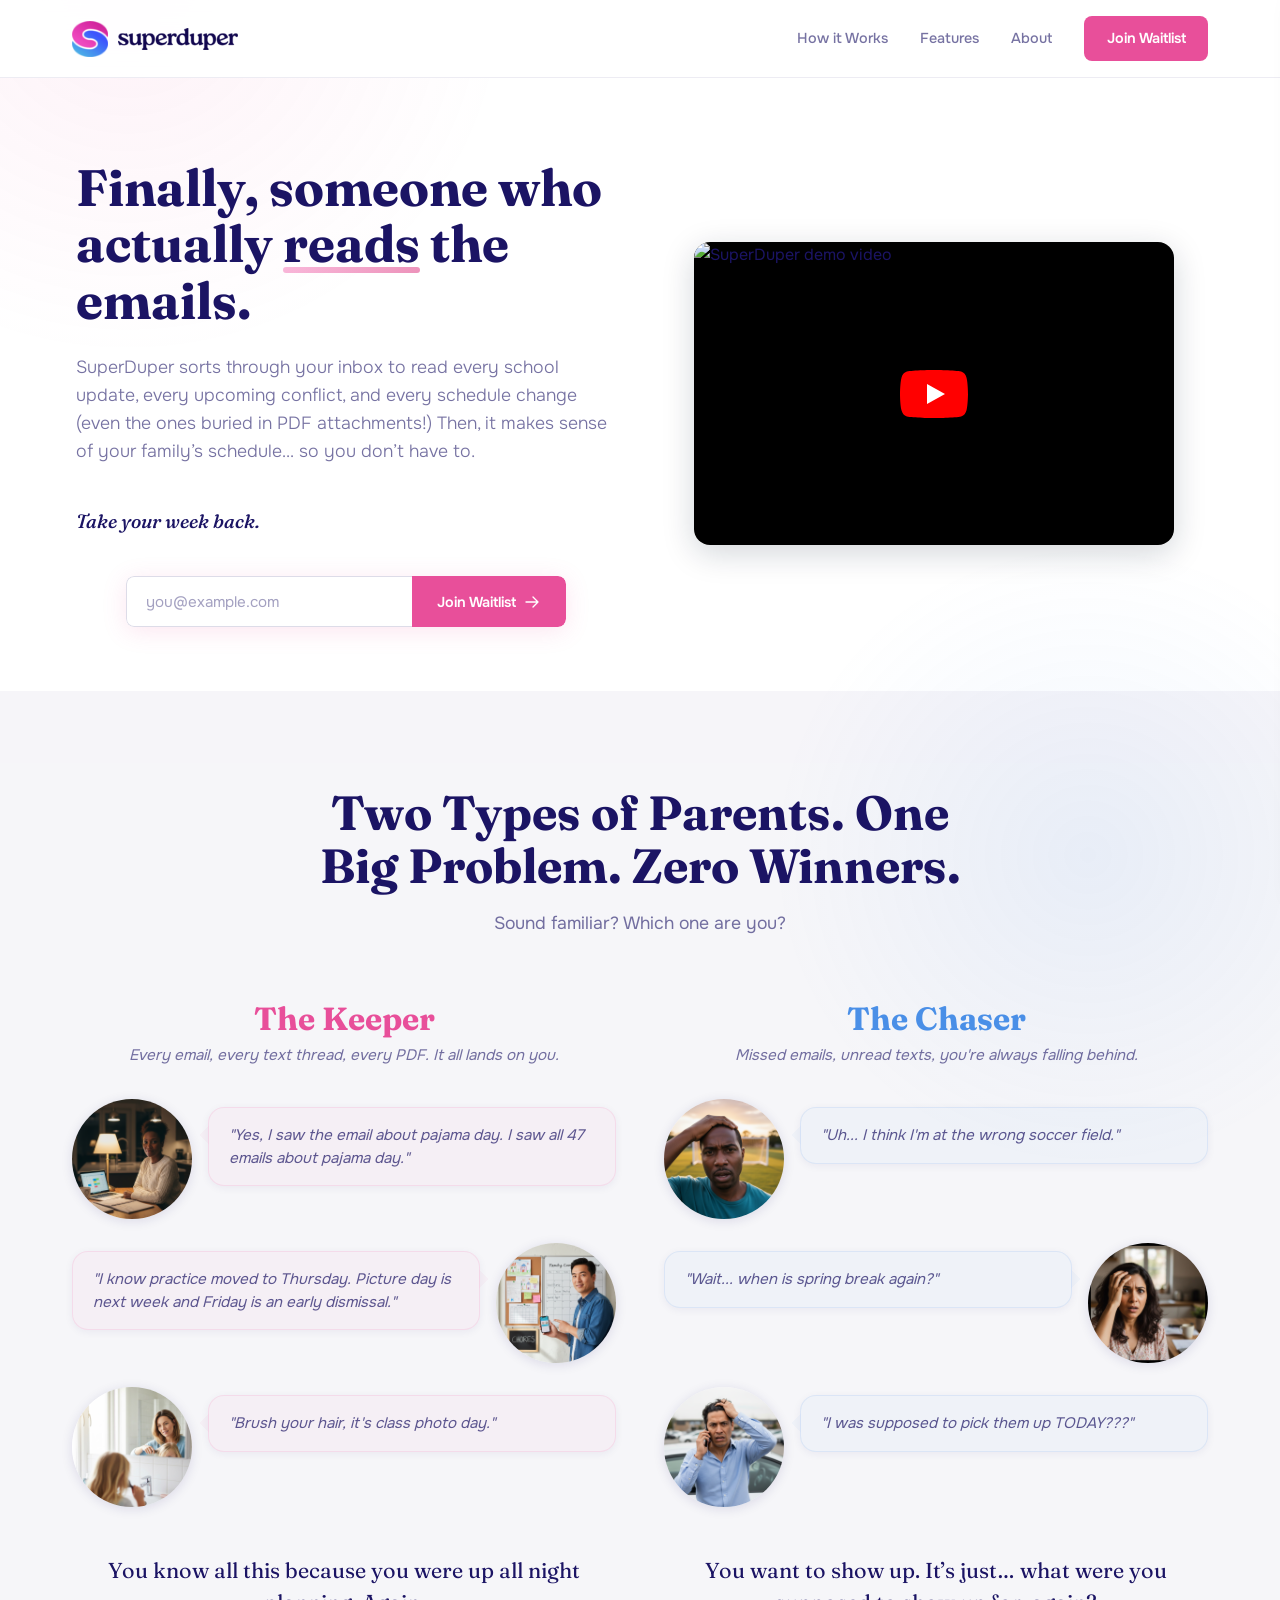
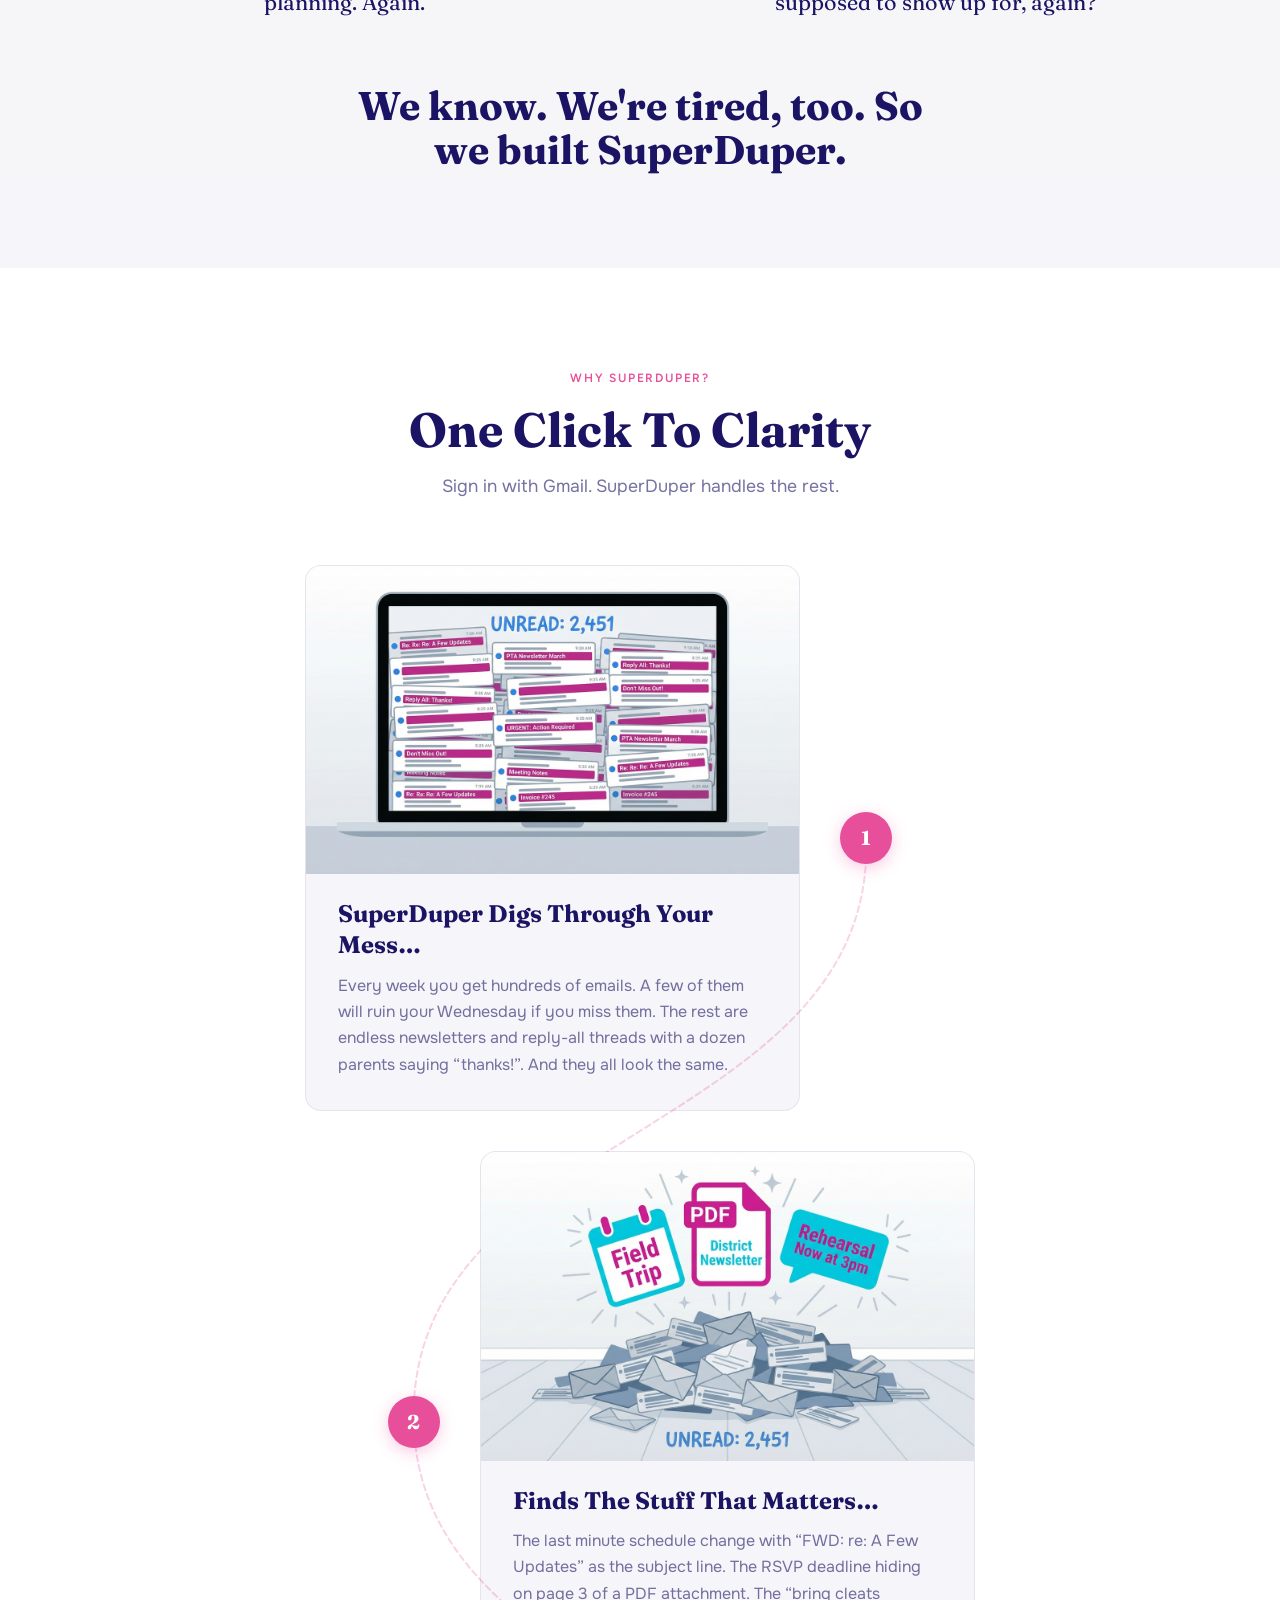
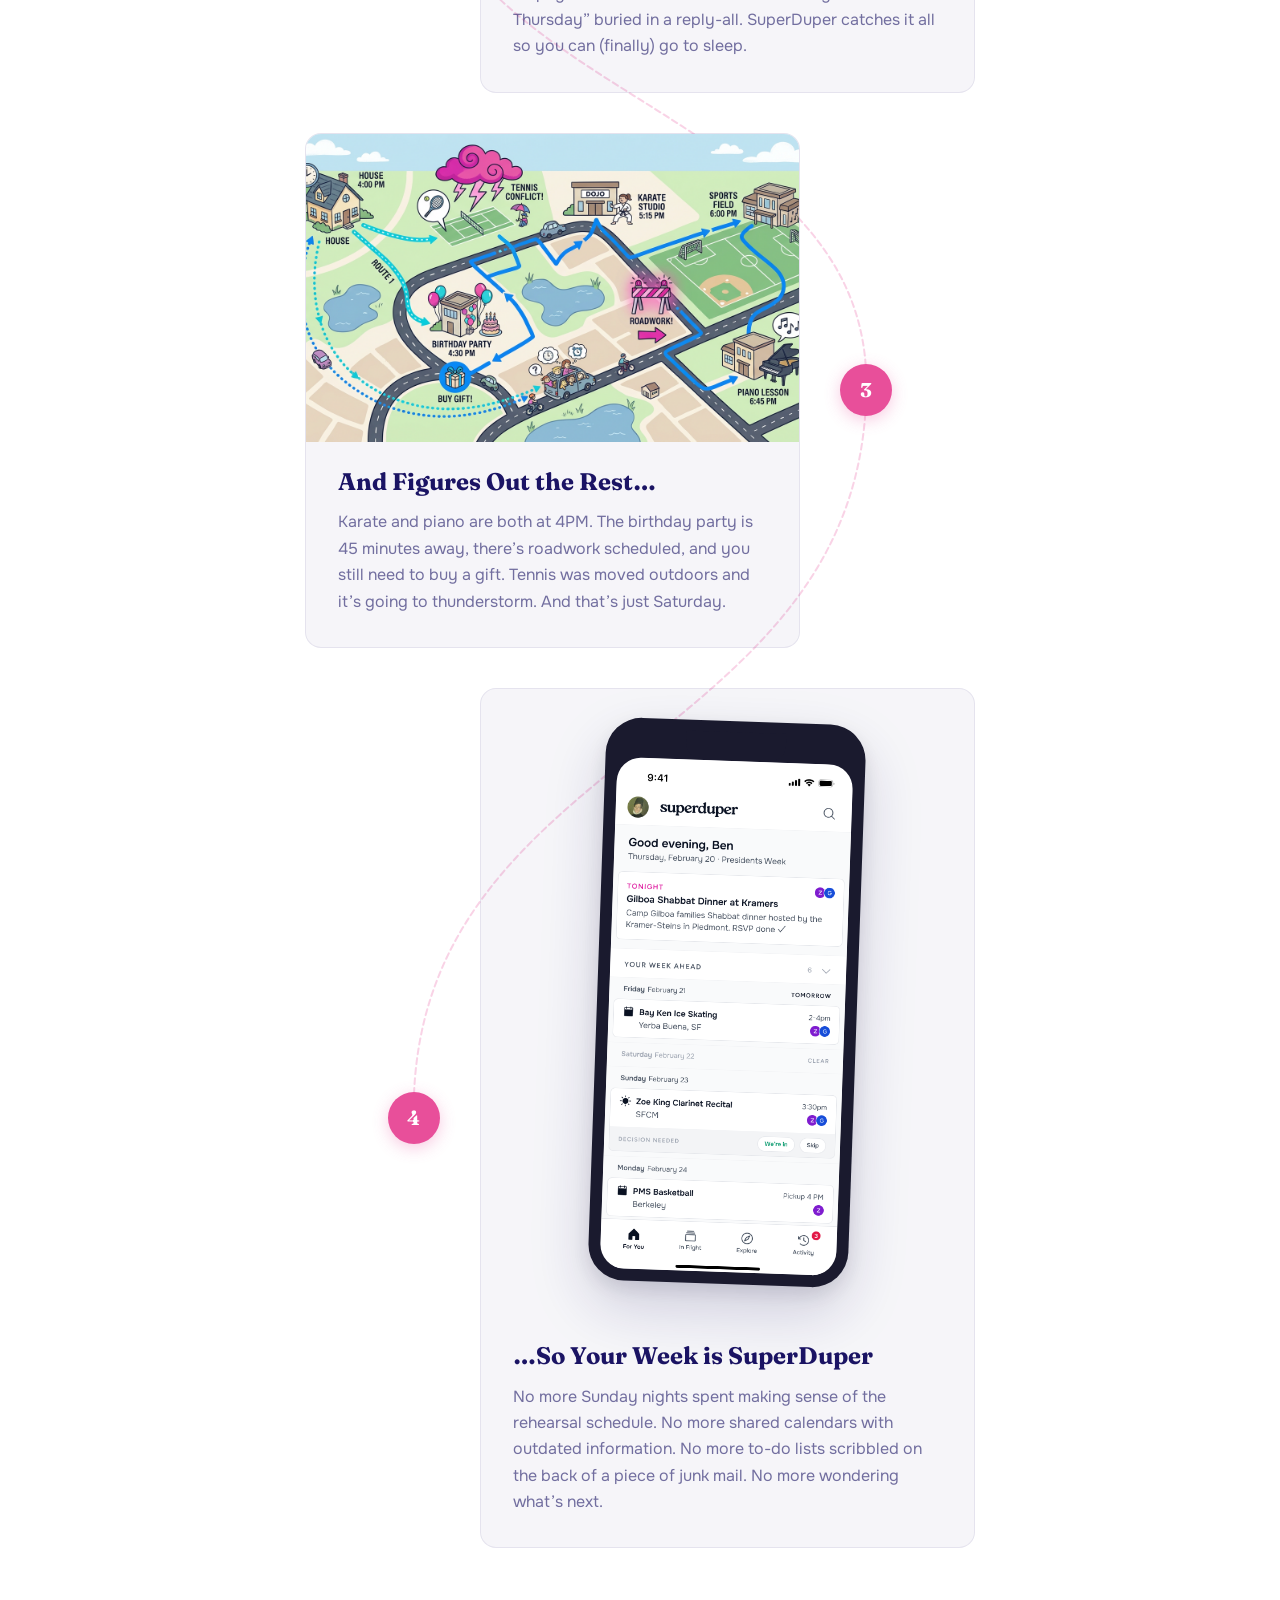
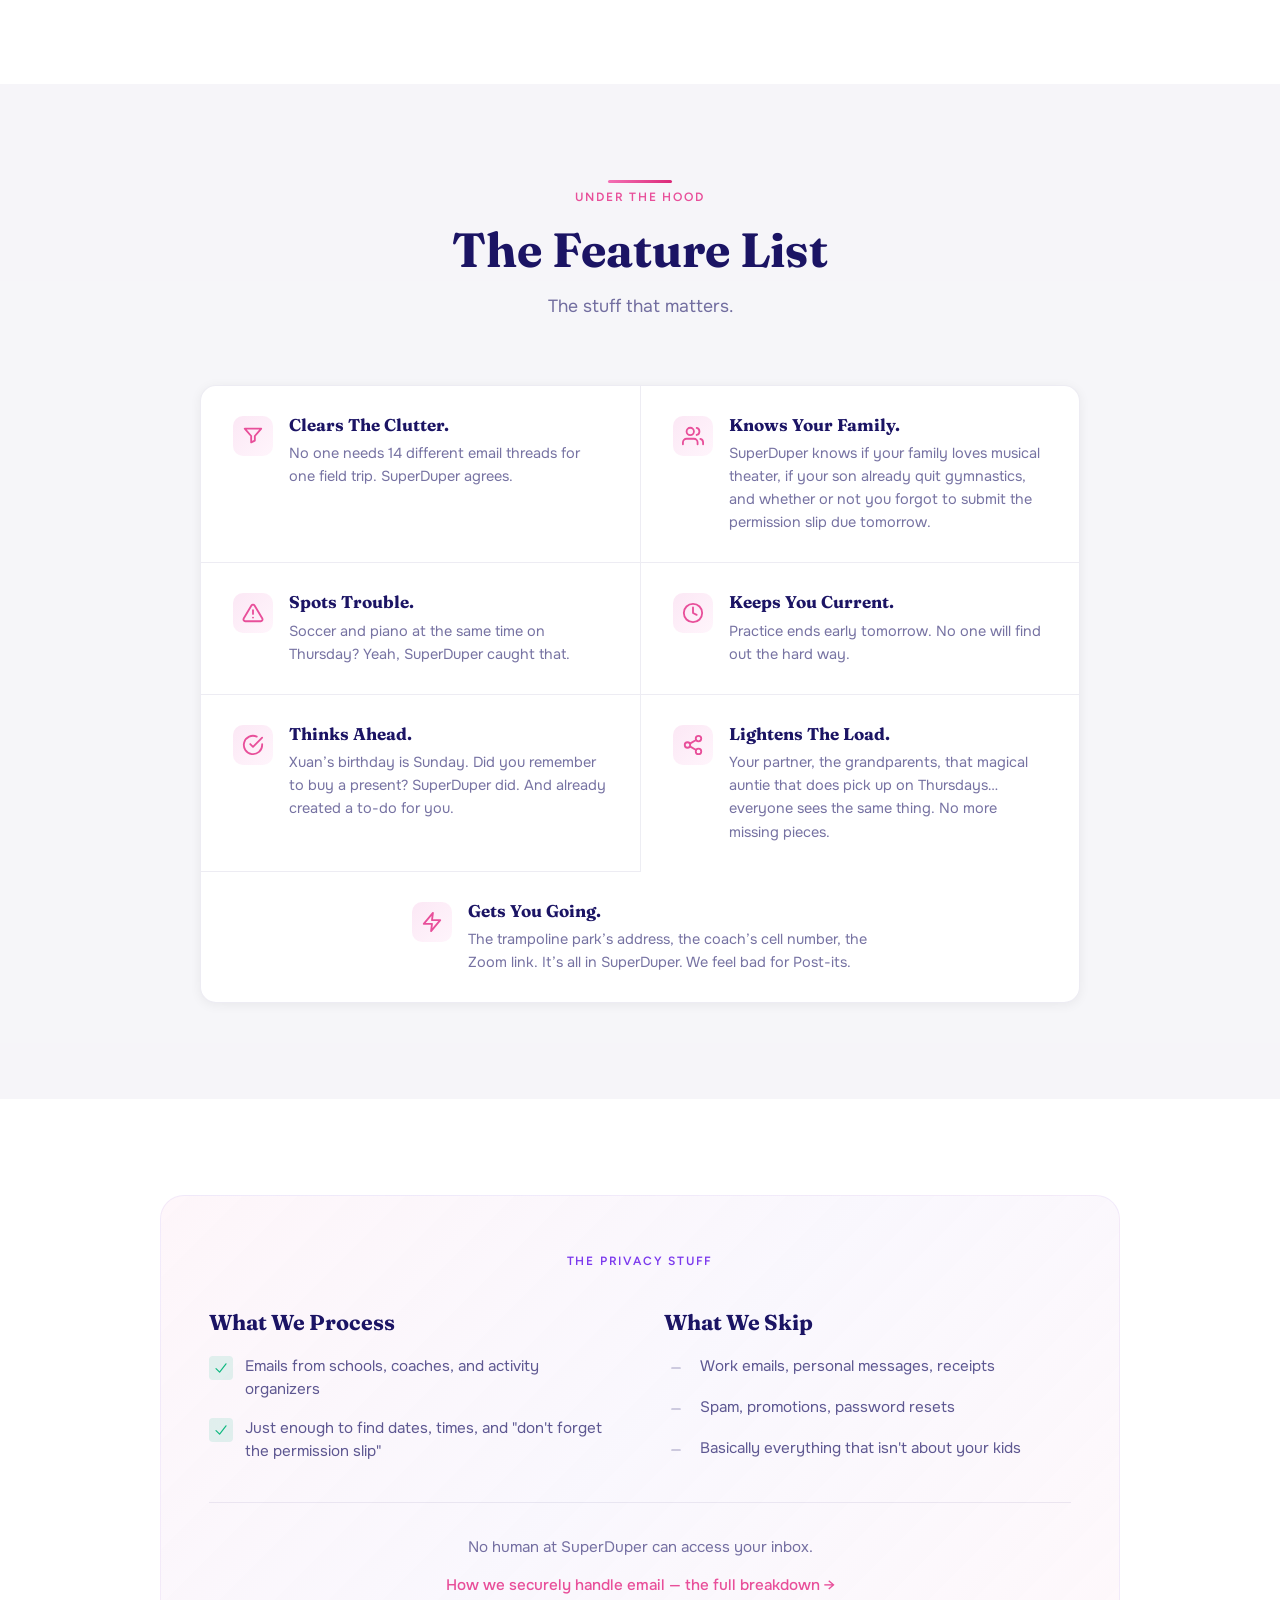
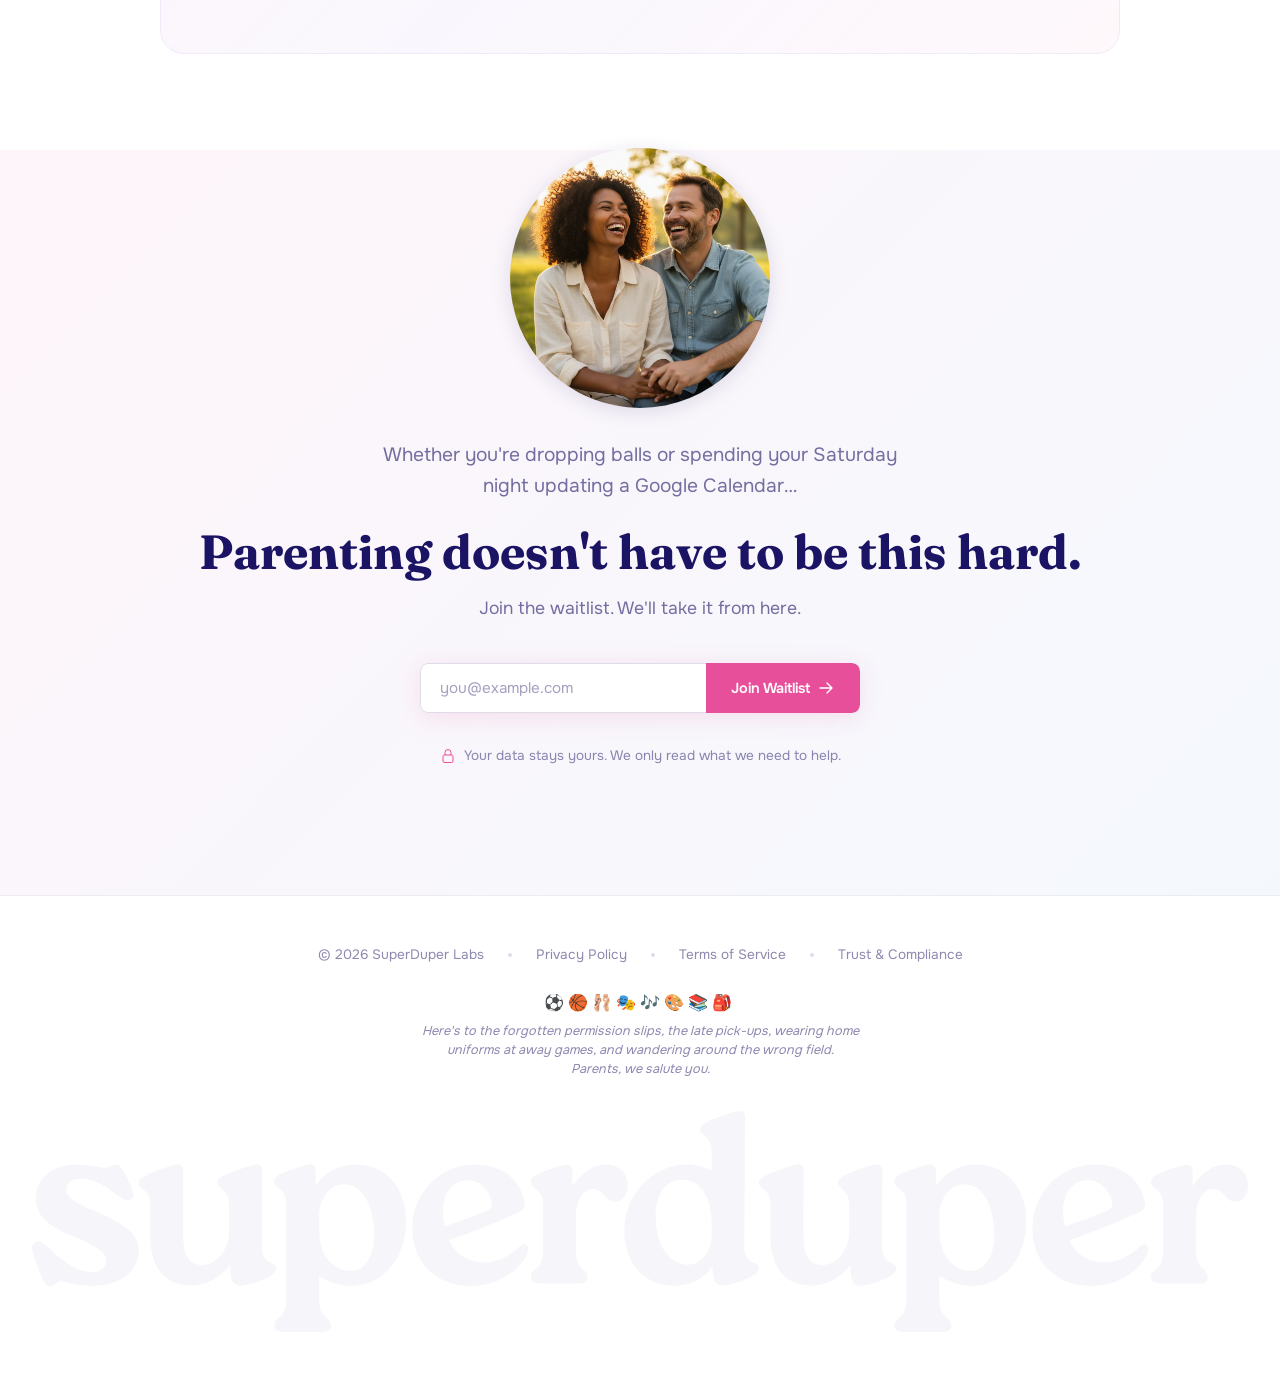
==== index.html @ 10587bc0 "Fix connector lines rendering over cards by using background-image instead of SVG overlay" ====
<!doctype html>
<html lang="en">
  <head>
    <meta charset="utf-8" />
    <title>SuperDuper — Your Week, Figured Out</title>
    <meta name="viewport" content="width=device-width, initial-scale=1" />
    <meta name="description" content="Every school newsletter, every coach update, every PDF attachment. SuperDuper reads it all and shows you what's next. Join the waitlist." />

    <!-- Open Graph -->
    <meta property="og:type" content="website" />
    <meta property="og:title" content="SuperDuper — Your Week, Figured Out" />
    <meta property="og:description" content="Every school newsletter, every coach update, every PDF attachment. SuperDuper reads it all and shows you what's next." />
    <meta property="og:image" content="https://superduperlabs.com/images/og-image.png" />
    <meta property="og:url" content="https://superduperlabs.com" />
    <meta name="twitter:card" content="summary_large_image" />

    <!-- Favicons -->
    <link rel="icon" type="image/png" sizes="32x32" href="/images/favicon-32.png" />
    <link rel="icon" type="image/png" sizes="16x16" href="/images/favicon-16.png" />
    <link rel="icon" type="image/x-icon" href="/images/favicon.ico" />
    <link rel="apple-touch-icon" sizes="180x180" href="/images/apple-touch-icon.png" />

    <!-- Fonts -->
    <link rel="preconnect" href="https://fonts.googleapis.com" />
    <link rel="preconnect" href="https://fonts.gstatic.com" crossorigin />
    <link href="https://fonts.googleapis.com/css2?family=Fraunces:ital,opsz,wght@0,9..144,400;0,9..144,700;1,9..144,400&family=Onest:wght@300;400;500;600&family=Figtree:wght@500;600;700&display=swap" rel="stylesheet" />

    <!-- PostHog -->
    <script>
        !function(t,e){var o,n,p,r;e.__SV||(window.posthog && window.posthog.__loaded)||(window.posthog=e,e._i=[],e.init=function(i,s,a){function g(t,e){var o=e.split(".");2==o.length&&(t=t[o[0]],e=o[1]),t[e]=function(){t.push([e].concat(Array.prototype.slice.call(arguments,0)))}}(p=t.createElement("script")).type="text/javascript",p.crossOrigin="anonymous",p.async=!0,p.src=s.api_host.replace(".i.posthog.com","-assets.i.posthog.com")+"/static/array.js",(r=t.getElementsByTagName("script")[0]).parentNode.insertBefore(p,r);var u=e;for(void 0!==a?u=e[a]=[]:a="posthog",u.people=u.people||[],u.toString=function(t){var e="posthog";return"posthog"!==a&&(e+="."+a),t||(e+=" (stub)"),e},u.people.toString=function(){return u.toString(1)+".people (stub)"},o="init rs ls wi ns us ts ss capture calculateEventProperties vs register register_once register_for_session unregister unregister_for_session gs getFeatureFlag getFeatureFlagPayload getFeatureFlagResult isFeatureEnabled reloadFeatureFlags updateFlags updateEarlyAccessFeatureEnrollment getEarlyAccessFeatures on onFeatureFlags onSurveysLoaded onSessionId getSurveys getActiveMatchingSurveys renderSurvey displaySurvey cancelPendingSurvey canRenderSurvey canRenderSurveyAsync identify setPersonProperties group resetGroups setPersonPropertiesForFlags resetPersonPropertiesForFlags setGroupPropertiesForFlags resetGroupPropertiesForFlags reset get_distinct_id getGroups get_session_id get_session_replay_url alias set_config startSessionRecording stopSessionRecording sessionRecordingStarted captureException startExceptionAutocapture stopExceptionAutocapture loadToolbar get_property getSessionProperty fs ds createPersonProfile setInternalOrTestUser ps Qr opt_in_capturing opt_out_capturing has_opted_in_capturing has_opted_out_capturing get_explicit_consent_status is_capturing clear_opt_in_out_capturing hs debug M cs getPageViewId captureTraceFeedback captureTraceMetric Kr".split(" "),n=0;n<o.length;n++)g(u,o[n]);e._i.push([i,s,a])},e.__SV=1)}(document,window.posthog||[]);
        posthog.init('phc_4WpCTwFtU1Cq8mqozr1q7M3f3Mxdjz937OrvDhxCaaw', {
            api_host: 'https://us.i.posthog.com',
            defaults: '2025-11-30',
            person_profiles: 'identified_only',
        })
    </script>

    <style>
      /* ============================================
         CSS Custom Properties
         ============================================ */
      :root {
        --navy: #1B1464;
        --pink: #E84F9A;
        --blue: #4A8FE7;
        --gradient-pink: linear-gradient(135deg, #F472B6, #DB2777);
        --gradient-blue: linear-gradient(135deg, #60A5FA, #2563EB);
        --navy-90: rgba(27, 20, 100, 0.9);
        --navy-70: rgba(27, 20, 100, 0.7);
        --navy-60: rgba(27, 20, 100, 0.6);
        --navy-50: rgba(27, 20, 100, 0.5);
        --navy-40: rgba(27, 20, 100, 0.4);
        --navy-15: rgba(27, 20, 100, 0.15);
        --navy-08: rgba(27, 20, 100, 0.08);
        --navy-04: rgba(27, 20, 100, 0.04);
        --pink-15: rgba(232, 79, 154, 0.15);
        --pink-08: rgba(232, 79, 154, 0.08);
        --blue-15: rgba(74, 143, 231, 0.15);
        --blue-08: rgba(74, 143, 231, 0.08);
      }

      /* ============================================
         Reset & Base
         ============================================ */
      *,
      *::before,
      *::after {
        box-sizing: border-box;
        margin: 0;
        padding: 0;
      }

      html {
        scroll-behavior: smooth;
      }

      body {
        font-family: 'Onest', system-ui, sans-serif;
        background: #ffffff;
        color: var(--navy);
        min-height: 100vh;
        overflow-x: hidden;
        position: relative;
        line-height: 1.6;
      }

      body::before {
        content: '';
        position: fixed;
        top: -40%;
        left: -20%;
        width: 60%;
        height: 80%;
        background: radial-gradient(ellipse, var(--pink-08) 0%, transparent 70%);
        pointer-events: none;
        z-index: 0;
      }

      body::after {
        content: '';
        position: fixed;
        bottom: -30%;
        right: -10%;
        width: 50%;
        height: 70%;
        background: radial-gradient(ellipse, var(--blue-08) 0%, transparent 70%);
        pointer-events: none;
        z-index: 0;
      }

      /* ============================================
         Typography
         ============================================ */
      h1, h2, h3 {
        font-family: 'Fraunces', serif;
        line-height: 1.1;
      }

      /* ============================================
         Layout
         ============================================ */
      .container {
        max-width: 1200px;
        margin: 0 auto;
        padding: 0 2rem;
        position: relative;
        z-index: 1;
      }

      section {
        padding: 6rem 0;
      }

      /* ============================================
         Scroll Animations
         ============================================ */
      .fade-in {
        opacity: 0;
        transform: translateY(24px);
        transition: opacity 0.6s ease, transform 0.6s ease;
      }

      .fade-in.visible {
        opacity: 1;
        transform: none;
      }

      /* ============================================
         Header
         ============================================ */
      .header {
        position: fixed;
        top: 0;
        left: 0;
        right: 0;
        z-index: 100;
        padding: 1rem 0;
        background: rgba(255, 255, 255, 0.92);
        backdrop-filter: blur(12px);
        border-bottom: 1px solid var(--navy-08);
      }

      .header .container {
        display: flex;
        align-items: center;
        justify-content: space-between;
      }

      .logo {
        display: flex;
        align-items: center;
        gap: 0.6rem;
        text-decoration: none;
      }

      .logo-mark {
        height: 36px;
        width: auto;
      }

      .logo-wordmark {
        height: 22px;
        width: auto;
      }

      .nav {
        display: flex;
        align-items: center;
        gap: 2rem;
      }

      .nav-link {
        color: var(--navy-60);
        text-decoration: none;
        font-size: 0.9rem;
        font-weight: 500;
        transition: color 0.2s ease;
      }

      .nav-link:hover {
        color: var(--navy);
      }

      .btn {
        display: inline-flex;
        align-items: center;
        gap: 0.5rem;
        padding: 0.7rem 1.4rem;
        font-family: 'Onest', sans-serif;
        font-size: 0.9rem;
        font-weight: 600;
        border: none;
        border-radius: 8px;
        cursor: pointer;
        text-decoration: none;
        transition: all 0.2s ease;
      }

      .btn-primary {
        background: var(--pink);
        color: #ffffff;
      }

      .btn-primary:hover {
        background: #d63e87;
        transform: translateY(-1px);
        box-shadow: 0 4px 12px rgba(232, 79, 154, 0.3);
      }

      /* ============================================
         Mobile Nav Drawer
         ============================================ */
      .mobile-menu-btn {
        display: none;
        background: none;
        border: none;
        color: var(--navy);
        cursor: pointer;
        padding: 0.5rem;
        z-index: 110;
      }

      .mobile-menu-btn svg {
        width: 24px;
        height: 24px;
      }

      .mobile-nav-overlay {
        display: none;
        position: fixed;
        inset: 0;
        background: rgba(27, 20, 100, 0.4);
        z-index: 105;
        opacity: 0;
        transition: opacity 0.3s ease;
      }

      .mobile-nav-overlay.active {
        opacity: 1;
      }

      .mobile-nav-drawer {
        position: fixed;
        top: 0;
        right: -300px;
        width: 280px;
        height: 100%;
        background: #fff;
        z-index: 110;
        padding: 5rem 2rem 2rem;
        transition: right 0.3s ease;
        box-shadow: -4px 0 24px rgba(27, 20, 100, 0.1);
      }

      .mobile-nav-drawer.active {
        right: 0;
      }

      .mobile-nav-drawer a {
        display: block;
        padding: 1rem 0;
        color: var(--navy);
        text-decoration: none;
        font-size: 1.1rem;
        font-weight: 500;
        border-bottom: 1px solid var(--navy-08);
      }

      .mobile-nav-drawer a:last-child {
        border-bottom: none;
      }

      .mobile-nav-drawer .btn-primary {
        display: block;
        text-align: center;
        margin-top: 1.5rem;
        color: #fff;
      }

      .mobile-nav-close {
        position: absolute;
        top: 1.25rem;
        right: 1.25rem;
        background: none;
        border: none;
        color: var(--navy);
        cursor: pointer;
        padding: 0.5rem;
      }

      .mobile-nav-close svg {
        width: 24px;
        height: 24px;
      }

      /* ============================================
         Hero Section (Centered)
         ============================================ */
      .hero {
        min-height: auto;
        display: flex;
        align-items: center;
        padding-top: 10rem;
        padding-bottom: 4rem;
      }

      .hero .container {
        display: grid;
        grid-template-columns: 1fr 1fr;
        gap: 3rem;
        align-items: center;
      }

      .hero-content {
        max-width: 540px;
      }

      .hero h1 {
        font-size: clamp(2.25rem, 4vw, 3.25rem);
        margin-bottom: 1.5rem;
        color: var(--navy);
      }

      .hero h1 .underline-gradient {
        position: relative;
        display: inline;
      }

      .hero h1 .underline-gradient::after {
        content: '';
        position: absolute;
        left: 0;
        bottom: 2px;
        width: 100%;
        height: 6px;
        background: var(--gradient-pink);
        border-radius: 3px;
        opacity: 0.5;
      }

      .hero-subheadline {
        font-size: 1.1rem;
        color: var(--navy-60);
        margin-bottom: 2.5rem;
        font-weight: 300;
      }

      .hero-subheadline--cta {
        font-family: 'Fraunces', serif;
        font-style: italic;
        font-weight: 500;
        font-size: 1.2rem;
        color: var(--navy);
      }

      .hero-media {
        display: flex;
        align-items: center;
        justify-content: center;
      }

      .hero-media .video-wrapper {
        position: relative;
        width: 100%;
        max-width: 480px;
        padding-bottom: 56.25%; /* 16:9 */
        border-radius: 16px;
        overflow: hidden;
        box-shadow: 0 8px 32px rgba(10, 25, 48, 0.18);
      }

      .hero-media .video-wrapper iframe {
        position: absolute;
        top: 0;
        left: 0;
        width: 100%;
        height: 100%;
        border: 0;
      }

      .video-thumb {
        position: absolute;
        top: 0;
        left: 0;
        width: 100%;
        height: 100%;
        cursor: pointer;
        background: #000;
      }

      .video-thumb img {
        width: 100%;
        height: 100%;
        object-fit: cover;
        display: block;
      }

      .video-thumb-play {
        position: absolute;
        top: 50%;
        left: 50%;
        transform: translate(-50%, -50%);
        width: 68px;
        height: 48px;
        pointer-events: none;
      }

      .video-thumb-play svg {
        width: 100%;
        height: 100%;
        filter: drop-shadow(0 2px 8px rgba(0,0,0,0.3));
        transition: transform 0.15s ease;
      }

      .video-thumb:hover .video-thumb-play svg {
        transform: scale(1.08);
      }

      /* ============================================
         Signup Form
         ============================================ */
      .signup-form {
        display: flex;
        gap: 0;
        max-width: 440px;
        border-radius: 8px;
        overflow: hidden;
        box-shadow: 0 4px 24px rgba(232, 79, 154, 0.15);
      }

      .signup-form input[type="email"] {
        flex: 1;
        padding: 0.9rem 1.2rem;
        font-family: 'Onest', sans-serif;
        font-size: 0.95rem;
        border: none;
        outline: none;
        background: #ffffff;
        color: var(--navy);
        border: 1px solid var(--navy-15);
        border-right: none;
        border-radius: 8px 0 0 8px;
      }

      .signup-form input[type="email"]::placeholder {
        color: var(--navy-40);
      }

      .signup-form input[type="email"]:focus {
        border-color: var(--pink);
        background: rgba(232, 79, 154, 0.03);
      }

      .signup-form button {
        padding: 0.9rem 1.6rem;
        font-family: 'Onest', sans-serif;
        font-size: 0.9rem;
        font-weight: 600;
        border: none;
        background: var(--pink);
        color: #ffffff;
        cursor: pointer;
        white-space: nowrap;
        transition: background 0.2s ease;
        border-radius: 0 8px 8px 0;
        display: flex;
        align-items: center;
        gap: 0.5rem;
      }

      .signup-form button:hover {
        background: #d63e87;
      }

      .signup-form button svg {
        width: 16px;
        height: 16px;
        flex-shrink: 0;
      }

      .signup-form .btn-loading {
        display: none;
      }

      .signup-form .btn-loading svg {
        animation: spin 1s linear infinite;
      }

      @keyframes spin {
        from { transform: rotate(0deg); }
        to { transform: rotate(360deg); }
      }

      /* Form states */
      .newsletter-form-container {
        width: 100%;
        max-width: 440px;
        margin-left: auto;
        margin-right: auto;
      }

      .newsletter-success,
      .newsletter-error {
        display: none;
        align-items: center;
        justify-content: center;
        padding: 1rem 1.5rem;
        border-radius: 8px;
        text-align: center;
      }

      .newsletter-success {
        background: rgba(16, 185, 129, 0.15);
        border: 1px solid rgba(16, 185, 129, 0.3);
      }

      .newsletter-success-message {
        color: #10B981;
        font-size: 0.95rem;
        font-weight: 500;
      }

      .newsletter-error {
        background: rgba(239, 68, 68, 0.15);
        border: 1px solid rgba(239, 68, 68, 0.3);
      }

      .newsletter-error-message {
        color: #EF4444;
        font-size: 0.95rem;
      }

      .newsletter-back-button {
        display: none;
        margin: 1rem auto 0;
        background: transparent;
        border: none;
        color: var(--navy-50);
        font-family: 'Onest', sans-serif;
        font-size: 0.85rem;
        cursor: pointer;
        transition: color 0.2s ease;
      }

      .newsletter-back-button:hover {
        color: var(--navy-70);
        text-decoration: underline;
      }

      /* ============================================
         Section Headers
         ============================================ */
      .section-header {
        text-align: center;
        max-width: 700px;
        margin: 0 auto 4rem;
      }

      .section-label {
        display: inline-block;
        font-family: 'Figtree', sans-serif;
        font-size: 0.75rem;
        font-weight: 600;
        letter-spacing: 0.15em;
        text-transform: uppercase;
        color: var(--pink);
        margin-bottom: 1rem;
      }

      .section-header h2 {
        font-size: clamp(2rem, 4vw, 3rem);
        margin-bottom: 1rem;
        color: var(--navy);
      }

      .section-header p {
        color: var(--navy-60);
        font-size: 1.1rem;
      }

      /* ============================================
         The Problem - Persona Conversations
         ============================================ */
      .personas {
        background: var(--navy-04);
      }

      .persona-columns {
        display: grid;
        grid-template-columns: 1fr 1fr;
        gap: 3rem;
        margin-bottom: 4rem;
      }

      .persona-col {
        display: flex;
        flex-direction: column;
        gap: 1.5rem;
      }

      .persona-col-header {
        margin-bottom: 0.5rem;
        text-align: center;
      }

      .persona-col-title {
        font-family: 'Fraunces', serif;
        font-size: clamp(1.5rem, 2.5vw, 2rem);
        margin-bottom: 0.5rem;
      }

      .persona-col--pink .persona-col-title {
        color: var(--pink);
      }

      .persona-col--blue .persona-col-title {
        color: var(--blue);
      }

      .persona-col-subtitle {
        font-style: italic;
        font-size: 0.95rem;
        color: var(--navy-60);
        line-height: 1.5;
      }

      .persona-convo-item {
        display: flex;
        align-items: flex-start;
        gap: 1rem;
      }

      .persona-convo-item--reverse {
        flex-direction: row-reverse;
      }

      .persona-convo-photo {
        flex-shrink: 0;
        width: 120px;
        height: 120px;
        border-radius: 50%;
        overflow: hidden;
        box-shadow: 0 2px 12px rgba(27, 20, 100, 0.12);
      }

      .persona-convo-photo img {
        width: 100%;
        height: 100%;
        object-fit: cover;
      }

      .persona-convo-bubble {
        position: relative;
        background: #ffffff;
        border: 1px solid var(--navy-08);
        border-radius: 16px;
        padding: 1rem 1.25rem;
        box-shadow: 0 2px 8px rgba(27, 20, 100, 0.06);
        flex: 1;
        margin-top: 0.5rem;
      }

      .persona-convo-bubble p {
        font-style: italic;
        font-size: 0.95rem;
        color: var(--navy-70);
        line-height: 1.5;
        margin: 0;
      }

      /* Speech bubble tail -- points left (photo on left) */
      .persona-convo-bubble::before {
        content: '';
        position: absolute;
        top: 20px;
        left: -7px;
        width: 14px;
        height: 14px;
        background: inherit;
        transform: rotate(45deg);
        clip-path: polygon(0 0, 0% 100%, 100% 100%);
      }

      /* Speech bubble tail -- points right (photo on right) */
      .persona-convo-item--reverse .persona-convo-bubble::before {
        left: auto;
        right: -7px;
        transform: rotate(-135deg);
      }

      /* Pink tint (Keeper) */
      .persona-convo-bubble--pink {
        background: rgba(232, 79, 154, 0.04);
        border-color: rgba(232, 79, 154, 0.12);
      }

      /* Blue tint (Chaser) */
      .persona-convo-bubble--blue {
        background: rgba(74, 143, 231, 0.04);
        border-color: rgba(74, 143, 231, 0.12);
      }

      .persona-col-closer {
        text-align: center;
        margin-top: 1.5rem;
        font-family: 'Fraunces', serif;
        font-size: clamp(1.1rem, 2vw, 1.35rem);
        color: var(--navy);
        line-height: 1.5;
      }

      .personas-closer {
        text-align: center;
        max-width: 600px;
        margin: 0 auto;
      }

      .personas-closer h2 {
        font-family: 'Fraunces', serif;
        font-size: clamp(1.75rem, 3.5vw, 2.5rem);
        color: var(--navy);
      }

      /* ============================================
         How it Works - Zigzag Layout
         ============================================ */
      .how-it-works {
        background: #ffffff;
      }

      .how-it-works .container {
        max-width: 1100px;
        position: relative;
      }

      .hiw-connectors {
        display: none;
      }

      .zigzag-row {
        display: flex;
        align-items: center;
        justify-content: center;
        gap: 2.5rem;
        margin-bottom: 2.5rem;
        position: relative;
      }

      .zigzag-row.left {
        flex-direction: row;
        margin-right: 8%;
      }

      .zigzag-row.right {
        flex-direction: row-reverse;
        margin-left: 8%;
      }

      .step-circle {
        width: 52px;
        height: 52px;
        min-width: 52px;
        border-radius: 50%;
        background: var(--pink);
        color: #fff;
        display: flex;
        align-items: center;
        justify-content: center;
        font-family: 'Fraunces', serif;
        font-size: 1.25rem;
        font-weight: 700;
        box-shadow: 0 4px 16px rgba(232, 79, 154, 0.3);
      }

      .hiw-card {
        width: 52%;
        max-width: 500px;
        background: var(--navy-04);
        border: 1px solid var(--navy-08);
        border-radius: 16px;
        overflow: hidden;
      }

      .hiw-card-image {
        aspect-ratio: 16 / 10;
        overflow: hidden;
      }

      .hiw-card-image img {
        width: 100%;
        height: 100%;
        object-fit: cover;
        display: block;
      }

      .hiw-card-text {
        padding: 1.5rem 2rem 2rem;
      }

      .hiw-card-text h3 {
        font-family: 'Fraunces', serif;
        font-size: 1.5rem;
        font-weight: 700;
        color: var(--navy);
        margin-bottom: 0.75rem;
        line-height: 1.3;
      }

      .hiw-card-text p {
        color: var(--navy-60);
        font-size: 1rem;
        line-height: 1.65;
      }

      /* Phone mockup for card 4 */
      .hiw-card-phone {
        display: flex;
        align-items: center;
        justify-content: center;
        padding: 2rem;
      }

      .hiw-phone-frame {
        width: 260px;
        background: #1a1a2e;
        border-radius: 36px;
        padding: 12px;
        box-shadow: 0 25px 60px rgba(27, 20, 100, 0.18), 0 8px 20px rgba(0,0,0,0.1);
        transform: rotate(2deg);
      }

      .hiw-phone-notch {
        width: 100px;
        height: 28px;
        background: #1a1a2e;
        border-radius: 0 0 16px 16px;
        margin: 0 auto;
        position: relative;
        top: -1px;
        z-index: 2;
      }

      .hiw-phone-screen {
        background: #fff;
        border-radius: 24px;
        overflow: hidden;
        aspect-ratio: 9 / 19.5;
      }

      .hiw-phone-screen img {
        width: 100%;
        height: 100%;
        object-fit: cover;
        object-position: top;
        display: block;
      }

      /* ============================================
         Section Divider
         ============================================ */
      .section-divider {
        width: 64px;
        height: 3px;
        background: var(--gradient-pink);
        border-radius: 2px;
        margin: 0 auto;
      }

      /* ============================================
         The Feature List - 2-Column Panel Grid
         ============================================ */
      .features-section {
        background: var(--navy-04);
      }

      .feature-panel {
        background: #ffffff;
        border-radius: 16px;
        box-shadow: 0 2px 12px rgba(0,0,0,.06);
        border: 1px solid var(--navy-08);
        max-width: 880px;
        margin: 0 auto;
        overflow: hidden;
      }

      .feature-grid {
        display: grid;
        grid-template-columns: 1fr 1fr;
      }

      .feature-item {
        padding: 28px 32px;
        display: flex;
        gap: 16px;
        align-items: flex-start;
        border-bottom: 1px solid var(--navy-08);
      }

      .feature-item:nth-child(even) {
        border-left: 1px solid var(--navy-08);
      }

      .feature-item:nth-last-child(-n+2) {
        border-bottom: none;
      }

      .feature-item.full-width {
        grid-column: 1 / -1;
        border-left: none;
        border-bottom: none;
        justify-content: center;
        max-width: 100%;
      }

      .feature-item.full-width .feature-content {
        max-width: 400px;
      }

      .feature-icon {
        display: flex;
        align-items: center;
        justify-content: center;
        width: 40px;
        height: 40px;
        min-width: 40px;
        border-radius: 10px;
        background: linear-gradient(135deg, rgba(221,28,157,.1), rgba(255,84,198,.06));
        flex-shrink: 0;
        margin-top: 2px;
      }

      .feature-icon svg {
        width: 22px;
        height: 22px;
        stroke: var(--pink);
        stroke-width: 2;
        stroke-linecap: round;
        stroke-linejoin: round;
        fill: none;
      }

      .feature-content h4 {
        font-family: 'Fraunces', serif;
        font-size: 17px;
        font-weight: 700;
        color: var(--navy);
        margin-bottom: 6px;
        line-height: 1.3;
      }

      .feature-content p {
        font-family: 'Onest', sans-serif;
        font-size: 14.5px;
        line-height: 1.6;
        color: var(--navy-60);
      }


      /* ============================================
         The Privacy Stuff Section
         ============================================ */
      .privacy-section {
        background: #ffffff;
      }

      .privacy-card {
        background: linear-gradient(135deg, rgba(232, 79, 154, 0.05) 0%, rgba(200, 180, 240, 0.1) 50%, rgba(232, 79, 154, 0.04) 100%);
        border: 1px solid rgba(200, 180, 240, 0.2);
        border-radius: 24px;
        padding: 3.5rem 3rem;
        max-width: 960px;
        margin: 0 auto;
      }

      .privacy-label {
        display: block;
        text-align: center;
        font-family: 'Figtree', sans-serif;
        font-size: 0.75rem;
        font-weight: 600;
        letter-spacing: 0.15em;
        text-transform: uppercase;
        color: #7C3AED;
        margin-bottom: 2.5rem;
      }

      .privacy-columns {
        display: grid;
        grid-template-columns: 1fr 1fr;
        gap: 3rem;
        margin-bottom: 2.5rem;
      }

      .privacy-col h3 {
        font-family: 'Fraunces', serif;
        font-size: 1.35rem;
        color: var(--navy);
        margin-bottom: 1.25rem;
      }

      .privacy-items {
        display: flex;
        flex-direction: column;
        gap: 1rem;
      }

      .privacy-item {
        display: flex;
        align-items: flex-start;
        gap: 0.75rem;
        font-size: 0.95rem;
        color: var(--navy-70);
        line-height: 1.5;
      }

      .privacy-item-icon {
        flex-shrink: 0;
        width: 24px;
        height: 24px;
        display: flex;
        align-items: center;
        justify-content: center;
        margin-top: 1px;
      }

      .privacy-item-icon--check {
        color: #10B981;
        background: rgba(16, 185, 129, 0.12);
        border-radius: 4px;
      }

      .privacy-item-icon--skip {
        color: var(--navy-40);
      }

      .privacy-divider {
        border: none;
        border-top: 1px solid var(--navy-08);
        margin-bottom: 2rem;
      }

      .privacy-footer {
        text-align: center;
      }

      .privacy-footer p {
        color: var(--navy-60);
        font-size: 0.95rem;
        margin-bottom: 0.75rem;
      }

      .privacy-footer a {
        color: var(--pink);
        text-decoration: none;
        font-weight: 500;
        font-size: 0.95rem;
        transition: color 0.2s ease;
      }

      .privacy-footer a:hover {
        color: #d63e87;
      }

      /* ============================================
         Final CTA Section
         ============================================ */
      .final-cta {
        background: linear-gradient(135deg, rgba(232, 79, 154, 0.06) 0%, rgba(74, 143, 231, 0.06) 100%);
        padding: 8rem 0 8rem;
        text-align: center;
      }

      .cta-interstitial-photo {
        width: 260px;
        height: 260px;
        border-radius: 50%;
        object-fit: cover;
        box-shadow: 0 4px 20px rgba(27, 20, 100, 0.12);
        margin: -130px auto 2rem;
        display: block;
        position: relative;
        z-index: 1;
      }

      .cta-bridge-text {
        font-size: clamp(1.05rem, 1.8vw, 1.2rem);
        color: var(--navy-60);
        max-width: 540px;
        margin: 0 auto 1.5rem;
        line-height: 1.6;
      }

      .final-cta h2 {
        font-size: clamp(2rem, 4vw, 3rem);
        margin-bottom: 1rem;
        color: var(--navy);
      }

      .final-cta .subtext {
        color: var(--navy-60);
        font-size: 1.1rem;
        max-width: 500px;
        margin: 0 auto 2.5rem;
      }

      .final-cta .signup-form {
        margin: 0 auto 2rem;
      }

      .trust-note {
        display: flex;
        align-items: center;
        justify-content: center;
        gap: 0.5rem;
        color: var(--navy-50);
        font-size: 0.85rem;
      }

      .trust-note svg {
        width: 16px;
        height: 16px;
        color: var(--pink);
      }

      /* ============================================
         Footer
         ============================================ */
      .footer {
        padding: 3rem 0;
        border-top: 1px solid var(--navy-08);
        text-align: center;
      }

      .footer-content {
        display: flex;
        align-items: center;
        justify-content: center;
        gap: 1.5rem;
        flex-wrap: wrap;
        font-size: 0.85rem;
        color: var(--navy-50);
      }

      .footer a {
        color: var(--navy-50);
        text-decoration: none;
        transition: color 0.2s ease;
      }

      .footer a:hover {
        color: var(--navy);
      }

      .footer-divider {
        width: 4px;
        height: 4px;
        background: var(--navy-15);
        border-radius: 50%;
      }

      .footer-tagline {
        margin-top: 0;
        font-size: 0.8rem;
        font-style: italic;
        color: var(--navy-50);
        text-align: center;
        max-width: 480px;
        margin-left: auto;
        margin-right: auto;
        line-height: 1.5;
      }

      .footer-emojis {
        margin-top: 1.5rem;
        margin-bottom: 0.4rem;
        font-size: 1rem;
        text-align: center;
        font-style: normal;
        letter-spacing: 0.25em;
      }

      .footer-wordmark {
        margin-top: 2rem;
        padding: 0 2rem;
        pointer-events: none;
        user-select: none;
        color: rgba(27, 20, 100, 0.04);
        line-height: 0;
      }

      .footer-wordmark svg {
        width: 100%;
        display: block;
      }

      /* ============================================
         Responsive
         ============================================ */
      @media (max-width: 1024px) {
        .persona-columns {
          grid-template-columns: 1fr;
          max-width: 520px;
          margin: 0 auto 4rem;
        }

      }

      @media (max-width: 768px) {
        section {
          padding: 4rem 0;
        }

        .hero {
          padding-top: 7rem;
          text-align: center;
        }

        .hero .container {
          grid-template-columns: 1fr;
          gap: 2rem;
        }

        .hero-content {
          max-width: 100%;
        }

        .hero-media {
          order: -1;
        }

        .hero-media .video-wrapper {
          max-width: 340px;
        }

        .nav-link {
          display: none;
        }

        .mobile-menu-btn {
          display: block;
        }

        .header .btn {
          display: none;
        }

        .mobile-nav-overlay {
          display: block;
          pointer-events: none;
        }

        .mobile-nav-overlay.active {
          pointer-events: auto;
        }

        .how-it-works .container {
          background-image: none !important;
        }

        .zigzag-row,
        .zigzag-row.left,
        .zigzag-row.right {
          flex-direction: column;
          align-items: center;
          gap: 1rem;
          margin-bottom: 2rem;
          margin-left: 0;
          margin-right: 0;
        }

        .step-circle {
          order: -1;
        }

        .hiw-card {
          width: 100%;
          max-width: 500px;
        }

        .hiw-card-text h3 {
          font-size: 1.3rem;
        }

        .hiw-card-phone {
          padding: 1.5rem 1.5rem 0;
        }

        .hiw-phone-frame {
          width: 200px;
          transform: rotate(0deg);
        }

        .feature-grid {
          grid-template-columns: 1fr;
        }

        .feature-item:nth-child(even) {
          border-left: none;
        }

        .feature-item.full-width {
          justify-content: flex-start;
        }

        .feature-item.full-width .feature-content {
          max-width: 100%;
        }

        .privacy-card {
          padding: 2.5rem 1.5rem;
        }

        .privacy-columns {
          grid-template-columns: 1fr;
          gap: 2rem;
        }
      }

      @media (max-width: 480px) {
        .container {
          padding: 0 1.25rem;
        }

        .signup-form {
          flex-direction: column;
          border-radius: 8px;
        }

        .signup-form input[type="email"] {
          border-right: 1px solid var(--navy-15);
          border-radius: 8px 8px 0 0;
          border-bottom: none;
        }

        .signup-form button {
          border-radius: 0 0 8px 8px;
          justify-content: center;
        }

        .footer-content {
          flex-direction: column;
          gap: 0.75rem;
        }

        .footer-divider {
          display: none;
        }

        .persona-convo-photo {
          width: 64px;
          height: 64px;
        }

        .persona-convo-bubble {
          padding: 0.75rem 1rem;
        }

        .persona-convo-bubble p {
          font-size: 0.875rem;
        }

      }

      /* ============================================
         Konami Code Modal
         ============================================ */
      .konami-modal {
        display: none;
        position: fixed;
        top: 0;
        left: 0;
        width: 100%;
        height: 100%;
        background: rgba(27, 20, 100, 0.9);
        z-index: 10000;
        align-items: center;
        justify-content: center;
        backdrop-filter: blur(10px);
      }

      .konami-modal.active {
        display: flex;
      }

      .konami-modal-content {
        position: relative;
        width: 90%;
        max-width: 800px;
        aspect-ratio: 16/9;
        background: #000;
        border-radius: 12px;
        overflow: hidden;
        box-shadow: 0 0 60px rgba(232, 79, 154, 0.4);
      }

      .konami-modal-content iframe {
        width: 100%;
        height: 100%;
        border: none;
      }

      .konami-modal-close {
        position: absolute;
        top: -40px;
        right: 0;
        background: none;
        border: none;
        color: #fff;
        font-size: 2rem;
        cursor: pointer;
        opacity: 0.7;
        transition: opacity 0.2s ease;
      }

      .konami-modal-close:hover {
        opacity: 1;
      }

      /* ============================================
         SVG Gradient Definition (for inline icons)
         ============================================ */
    </style>
  </head>
  <body>

    <!-- SVG gradient defs for reuse -->
    <svg width="0" height="0" style="position:absolute">
      <defs>
        <linearGradient id="gradient-pink" x1="0%" y1="0%" x2="100%" y2="100%">
          <stop offset="0%" stop-color="#F472B6" />
          <stop offset="100%" stop-color="#DB2777" />
        </linearGradient>
        <linearGradient id="gradient-blue" x1="0%" y1="0%" x2="100%" y2="100%">
          <stop offset="0%" stop-color="#60A5FA" />
          <stop offset="100%" stop-color="#2563EB" />
        </linearGradient>
      </defs>
    </svg>

    <!-- Header -->
    <header class="header">
      <div class="container">
        <a href="/" class="logo">
          <img src="images/logo-header.png" alt="" class="logo-mark" />
          <img src="images/wordmark-header.png" alt="SuperDuper" class="logo-wordmark" />
        </a>
        <nav class="nav">
          <a href="#how-it-works" class="nav-link">How it Works</a>
          <a href="#features" class="nav-link">Features</a>
          <a href="/about.html" class="nav-link">About</a>
          <a href="#signup" class="btn btn-primary">Join Waitlist</a>
          <button class="mobile-menu-btn" aria-label="Open menu" id="mobile-menu-open">
            <svg xmlns="http://www.w3.org/2000/svg" fill="none" viewBox="0 0 24 24" stroke-width="1.5" stroke="currentColor">
              <path stroke-linecap="round" stroke-linejoin="round" d="M3.75 6.75h16.5M3.75 12h16.5m-16.5 5.25h16.5" />
            </svg>
          </button>
        </nav>
      </div>
    </header>

    <!-- Mobile Nav Drawer -->
    <div class="mobile-nav-overlay" id="mobile-nav-overlay"></div>
    <div class="mobile-nav-drawer" id="mobile-nav-drawer">
      <button class="mobile-nav-close" aria-label="Close menu" id="mobile-menu-close">
        <svg xmlns="http://www.w3.org/2000/svg" fill="none" viewBox="0 0 24 24" stroke-width="1.5" stroke="currentColor">
          <path stroke-linecap="round" stroke-linejoin="round" d="M6 18 18 6M6 6l12 12" />
        </svg>
      </button>
      <a href="#how-it-works" class="mobile-nav-link">How it Works</a>
      <a href="#features" class="mobile-nav-link">Features</a>
      <a href="/about.html" class="mobile-nav-link">About</a>
      <a href="#signup" class="btn btn-primary mobile-nav-link">Join Waitlist</a>
    </div>

    <!-- Hero Section -->
    <section class="hero" id="top">
      <div class="container">
        <div class="hero-content">
          <h1>Finally, someone who actually <span class="underline-gradient">reads</span> the emails.</h1>
          <p class="hero-subheadline">SuperDuper sorts through your inbox to read every school update, every upcoming conflict, and every schedule change (even the ones buried in PDF attachments!) Then, it makes sense of your family&rsquo;s schedule&hellip; so you don&rsquo;t have to.</p>
          <p class="hero-subheadline hero-subheadline--cta">Take your week back.</p>
          <div class="newsletter-form-container">
            <form class="signup-form newsletter-form" action="https://app.loops.so/api/newsletter-form/cmkvrcj6o00lc0i1fhymv7jyi" method="POST">
              <input type="email" name="newsletter-form-input" class="newsletter-form-input" placeholder="you@example.com" required aria-label="Email address" />
              <button type="submit" class="newsletter-form-button">
                Join Waitlist
                <svg xmlns="http://www.w3.org/2000/svg" fill="none" viewBox="0 0 24 24" stroke-width="2" stroke="currentColor">
                  <path stroke-linecap="round" stroke-linejoin="round" d="M13.5 4.5 21 12m0 0-7.5 7.5M21 12H3" />
                </svg>
              </button>
              <button type="button" class="btn-loading newsletter-loading-button">
                <svg xmlns="http://www.w3.org/2000/svg" fill="none" viewBox="0 0 24 24" stroke-width="2" stroke="currentColor">
                  <path stroke-linecap="round" stroke-linejoin="round" d="M16.023 9.348h4.992v-.001M2.985 19.644v-4.992m0 0h4.992m-4.993 0 3.181 3.183a8.25 8.25 0 0 0 13.803-3.7M4.031 9.865a8.25 8.25 0 0 1 13.803-3.7l3.181 3.182m0-4.991v4.99" />
                </svg>
              </button>
            </form>
            <div class="newsletter-success">
              <p class="newsletter-success-message">You're on the list! We'll be in touch.</p>
            </div>
            <div class="newsletter-error">
              <p class="newsletter-error-message">Oops! Something went wrong, please try again</p>
            </div>
            <button type="button" class="newsletter-back-button">&larr; Try again</button>
          </div>
        </div>
        <div class="hero-media">
          <div class="video-wrapper" id="hero-video-wrapper">
            <div class="video-thumb" id="video-thumb" role="button" aria-label="Play video" tabindex="0">
              <img src="https://i.ytimg.com/vi/q_b60e1D79w/maxresdefault.jpg" alt="SuperDuper demo video" />
              <span class="video-thumb-play">
                <svg viewBox="0 0 68 48" xmlns="http://www.w3.org/2000/svg">
                  <path d="M66.52 7.74c-.78-2.93-2.49-5.41-5.42-6.19C55.79.13 34 0 34 0S12.21.13 6.9 1.55c-2.93.78-4.63 3.26-5.42 6.19C.06 13.05 0 24 0 24s.06 10.95 1.48 16.26c.78 2.93 2.49 5.41 5.42 6.19C12.21 47.87 34 48 34 48s21.79-.13 27.1-1.55c2.93-.78 4.64-3.26 5.42-6.19C67.94 34.95 68 24 68 24s-.06-10.95-1.48-16.26z" fill="#FF0000"/>
                  <path d="M45 24 27 14v20" fill="#fff"/>
                </svg>
              </span>
            </div>
          </div>
        </div>
      </div>
    </section>

    <!-- The Problem - Persona Cards -->
    <section class="personas" id="about">
      <div class="container">
        <div class="section-header fade-in">
          <h2>Two Types of Parents. One Big Problem. Zero Winners.</h2>
          <p>Sound familiar? Which one are you?</p>
        </div>
        <div class="persona-columns">
          <!-- The Keeper -->
          <div class="persona-col persona-col--pink fade-in">
            <div class="persona-col-header">
              <h3 class="persona-col-title">The Keeper</h3>
              <p class="persona-col-subtitle">Every email, every text thread, every PDF. It all lands on you.</p>
            </div>
            <div class="persona-convo-item">
              <div class="persona-convo-photo">
                <img src="images/persona-keeper-1.jpg" alt="Parent who tracks every detail" />
              </div>
              <div class="persona-convo-bubble persona-convo-bubble--pink">
                <p>"Yes, I saw the email about pajama day. I saw all 47 emails about pajama day."</p>
              </div>
            </div>
            <div class="persona-convo-item persona-convo-item--reverse">
              <div class="persona-convo-photo">
                <img src="images/persona-keeper-2.jpg" alt="Parent juggling schedule conflicts" />
              </div>
              <div class="persona-convo-bubble persona-convo-bubble--pink">
                <p>"I know practice moved to Thursday. Picture day is next week and Friday is an early dismissal."</p>
              </div>
            </div>
            <div class="persona-convo-item">
              <div class="persona-convo-photo">
                <img src="images/persona-keeper-3.jpg" alt="Parent on top of every school event" />
              </div>
              <div class="persona-convo-bubble persona-convo-bubble--pink">
                <p>"Brush your hair, it's class photo day."</p>
              </div>
            </div>
            <p class="persona-col-closer">You know all this because you were up all night planning. Again.</p>
          </div>
          <!-- The Chaser -->
          <div class="persona-col persona-col--blue fade-in">
            <div class="persona-col-header">
              <h3 class="persona-col-title">The Chaser</h3>
              <p class="persona-col-subtitle">Missed emails, unread texts, you're always falling behind.</p>
            </div>
            <div class="persona-convo-item">
              <div class="persona-convo-photo">
                <img src="images/persona-chaser-1.jpg" alt="Parent at the wrong location" />
              </div>
              <div class="persona-convo-bubble persona-convo-bubble--blue">
                <p>"Uh... I think I'm at the wrong soccer field."</p>
              </div>
            </div>
            <div class="persona-convo-item persona-convo-item--reverse">
              <div class="persona-convo-photo">
                <img src="images/persona-chaser-2.jpg" alt="Parent who forgot an important date" />
              </div>
              <div class="persona-convo-bubble persona-convo-bubble--blue">
                <p>"Wait... when is spring break again?"</p>
              </div>
            </div>
            <div class="persona-convo-item">
              <div class="persona-convo-photo">
                <img src="images/persona-chaser-3.jpg" alt="Panicked parent about pickup" />
              </div>
              <div class="persona-convo-bubble persona-convo-bubble--blue">
                <p>"I was supposed to pick them up TODAY???"</p>
              </div>
            </div>
            <p class="persona-col-closer">You want to show up. It&rsquo;s just&hellip; what were you supposed to show up for, again?</p>
          </div>
        </div>
        <div class="personas-closer fade-in">
          <h2>We know. We're tired, too. So we built SuperDuper.</h2>
        </div>
      </div>
    </section>

    <!-- How It Works -->
    <section class="how-it-works" id="how-it-works">
      <div class="container">
        <div class="section-header fade-in">
          <span class="section-label">Why SuperDuper?</span>
          <h2>One Click To Clarity</h2>
          <p>Sign in with Gmail. SuperDuper handles the rest.</p>
        </div>

        <svg class="hiw-connectors" id="hiwConnectors"></svg>

        <!-- Card 1 -->
        <div class="zigzag-row left fade-in">
          <div class="hiw-card">
            <div class="hiw-card-image">
              <img src="images/hiw-inbox-chaos.png" alt="Illustration of an overflowing email inbox with dozens of unread school messages" />
            </div>
            <div class="hiw-card-text">
              <h3>SuperDuper Digs Through Your Mess&hellip;</h3>
              <p>Every week you get hundreds of emails. A few of them will ruin your Wednesday if you miss them. The rest are endless newsletters and reply-all threads with a dozen parents saying &ldquo;thanks!&rdquo;. And they all look the same.</p>
            </div>
          </div>
          <div class="step-circle">1</div>
        </div>

        <!-- Card 2 -->
        <div class="zigzag-row right fade-in">
          <div class="hiw-card">
            <div class="hiw-card-image">
              <img src="images/hiw-email-extract.png" alt="Illustration of important emails being extracted from a pile of messages" />
            </div>
            <div class="hiw-card-text">
              <h3>Finds The Stuff That Matters&hellip;</h3>
              <p>The last minute schedule change with &ldquo;FWD: re: A Few Updates&rdquo; as the subject line. The RSVP deadline hiding on page 3 of a PDF attachment. The &ldquo;bring cleats Thursday&rdquo; buried in a reply-all. SuperDuper catches it all so you can (finally) go to sleep.</p>
            </div>
          </div>
          <div class="step-circle">2</div>
        </div>

        <!-- Card 3 -->
        <div class="zigzag-row left fade-in">
          <div class="hiw-card">
            <div class="hiw-card-image">
              <img src="images/hiw-logistics-map.png" alt="Illustration of a neighborhood map showing family activities connected by routes with conflict markers" />
            </div>
            <div class="hiw-card-text">
              <h3>And Figures Out the Rest&hellip;</h3>
              <p>Karate and piano are both at 4PM. The birthday party is 45 minutes away, there&rsquo;s roadwork scheduled, and you still need to buy a gift. Tennis was moved outdoors and it&rsquo;s going to thunderstorm. And that&rsquo;s just Saturday.</p>
            </div>
          </div>
          <div class="step-circle">3</div>
        </div>

        <!-- Card 4 -->
        <div class="zigzag-row right fade-in">
          <div class="hiw-card">
            <div class="hiw-card-phone">
              <div class="hiw-phone-frame">
                <div class="hiw-phone-notch"></div>
                <div class="hiw-phone-screen">
                  <img src="images/hiw-app-screenshot.png" alt="SuperDuper app showing your personalized weekly view" />
                </div>
              </div>
            </div>
            <div class="hiw-card-text">
              <h3>&hellip;So Your Week is SuperDuper</h3>
              <p>No more Sunday nights spent making sense of the rehearsal schedule. No more shared calendars with outdated information. No more to-do lists scribbled on the back of a piece of junk mail. No more wondering what&rsquo;s next.</p>
            </div>
          </div>
          <div class="step-circle">4</div>
        </div>
      </div>
    </section>

    <!-- The Feature List -->
    <section class="features-section" id="features">
      <div class="container">
        <div class="section-divider"></div>
        <div class="section-header fade-in">
          <span class="section-label">Under The Hood</span>
          <h2>The Feature List</h2>
          <p>The stuff that matters.</p>
        </div>
        <div class="feature-panel fade-in">
          <div class="feature-grid">
            <div class="feature-item">
              <div class="feature-icon">
                <svg viewBox="0 0 24 24"><path d="M3 4h18l-7 8v5l-4 2V12L3 4z"/></svg>
              </div>
              <div class="feature-content">
                <h4>Clears The Clutter.</h4>
                <p>No one needs 14 different email threads for one field trip. SuperDuper agrees.</p>
              </div>
            </div>
            <div class="feature-item">
              <div class="feature-icon">
                <svg viewBox="0 0 24 24"><path d="M17 21v-2a4 4 0 0 0-4-4H5a4 4 0 0 0-4 4v2"/><circle cx="9" cy="7" r="4"/><path d="M23 21v-2a4 4 0 0 0-3-3.87"/><path d="M16 3.13a4 4 0 0 1 0 7.75"/></svg>
              </div>
              <div class="feature-content">
                <h4>Knows Your Family.</h4>
                <p>SuperDuper knows if your family loves musical theater, if your son already quit gymnastics, and whether or not you forgot to submit the permission slip due tomorrow.</p>
              </div>
            </div>
            <div class="feature-item">
              <div class="feature-icon">
                <svg viewBox="0 0 24 24"><path d="M10.29 3.86L1.82 18a2 2 0 0 0 1.71 3h16.94a2 2 0 0 0 1.71-3L13.71 3.86a2 2 0 0 0-3.42 0z"/><line x1="12" y1="9" x2="12" y2="13"/><line x1="12" y1="17" x2="12.01" y2="17"/></svg>
              </div>
              <div class="feature-content">
                <h4>Spots Trouble.</h4>
                <p>Soccer and piano at the same time on Thursday? Yeah, SuperDuper caught that.</p>
              </div>
            </div>
            <div class="feature-item">
              <div class="feature-icon">
                <svg viewBox="0 0 24 24"><circle cx="12" cy="12" r="10"/><polyline points="12 6 12 12 16 14"/></svg>
              </div>
              <div class="feature-content">
                <h4>Keeps You Current.</h4>
                <p>Practice ends early tomorrow. No one will find out the hard way.</p>
              </div>
            </div>
            <div class="feature-item">
              <div class="feature-icon">
                <svg viewBox="0 0 24 24"><path d="M22 11.08V12a10 10 0 1 1-5.93-9.14"/><polyline points="22 4 12 14.01 9 11.01"/></svg>
              </div>
              <div class="feature-content">
                <h4>Thinks Ahead.</h4>
                <p>Xuan&rsquo;s birthday is Sunday. Did you remember to buy a present? SuperDuper did. And already created a to-do for you.</p>
              </div>
            </div>
            <div class="feature-item">
              <div class="feature-icon">
                <svg viewBox="0 0 24 24"><circle cx="18" cy="5" r="3"/><circle cx="6" cy="12" r="3"/><circle cx="18" cy="19" r="3"/><line x1="8.59" y1="13.51" x2="15.42" y2="17.49"/><line x1="15.41" y1="6.51" x2="8.59" y2="10.49"/></svg>
              </div>
              <div class="feature-content">
                <h4>Lightens The Load.</h4>
                <p>Your partner, the grandparents, that magical auntie that does pick up on Thursdays&hellip; everyone sees the same thing. No more missing pieces.</p>
              </div>
            </div>
            <div class="feature-item full-width">
              <div class="feature-icon">
                <svg viewBox="0 0 24 24"><path d="M13 2L3 14h9l-1 8 10-12h-9l1-8z"/></svg>
              </div>
              <div class="feature-content">
                <h4>Gets You Going.</h4>
                <p>The trampoline park&rsquo;s address, the coach&rsquo;s cell number, the Zoom link. It&rsquo;s all in SuperDuper. We feel bad for Post-its.</p>
              </div>
            </div>
          </div>
        </div>
      </div>
    </section>

    <!-- The Privacy Stuff -->
    <section class="privacy-section">
      <div class="container">
        <div class="privacy-card fade-in">
          <span class="privacy-label">The Privacy Stuff</span>
          <div class="privacy-columns">
            <div class="privacy-col">
              <h3>What We Process</h3>
              <div class="privacy-items">
                <div class="privacy-item">
                  <span class="privacy-item-icon privacy-item-icon--check">
                    <svg xmlns="http://www.w3.org/2000/svg" viewBox="0 0 20 20" fill="currentColor" width="16" height="16">
                      <path fill-rule="evenodd" d="M16.704 4.153a.75.75 0 0 1 .143 1.052l-8 10.5a.75.75 0 0 1-1.127.075l-4.5-4.5a.75.75 0 0 1 1.06-1.06l3.894 3.893 7.48-9.817a.75.75 0 0 1 1.05-.143Z" clip-rule="evenodd" />
                    </svg>
                  </span>
                  <span>Emails from schools, coaches, and activity organizers</span>
                </div>
                <div class="privacy-item">
                  <span class="privacy-item-icon privacy-item-icon--check">
                    <svg xmlns="http://www.w3.org/2000/svg" viewBox="0 0 20 20" fill="currentColor" width="16" height="16">
                      <path fill-rule="evenodd" d="M16.704 4.153a.75.75 0 0 1 .143 1.052l-8 10.5a.75.75 0 0 1-1.127.075l-4.5-4.5a.75.75 0 0 1 1.06-1.06l3.894 3.893 7.48-9.817a.75.75 0 0 1 1.05-.143Z" clip-rule="evenodd" />
                    </svg>
                  </span>
                  <span>Just enough to find dates, times, and "don't forget the permission slip"</span>
                </div>
              </div>
            </div>
            <div class="privacy-col">
              <h3>What We Skip</h3>
              <div class="privacy-items">
                <div class="privacy-item">
                  <span class="privacy-item-icon privacy-item-icon--skip">
                    <svg xmlns="http://www.w3.org/2000/svg" viewBox="0 0 20 20" fill="currentColor" width="16" height="16">
                      <path fill-rule="evenodd" d="M4 10a.75.75 0 0 1 .75-.75h10.5a.75.75 0 0 1 0 1.5H4.75A.75.75 0 0 1 4 10Z" clip-rule="evenodd" />
                    </svg>
                  </span>
                  <span>Work emails, personal messages, receipts</span>
                </div>
                <div class="privacy-item">
                  <span class="privacy-item-icon privacy-item-icon--skip">
                    <svg xmlns="http://www.w3.org/2000/svg" viewBox="0 0 20 20" fill="currentColor" width="16" height="16">
                      <path fill-rule="evenodd" d="M4 10a.75.75 0 0 1 .75-.75h10.5a.75.75 0 0 1 0 1.5H4.75A.75.75 0 0 1 4 10Z" clip-rule="evenodd" />
                    </svg>
                  </span>
                  <span>Spam, promotions, password resets</span>
                </div>
                <div class="privacy-item">
                  <span class="privacy-item-icon privacy-item-icon--skip">
                    <svg xmlns="http://www.w3.org/2000/svg" viewBox="0 0 20 20" fill="currentColor" width="16" height="16">
                      <path fill-rule="evenodd" d="M4 10a.75.75 0 0 1 .75-.75h10.5a.75.75 0 0 1 0 1.5H4.75A.75.75 0 0 1 4 10Z" clip-rule="evenodd" />
                    </svg>
                  </span>
                  <span>Basically everything that isn't about your kids</span>
                </div>
              </div>
            </div>
          </div>
          <hr class="privacy-divider" />
          <div class="privacy-footer">
            <p>No human at SuperDuper can access your inbox.</p>
            <a href="/privacy.html">How we securely handle email &mdash; the full breakdown &rarr;</a>
          </div>
        </div>
      </div>
    </section>

    <!-- Final CTA Section -->
    <section class="final-cta" id="signup">
      <div class="container">
        <img src="images/cta-interstitial.png" alt="Parents laughing together at a kids' game" class="cta-interstitial-photo fade-in" />
        <p class="cta-bridge-text fade-in">Whether you're dropping balls or spending your Saturday night updating a Google Calendar&hellip;</p>
        <h2 class="fade-in">Parenting doesn't have to be this hard.</h2>
        <p class="subtext fade-in">Join the waitlist. We'll take it from here.</p>
        <div class="newsletter-form-container fade-in" style="margin: 0 auto 2rem;">
          <form class="signup-form newsletter-form" action="https://app.loops.so/api/newsletter-form/cmkvrcj6o00lc0i1fhymv7jyi" method="POST">
            <input type="email" name="newsletter-form-input" class="newsletter-form-input" placeholder="you@example.com" required aria-label="Email address" />
            <button type="submit" class="newsletter-form-button">
              Join Waitlist
              <svg xmlns="http://www.w3.org/2000/svg" fill="none" viewBox="0 0 24 24" stroke-width="2" stroke="currentColor">
                <path stroke-linecap="round" stroke-linejoin="round" d="M13.5 4.5 21 12m0 0-7.5 7.5M21 12H3" />
              </svg>
            </button>
            <button type="button" class="btn-loading newsletter-loading-button">
              <svg xmlns="http://www.w3.org/2000/svg" fill="none" viewBox="0 0 24 24" stroke-width="2" stroke="currentColor">
                <path stroke-linecap="round" stroke-linejoin="round" d="M16.023 9.348h4.992v-.001M2.985 19.644v-4.992m0 0h4.992m-4.993 0 3.181 3.183a8.25 8.25 0 0 0 13.803-3.7M4.031 9.865a8.25 8.25 0 0 1 13.803-3.7l3.181 3.182m0-4.991v4.99" />
              </svg>
            </button>
          </form>
          <div class="newsletter-success">
            <p class="newsletter-success-message">You're on the list! We'll be in touch.</p>
          </div>
          <div class="newsletter-error">
            <p class="newsletter-error-message">Oops! Something went wrong, please try again</p>
          </div>
          <button type="button" class="newsletter-back-button">&larr; Try again</button>
        </div>
        <p class="trust-note fade-in">
          <svg xmlns="http://www.w3.org/2000/svg" fill="none" viewBox="0 0 24 24" stroke-width="1.5" stroke="currentColor">
            <path stroke-linecap="round" stroke-linejoin="round" d="M16.5 10.5V6.75a4.5 4.5 0 1 0-9 0v3.75m-.75 11.25h10.5a2.25 2.25 0 0 0 2.25-2.25v-6.75a2.25 2.25 0 0 0-2.25-2.25H6.75a2.25 2.25 0 0 0-2.25 2.25v6.75a2.25 2.25 0 0 0 2.25 2.25Z" />
          </svg>
          Your data stays yours. We only read what we need to help.
        </p>
      </div>
    </section>

    <!-- Footer -->
    <footer class="footer">
      <div class="container">
        <div class="footer-content">
          <span>&copy; 2026 SuperDuper Labs</span>
          <span class="footer-divider"></span>
          <a href="/privacy.html">Privacy Policy</a>
          <span class="footer-divider"></span>
          <a href="/terms.html">Terms of Service</a>
          <span class="footer-divider"></span>
          <a href="https://trust.superduperlabs.com">Trust & Compliance</a>
        </div>
        <p class="footer-emojis">&#9917;&#127936;&#129648;&#127917;&#127926;&#127912;&#128218;&#127890;</p>
        <p class="footer-tagline">Here's to the forgotten permission slips, the late pick-ups, wearing home uniforms at away games, and wandering around the wrong field.<br>Parents, we salute you.</p>
      </div>
      <div class="footer-wordmark" aria-hidden="true">
        <svg viewBox="0 0 660 120" fill="none" xmlns="http://www.w3.org/2000/svg">
          <path d="M648.239 29.011C655.772 29.011 660 33.8901 660 40.3517C660 45.6264 657.225 49.0549 653.525 49.1868C647.05 49.1868 647.315 42.3297 640.972 42.3297C636.214 42.3297 631.854 47.8681 631.854 57.4945V75.2967C631.854 87.5604 638.197 84.5275 638.197 90.3297C638.197 92.967 636.082 93.6264 632.382 93.6264H613.486C609.786 93.6264 607.407 92.8352 607.407 90.1978C607.407 84.5275 614.014 87.5604 614.014 75.2967V50.2418C614.014 46.5495 612.561 44.1758 609.918 42.1978C608.597 41.2747 607.407 40.3517 607.407 38.5055C607.407 36.3956 608.464 35.4725 611.636 34.022C616.525 31.6484 624.718 29.2747 626.832 29.1429C629.079 29.1429 630.004 30.4615 630.004 33.0989V40.8791C634.893 32.8352 641.897 29.011 648.239 29.011Z" fill="currentColor"/>
          <path d="M601.44 73.4506C604.083 70.8132 606.99 72.9231 605.669 76.7473C603.026 84.1319 592.058 94.9451 574.483 94.9451C555.718 94.9451 543.033 82.022 543.033 63.956C543.033 43.6484 558.758 29.011 577.258 29.011C593.115 29.011 602.233 38.5055 604.083 49.8462C604.479 51.956 603.554 53.8022 601.044 54.989C587.565 61.055 576.861 65.1429 563.118 70.1539C565.893 76.2198 571.972 82.1539 582.147 82.1539C590.208 82.1539 596.683 78.0659 601.44 73.4506ZM571.444 37.7143C563.779 38.6374 559.683 45.8901 559.683 54.3297C559.683 57.2308 560.079 60.3956 560.74 62.6374C568.404 60 575.936 57.3626 583.072 54.3297C585.319 53.2747 587.036 52.3517 586.111 48.9231C584.261 41.2747 577.786 36.5275 571.444 37.7143Z" fill="currentColor"/>
          <path d="M512.836 29.011C527.768 29.011 539.661 40.6154 539.661 59.7363C539.661 83.0769 524.332 94.9451 510.457 94.9451C503.453 94.9451 497.111 92.4396 492.486 89.5385V101.67C492.486 113.934 498.961 110.901 498.961 116.703C498.961 119.341 496.714 120 493.146 120H474.25C470.418 120 468.171 119.209 468.171 116.703C468.171 110.901 474.646 113.934 474.646 101.67V49.978C474.646 46.2857 473.193 43.9121 470.55 42.0659C469.361 41.011 468.039 40.0879 468.039 38.2418C468.039 36.1319 469.096 35.2088 472.268 33.7582C477.289 31.5165 485.482 29.011 487.464 29.011C489.711 29.011 490.636 30.1978 490.636 32.967V40.6154C494.864 34.4176 501.868 29.011 512.836 29.011ZM509.268 86.7692C518.65 86.6374 522.35 76.6154 522.35 67.1209C522.35 51.4286 515.875 39.8242 506.228 39.8242C497.903 39.8242 492.486 47.8681 492.486 57.3626V57.7582L492.618 66.3297C492.75 79.2527 501.207 86.7692 509.268 86.7692Z" fill="currentColor"/>
          <path d="M461.625 32.967L461.493 51.033V73.978C461.493 83.6044 469.158 81.4945 469.158 85.3187C469.158 87.1648 467.836 88.6154 464.929 90.1978C460.965 92.3077 453.565 94.8132 449.865 94.8132C446.165 94.8132 444.579 92.7033 444.315 87.1648L444.182 83.6044C438.765 90.8572 430.307 94.8132 423.172 94.8132C408.9 94.8132 400.839 85.1868 400.839 68.3077V51.033C400.839 41.9341 394.497 42.8571 394.497 38.9011C394.497 37.1868 395.422 36.2637 398.593 34.8132C404.143 32.1758 413.657 29.011 415.772 29.011C417.886 29.011 418.811 30.1978 418.811 32.967L418.679 51.033V67.3846C418.679 77.4066 421.454 83.7363 429.382 83.6044C436.386 83.4725 443.654 76.0879 443.654 64.8791V51.033C443.654 41.9341 437.311 42.8571 437.311 38.9011C437.311 37.1868 438.236 36.2637 441.407 34.8132C446.957 32.1758 456.472 29.011 458.586 29.011C460.7 29.011 461.625 30.1978 461.625 32.967Z" fill="currentColor"/>
          <path d="M387.019 3.95605L386.886 22.022L386.622 73.7143C386.622 83.4725 394.419 81.3626 394.419 85.1868C394.419 87.033 393.097 88.3517 390.058 90.0659C386.226 92.044 378.694 94.6813 374.994 94.6813C371.294 94.6813 369.84 92.4396 369.444 86.9011L369.311 84.2637C365.083 90.3297 358.211 95.2088 347.904 94.8132C332.443 94.5495 321.476 82.5495 321.476 65.5385C321.476 42.7253 339.447 29.011 354.908 29.011C360.326 29.011 365.215 30.3297 368.915 32.4396V22.1538C368.915 13.0549 362.704 13.8462 362.704 9.89011C362.704 8.17583 363.629 7.25275 366.801 5.8022C372.351 3.16483 381.865 0 383.979 0C386.094 0 387.019 1.18681 387.019 3.95605ZM355.701 83.4725C363.629 83.4725 368.122 76.8791 368.915 68.8352V60.9231C368.651 55.5165 367.858 50.1099 366.008 46.4176C363.233 40.3517 358.608 37.3187 352.794 37.3187C343.808 37.3187 338.522 45.2308 338.522 57.4945C338.522 73.7143 346.583 83.4725 355.701 83.4725Z" fill="currentColor"/>
          <path d="M311.594 29.011C319.126 29.011 323.355 33.8901 323.355 40.3517C323.355 45.6264 320.58 49.0549 316.88 49.1868C310.405 49.1868 310.669 42.3297 304.326 42.3297C299.569 42.3297 295.208 47.8681 295.208 57.4945V75.2967C295.208 87.5604 301.551 84.5275 301.551 90.3297C301.551 92.967 299.437 93.6264 295.737 93.6264H276.84C273.14 93.6264 270.762 92.8352 270.762 90.1978C270.762 84.5275 277.369 87.5604 277.369 75.2967V50.2418C277.369 46.5495 275.915 44.1758 273.272 42.1978C271.951 41.2747 270.762 40.3517 270.762 38.5055C270.762 36.3956 271.819 35.4725 274.99 34.022C279.88 31.6484 288.072 29.2747 290.187 29.1429C292.433 29.1429 293.358 30.4615 293.358 33.0989V40.8791C298.248 32.8352 305.251 29.011 311.594 29.011Z" fill="currentColor"/>
          <path d="M264.795 73.4506C267.437 70.8132 270.345 72.9231 269.023 76.7473C266.38 84.1319 255.412 94.9451 237.837 94.9451C219.073 94.9451 206.387 82.022 206.387 63.956C206.387 43.6484 222.112 29.011 240.612 29.011C256.469 29.011 265.587 38.5055 267.437 49.8462C267.834 51.956 266.909 53.8022 264.398 54.989C250.919 61.055 240.216 65.1429 226.473 70.1539C229.248 76.2198 235.327 82.1539 245.502 82.1539C253.562 82.1539 260.037 78.0659 264.795 73.4506ZM234.798 37.7143C227.134 38.6374 223.037 45.8901 223.037 54.3297C223.037 57.2308 223.434 60.3956 224.094 62.6374C231.759 60 239.291 57.3626 246.427 54.3297C248.673 53.2747 250.391 52.3517 249.466 48.9231C247.616 41.2747 241.141 36.5275 234.798 37.7143Z" fill="currentColor"/>
          <path d="M176.191 29.011C191.123 29.011 203.016 40.6154 203.016 59.7363C203.016 83.0769 187.687 94.9451 173.812 94.9451C166.808 94.9451 160.466 92.4396 155.841 89.5385V101.67C155.841 113.934 162.316 110.901 162.316 116.703C162.316 119.341 160.069 120 156.501 120H137.605C133.773 120 131.526 119.209 131.526 116.703C131.526 110.901 138.001 113.934 138.001 101.67V49.978C138.001 46.2857 136.548 43.9121 133.905 42.0659C132.715 41.011 131.394 40.0879 131.394 38.2418C131.394 36.1319 132.451 35.2088 135.623 33.7582C140.644 31.5165 148.837 29.011 150.819 29.011C153.066 29.011 153.991 30.1978 153.991 32.967V40.6154C158.219 34.4176 165.223 29.011 176.191 29.011ZM172.623 86.7692C182.005 86.6374 185.705 76.6154 185.705 67.1209C185.705 51.4286 179.23 39.8242 169.583 39.8242C161.258 39.8242 155.841 47.8681 155.841 57.3626V57.7582L155.973 66.3297C156.105 79.2527 164.562 86.7692 172.623 86.7692Z" fill="currentColor"/>
          <path d="M124.98 32.967L124.848 51.033V73.978C124.848 83.6044 132.512 81.4945 132.512 85.3187C132.512 87.1648 131.191 88.6154 128.283 90.1978C124.319 92.3077 116.919 94.8132 113.219 94.8132C109.519 94.8132 107.933 92.7033 107.669 87.1648L107.537 83.6044C102.119 90.8572 93.6619 94.8132 86.5262 94.8132C72.2547 94.8132 64.1939 85.1868 64.1939 68.3077V51.033C64.1939 41.9341 57.8511 42.8571 57.8511 38.9011C57.8511 37.1868 58.7761 36.2637 61.9475 34.8132C67.4975 32.1758 77.0118 29.011 79.1261 29.011C81.2404 29.011 82.1654 30.1978 82.1654 32.967L82.0333 51.033V67.3846C82.0333 77.4066 84.8083 83.7363 92.7369 83.6044C99.7405 83.4725 107.008 76.0879 107.008 64.8791V51.033C107.008 41.9341 100.665 42.8571 100.665 38.9011C100.665 37.1868 101.59 36.2637 104.762 34.8132C110.312 32.1758 119.826 29.011 121.941 29.011C124.055 29.011 124.98 30.1978 124.98 32.967Z" fill="currentColor"/>
          <path d="M10.1444 94.9451C7.76584 94.9451 6.84083 93.8901 5.12297 89.6703C2.87654 84.2637 1.42296 80.5714 0.233672 76.0879C-0.427044 73.1868 0.365815 71.7363 1.95153 70.9451C3.80154 70.022 5.91583 71.4725 8.82298 74.1099C17.4123 82.5495 24.8123 87.4286 32.6088 87.4286C37.1016 87.4286 40.2731 84.9231 40.2731 81.0989C40.2731 76.3517 33.4016 72.7912 21.9052 67.9121C11.7301 63.5604 2.08368 58.4176 2.08368 47.4725C2.08368 34.8132 13.8444 29.011 24.1516 29.011C31.5516 29.011 36.0445 30.7253 39.8766 30.8571C42.6516 30.8571 43.0481 29.011 45.4267 29.011C47.541 29.011 48.466 30.4615 50.5802 34.1538C52.2981 37.4506 53.091 39.2967 54.2803 42.0659C55.6017 45.6264 55.0731 47.4725 53.3553 48.2637C50.8445 49.5824 48.5981 47.2088 44.3695 44.1758C39.2159 40.4835 32.4766 36.6593 26.6623 36.6593C21.2444 36.6593 18.6016 39.5604 18.6016 42.7253C18.6016 47.3407 24.1516 50.1099 34.9873 54.7253C48.9945 60.9231 57.9803 66.1978 57.9803 75.6923C57.9803 87.1648 47.0124 94.9451 33.1373 94.9451C22.698 94.9451 18.073 92.3077 15.298 92.3077C13.3159 92.3077 12.6551 94.9451 10.1444 94.9451Z" fill="currentColor"/>
        </svg>
      </div>
    </footer>

    <!-- Loops.so form handler + newsletter JS -->
    <script>
    function submitHandler(event) {
      event.preventDefault();
      var container = event.target.parentNode;
      var form = container.querySelector(".newsletter-form");
      var formInput = container.querySelector(".newsletter-form-input");
      var success = container.querySelector(".newsletter-success");
      var errorContainer = container.querySelector(".newsletter-error");
      var errorMessage = container.querySelector(".newsletter-error-message");
      var backButton = container.querySelector(".newsletter-back-button");
      var submitButton = container.querySelector(".newsletter-form-button");
      var loadingButton = container.querySelector(".newsletter-loading-button");

      const rateLimit = () => {
        errorContainer.style.display = "flex";
        errorMessage.innerText = "Too many signups, please try again in a little while";
        submitButton.style.display = "none";
        formInput.style.display = "none";
        backButton.style.display = "block";
      }

      var time = new Date();
      var timestamp = time.valueOf();
      var previousTimestamp = localStorage.getItem("loops-form-timestamp");

      if (previousTimestamp && Number(previousTimestamp) + 60000 > timestamp) {
        rateLimit();
        return;
      }
      localStorage.setItem("loops-form-timestamp", timestamp);

      submitButton.style.display = "none";
      loadingButton.style.display = "flex";

      var formBody = "userGroup=&mailingLists=&email=" + encodeURIComponent(formInput.value) + "&joinedWaitlist=" + encodeURIComponent(new Date().toISOString());

      fetch(event.target.action, {
        method: "POST",
        body: formBody,
        headers: {
          "Content-Type": "application/x-www-form-urlencoded",
        },
      })
        .then((res) => [res.ok, res.json(), res])
        .then(([ok, dataPromise, res]) => {
          if (ok) {
            var email = formInput.value;
            try { posthog.identify(email, { email: email }); } catch(e) {}
            success.style.display = "flex";
            form.reset();
          } else {
            dataPromise.then(data => {
              errorContainer.style.display = "flex";
              errorMessage.innerText = data.message ? data.message : res.statusText;
              backButton.style.display = "block";
            });
          }
        })
        .catch(error => {
          if (error.message === "Failed to fetch") {
            rateLimit();
            return;
          }
          errorContainer.style.display = "flex";
          if (error.message) errorMessage.innerText = error.message;
          backButton.style.display = "block";
          localStorage.setItem("loops-form-timestamp", '');
        })
        .finally(() => {
          formInput.style.display = "none";
          loadingButton.style.display = "none";
        });
    }

    function resetFormHandler(event) {
      var container = event.target.parentNode;
      var formInput = container.querySelector(".newsletter-form-input");
      var success = container.querySelector(".newsletter-success");
      var errorContainer = container.querySelector(".newsletter-error");
      var errorMessage = container.querySelector(".newsletter-error-message");
      var backButton = container.querySelector(".newsletter-back-button");
      var submitButton = container.querySelector(".newsletter-form-button");

      success.style.display = "none";
      errorContainer.style.display = "none";
      errorMessage.innerText = "Oops! Something went wrong, please try again";
      backButton.style.display = "none";
      formInput.style.display = "flex";
      submitButton.style.display = "flex";
    }

    var formContainers = document.getElementsByClassName("newsletter-form-container");
    for (var i = 0; i < formContainers.length; i++) {
      var formContainer = formContainers[i];
      var handlersAdded = formContainer.classList.contains('newsletter-handlers-added');
      if (handlersAdded) continue;
      formContainer.querySelector(".newsletter-form").addEventListener("submit", submitHandler);
      formContainer.querySelector(".newsletter-back-button").addEventListener("click", resetFormHandler);
      formContainer.classList.add("newsletter-handlers-added");
    }

    // Mobile nav drawer
    (function() {
      var openBtn = document.getElementById('mobile-menu-open');
      var closeBtn = document.getElementById('mobile-menu-close');
      var overlay = document.getElementById('mobile-nav-overlay');
      var drawer = document.getElementById('mobile-nav-drawer');

      function openNav() {
        overlay.classList.add('active');
        drawer.classList.add('active');
        document.body.style.overflow = 'hidden';
      }

      function closeNav() {
        overlay.classList.remove('active');
        drawer.classList.remove('active');
        document.body.style.overflow = '';
      }

      openBtn.addEventListener('click', openNav);
      closeBtn.addEventListener('click', closeNav);
      overlay.addEventListener('click', closeNav);

      // Close on link click
      var drawerLinks = drawer.querySelectorAll('a');
      for (var i = 0; i < drawerLinks.length; i++) {
        drawerLinks[i].addEventListener('click', closeNav);
      }
    })();

    // Scroll-triggered fade-in animations
    (function() {
      var fadeEls = document.querySelectorAll('.fade-in');
      if (!('IntersectionObserver' in window)) {
        // Fallback: show everything
        for (var i = 0; i < fadeEls.length; i++) {
          fadeEls[i].classList.add('visible');
        }
        return;
      }
      var observer = new IntersectionObserver(function(entries) {
        entries.forEach(function(entry) {
          if (entry.isIntersecting) {
            entry.target.classList.add('visible');
            observer.unobserve(entry.target);
          }
        });
      }, { threshold: 0.15 });

      fadeEls.forEach(function(el) {
        observer.observe(el);
      });
    })();

    // How-it-Works SVG connectors between step circles
    (function() {
      var svg = document.getElementById('hiwConnectors');
      if (!svg) return;
      var circles = document.querySelectorAll('.step-circle');
      if (circles.length < 2) return;

      function draw() {
        var container = svg.closest('.container');
        if (!container) return;
        var rect = container.getBoundingClientRect();

        // Hide the SVG element — we'll use background-image instead
        svg.style.display = 'none';

        var paths = '';
        for (var i = 0; i < circles.length - 1; i++) {
          var a = circles[i].getBoundingClientRect();
          var b = circles[i + 1].getBoundingClientRect();

          var x1 = a.left + a.width / 2 - rect.left;
          var y1 = a.top + a.height / 2 - rect.top;
          var x2 = b.left + b.width / 2 - rect.left;
          var y2 = b.top + b.height / 2 - rect.top;

          var midY = (y1 + y2) / 2;
          paths += '<path d="M' + x1 + ' ' + y1 +
            ' C' + x1 + ' ' + midY + ' ' + x2 + ' ' + midY + ' ' + x2 + ' ' + y2 +
            '" fill="none" stroke="rgba(232,79,154,0.25)" stroke-width="2" stroke-dasharray="6 4" stroke-linecap="round"/>';
        }

        // Render connectors as container background so they paint behind all children
        var svgData = '<svg xmlns="http://www.w3.org/2000/svg" width="' + rect.width + '" height="' + rect.height + '" viewBox="0 0 ' + rect.width + ' ' + rect.height + '">' + paths + '</svg>';
        container.style.backgroundImage = 'url("data:image/svg+xml,' + encodeURIComponent(svgData) + '")';
        container.style.backgroundSize = rect.width + 'px ' + rect.height + 'px';
        container.style.backgroundPosition = 'top left';
        container.style.backgroundRepeat = 'no-repeat';
      }

      var resizeTimer;
      window.addEventListener('resize', function() {
        clearTimeout(resizeTimer);
        resizeTimer = setTimeout(draw, 100);
      });

      document.addEventListener('transitionend', function(e) {
        if (e.target.classList && e.target.classList.contains('fade-in')) {
          draw();
        }
      });

      // Initial draw after a short delay to allow layout
      setTimeout(draw, 200);
    })();

    // Konami Code Easter Egg
    (function() {
      var konamiCode = ['ArrowUp', 'ArrowUp', 'ArrowDown', 'ArrowDown', 'ArrowLeft', 'ArrowRight', 'ArrowLeft', 'ArrowRight', 'b', 'a', 'Enter'];
      var konamiIndex = 0;

      document.addEventListener('keydown', function(e) {
        var key = e.key;
        if (key === konamiCode[konamiIndex]) {
          konamiIndex++;
          if (konamiIndex === konamiCode.length) {
            konamiIndex = 0;
            showKonamiModal();
          }
        } else {
          konamiIndex = 0;
        }
      });

      function showKonamiModal() {
        var modal = document.getElementById('konami-modal');
        var iframe = document.getElementById('konami-video');
        iframe.src = 'https://www.youtube-nocookie.com/embed/YsGjFh1ke44?si=chB3TQHuNQ_llthD&clip=UgkxAh4abgosAzQ4EjMg710f6lENcQMJlmZ4&clipt=ENCJAhjg1wI&autoplay=1';
        modal.classList.add('active');
        document.body.style.overflow = 'hidden';
      }

      function closeKonamiModal() {
        var modal = document.getElementById('konami-modal');
        var iframe = document.getElementById('konami-video');
        iframe.src = '';
        modal.classList.remove('active');
        document.body.style.overflow = '';
      }

      document.addEventListener('click', function(e) {
        if (e.target.closest('.konami-modal-close') || (e.target.classList.contains('konami-modal') && !e.target.closest('.konami-modal-content'))) {
          closeKonamiModal();
        }
      });

      document.addEventListener('keydown', function(e) {
        if (e.key === 'Escape') {
          closeKonamiModal();
        }
      });
    })();
    </script>

    <script>
      // Lite YouTube embed — click thumbnail to load iframe
      (function() {
        var thumb = document.getElementById('video-thumb');
        var wrapper = document.getElementById('hero-video-wrapper');
        function activate() {
          var iframe = document.createElement('iframe');
          iframe.id = 'hero-video';
          iframe.src = 'https://www.youtube-nocookie.com/embed/q_b60e1D79w?rel=0&autoplay=1&enablejsapi=1';
          iframe.title = 'SuperDuper demo video';
          iframe.allow = 'accelerometer; autoplay; clipboard-write; encrypted-media; gyroscope; picture-in-picture';
          iframe.allowFullscreen = true;
          iframe.style.border = '0';
          wrapper.innerHTML = '';
          wrapper.appendChild(iframe);
        }
        thumb.addEventListener('click', activate);
        thumb.addEventListener('keydown', function(e) {
          if (e.key === 'Enter' || e.key === ' ') { e.preventDefault(); activate(); }
        });
      })();
    </script>

    <!-- Konami Code Modal -->
    <div class="konami-modal" id="konami-modal">
      <div class="konami-modal-content">
        <button class="konami-modal-close" aria-label="Close">&times;</button>
        <iframe id="konami-video" src="" allow="accelerometer; autoplay; clipboard-write; encrypted-media; gyroscope; picture-in-picture; web-share" referrerpolicy="strict-origin-when-cross-origin" allowfullscreen></iframe>
      </div>
    </div>
  </body>
</html>
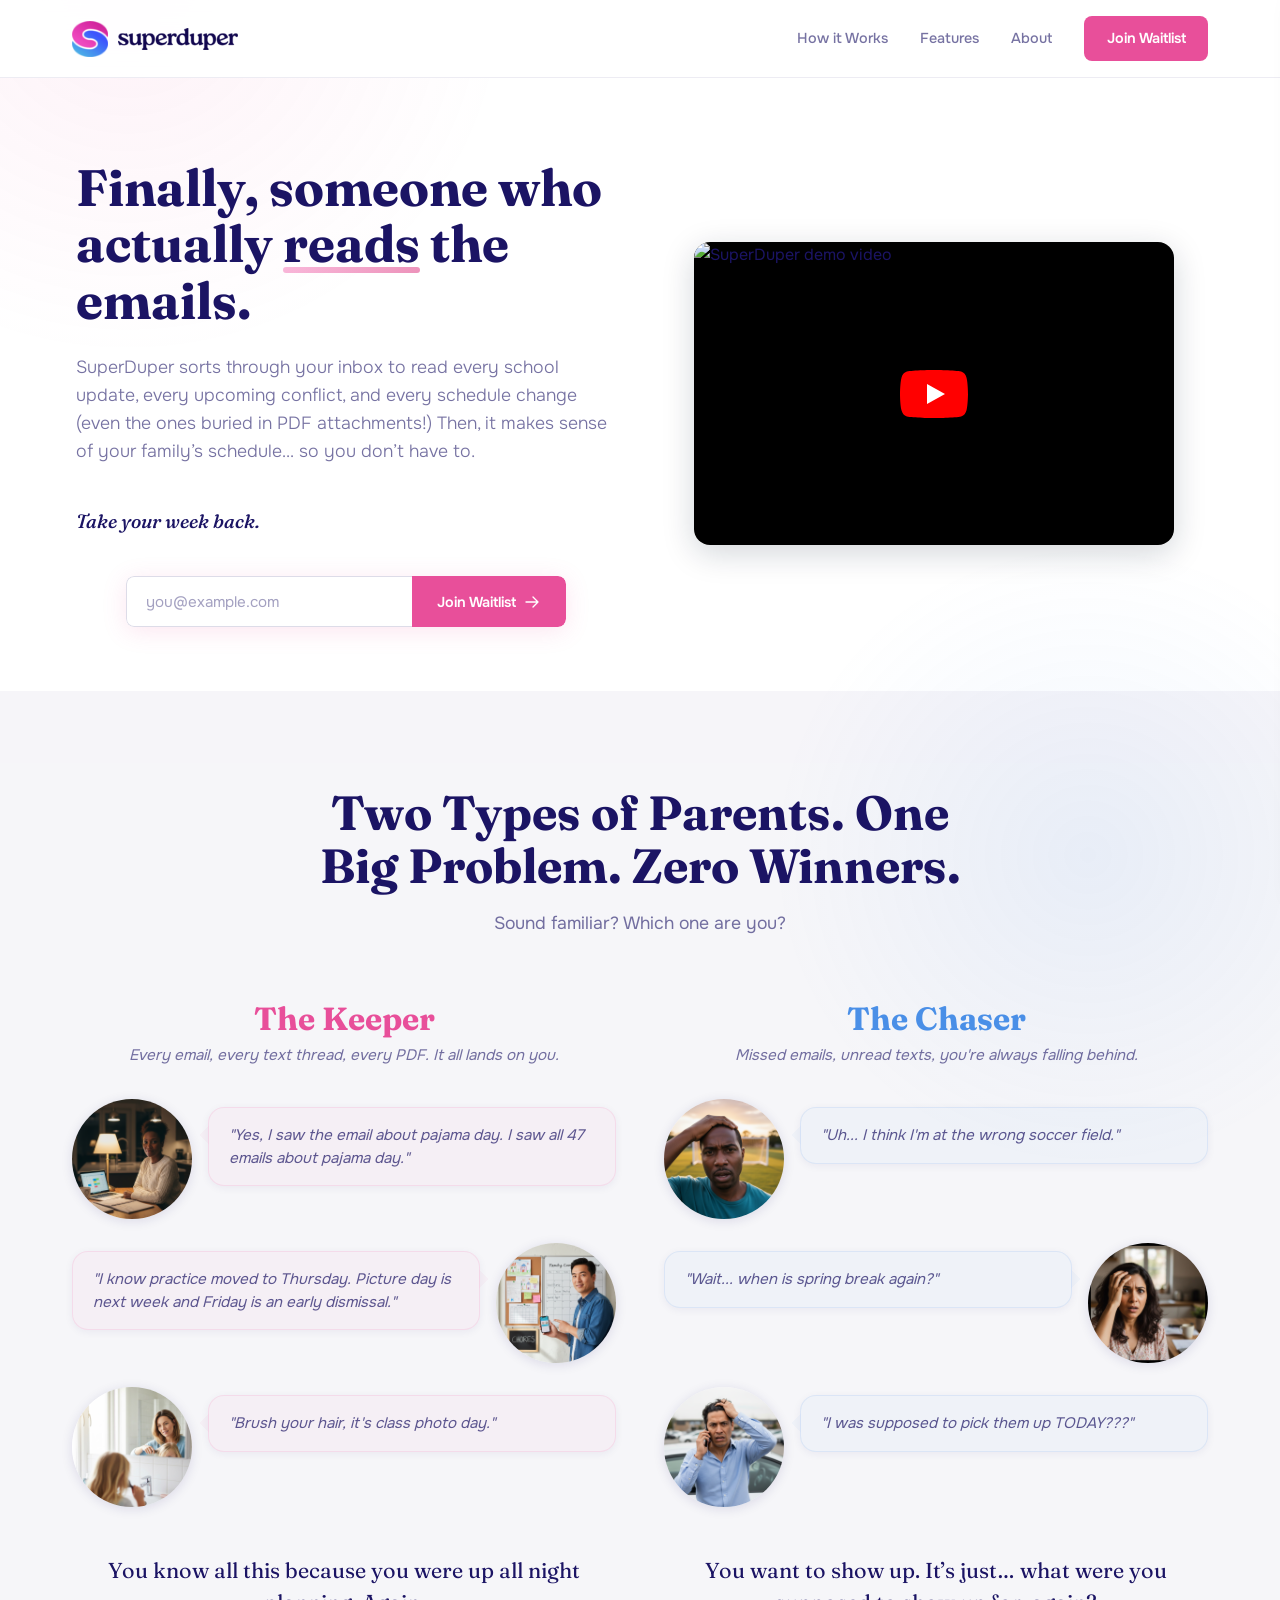
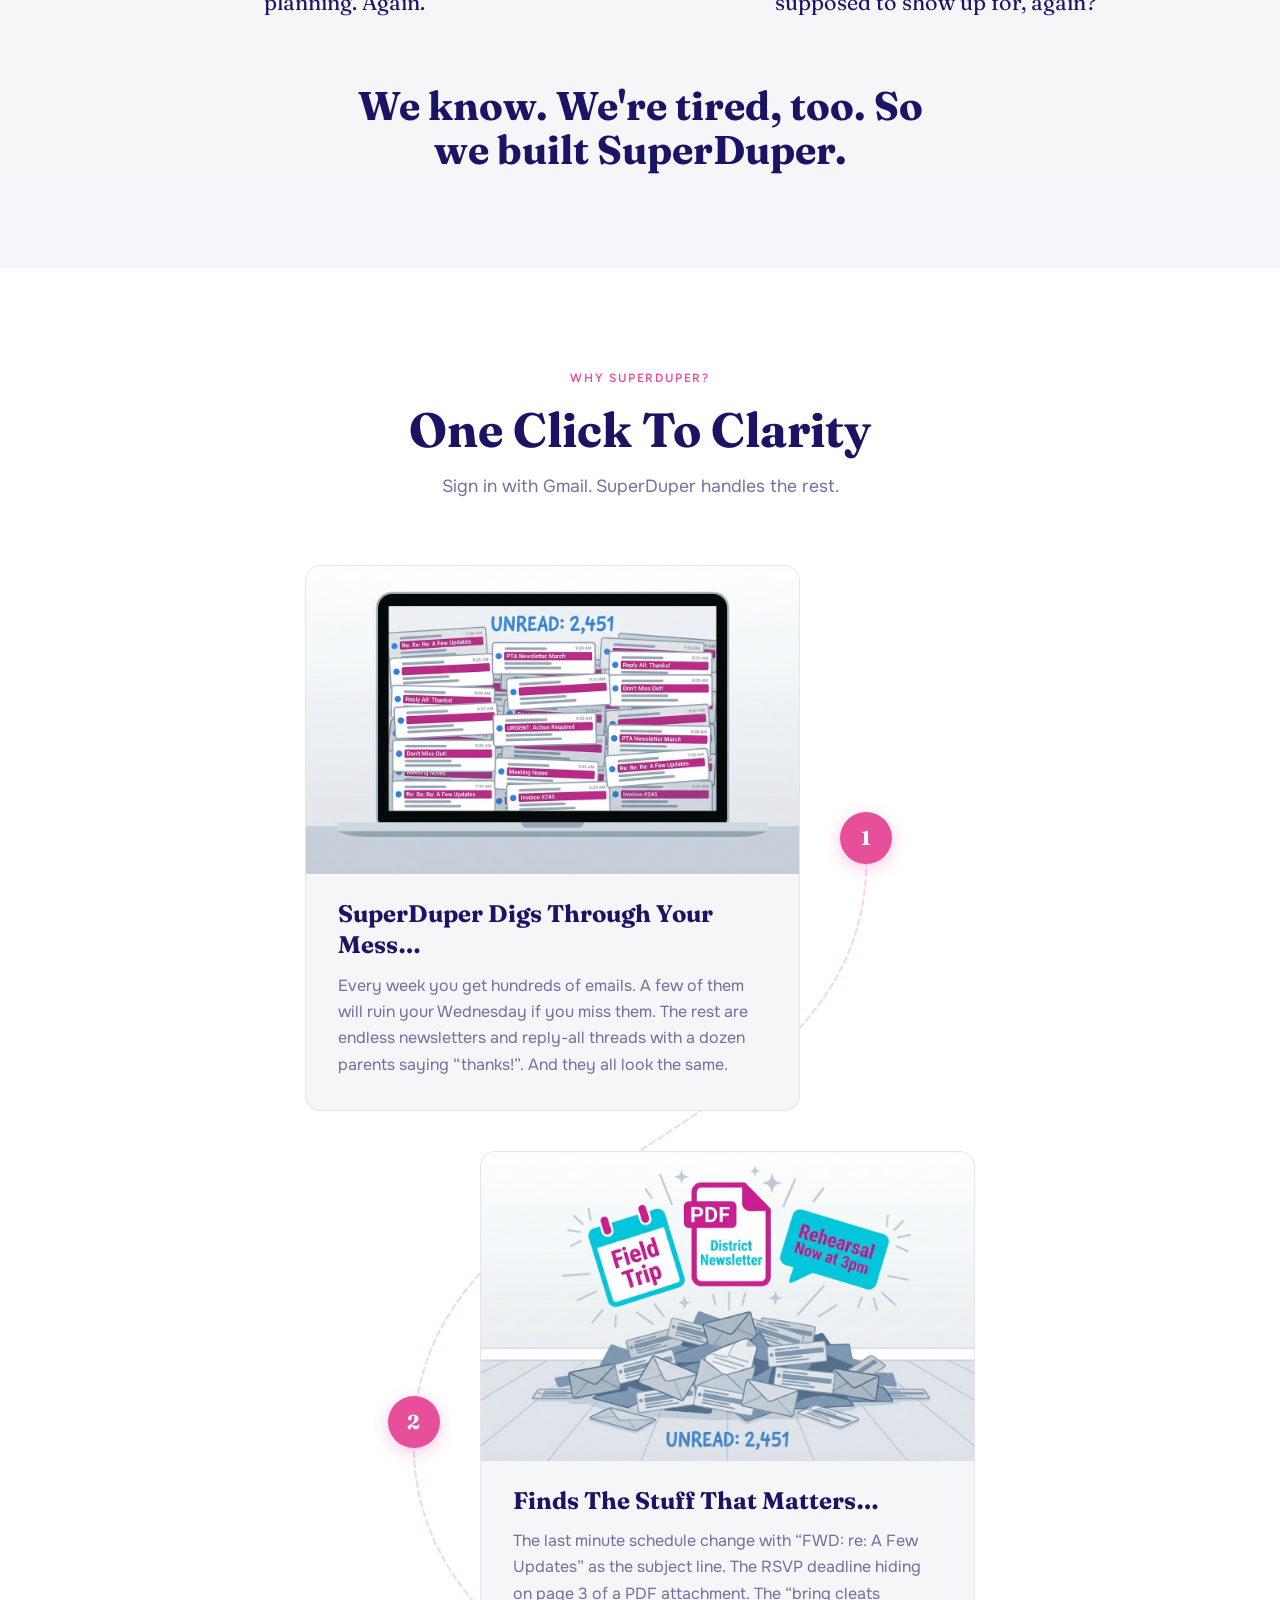
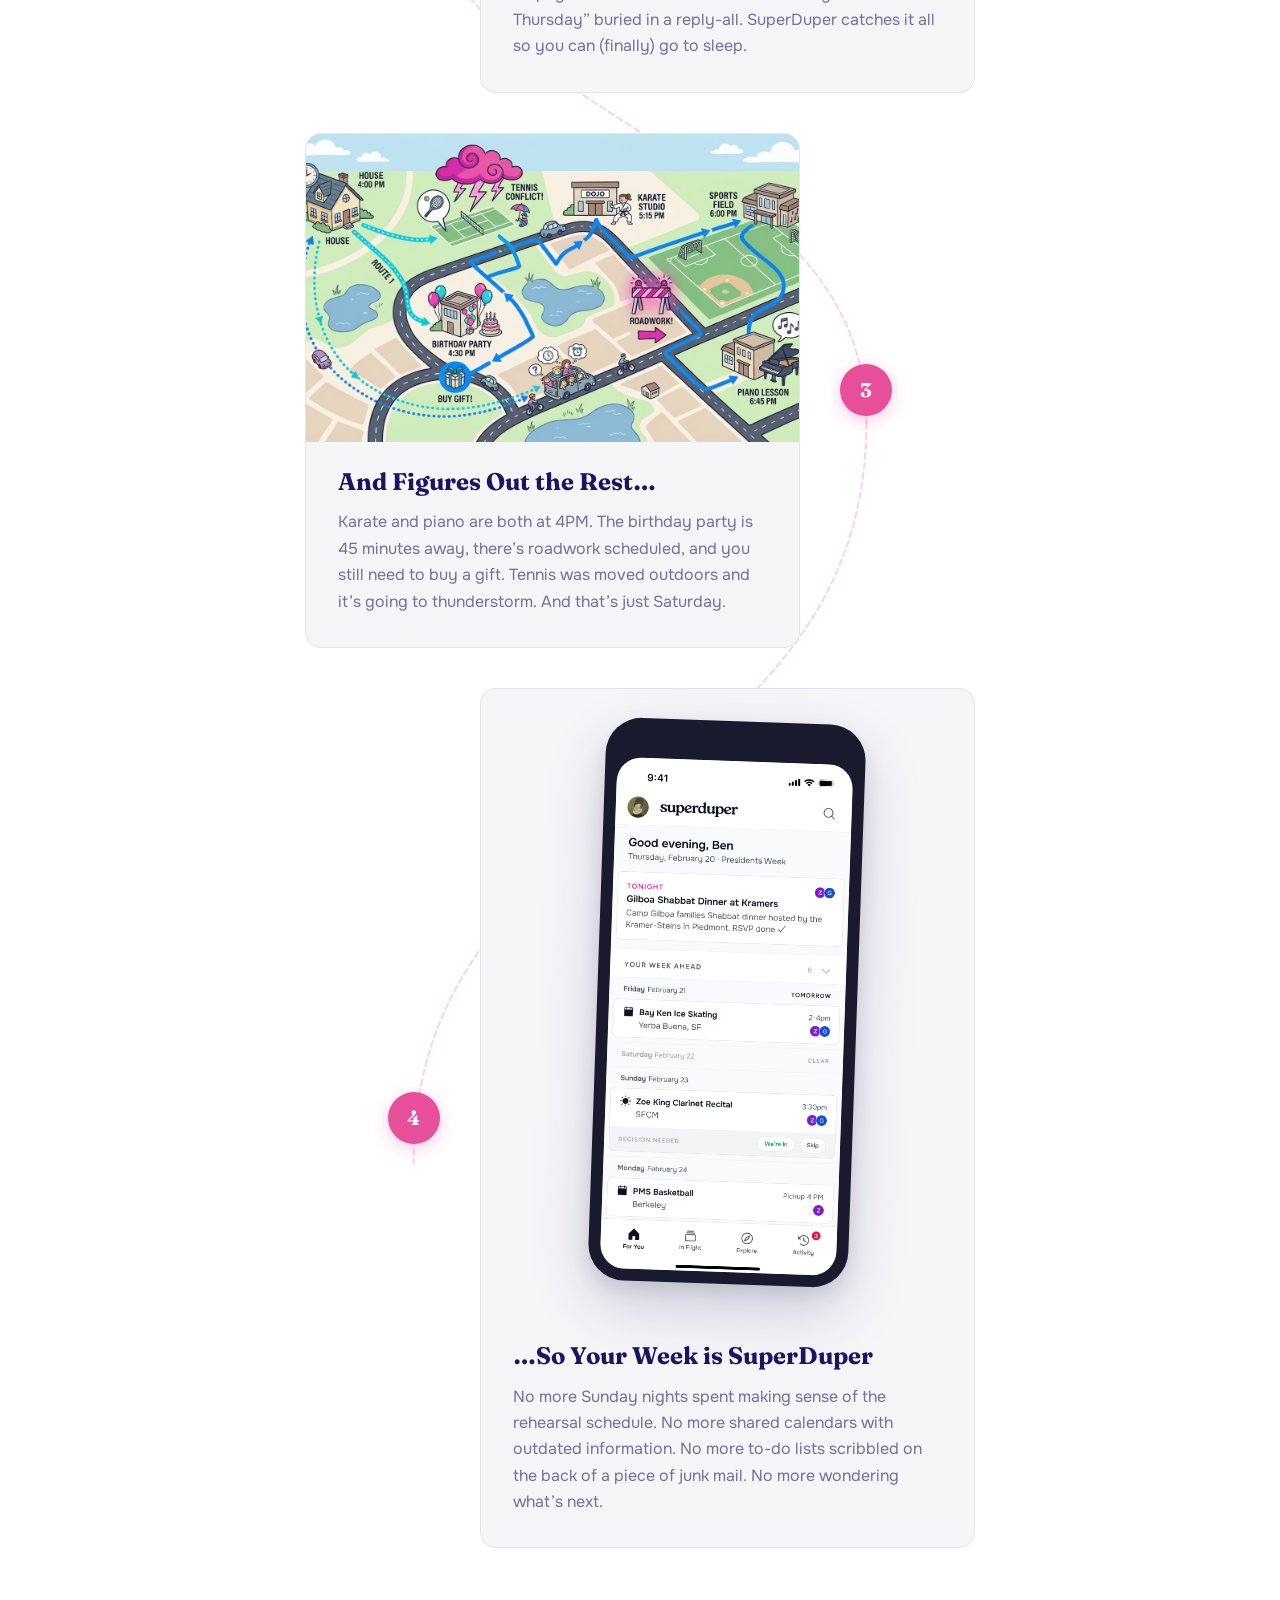
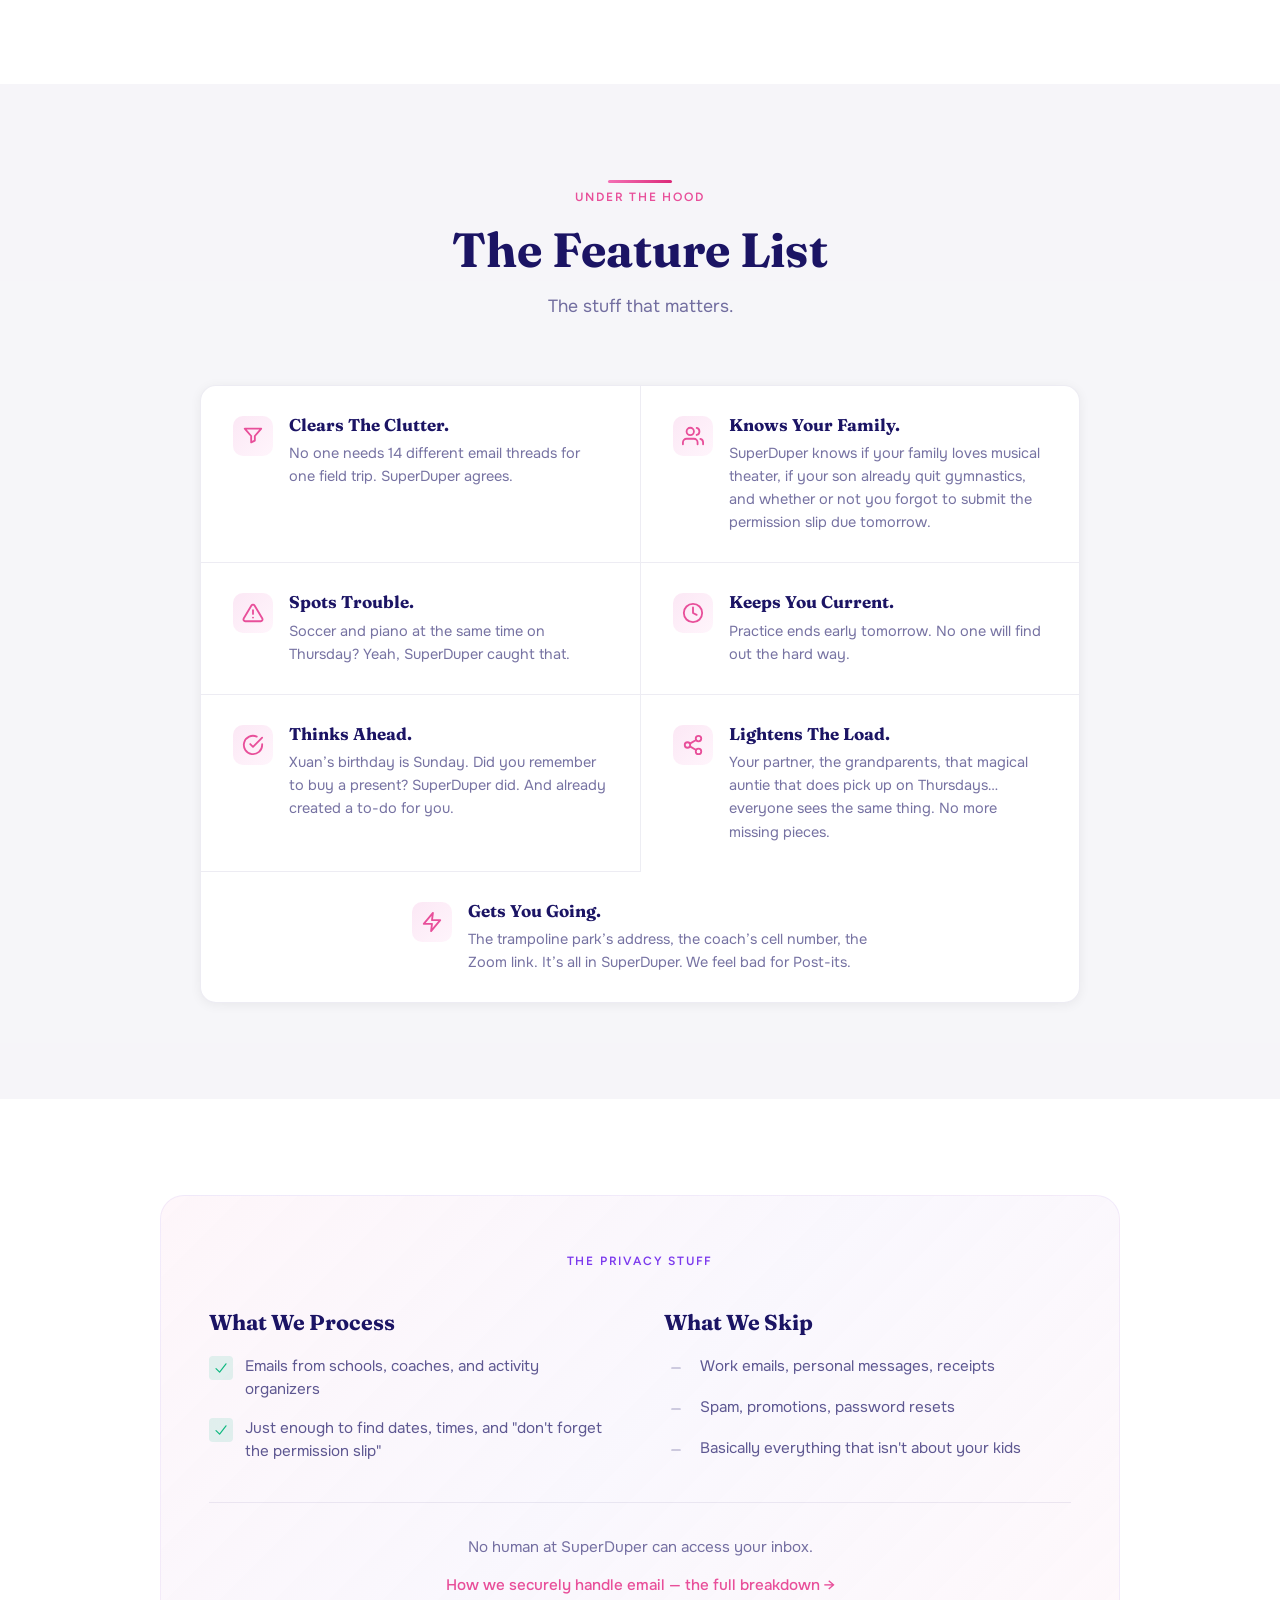
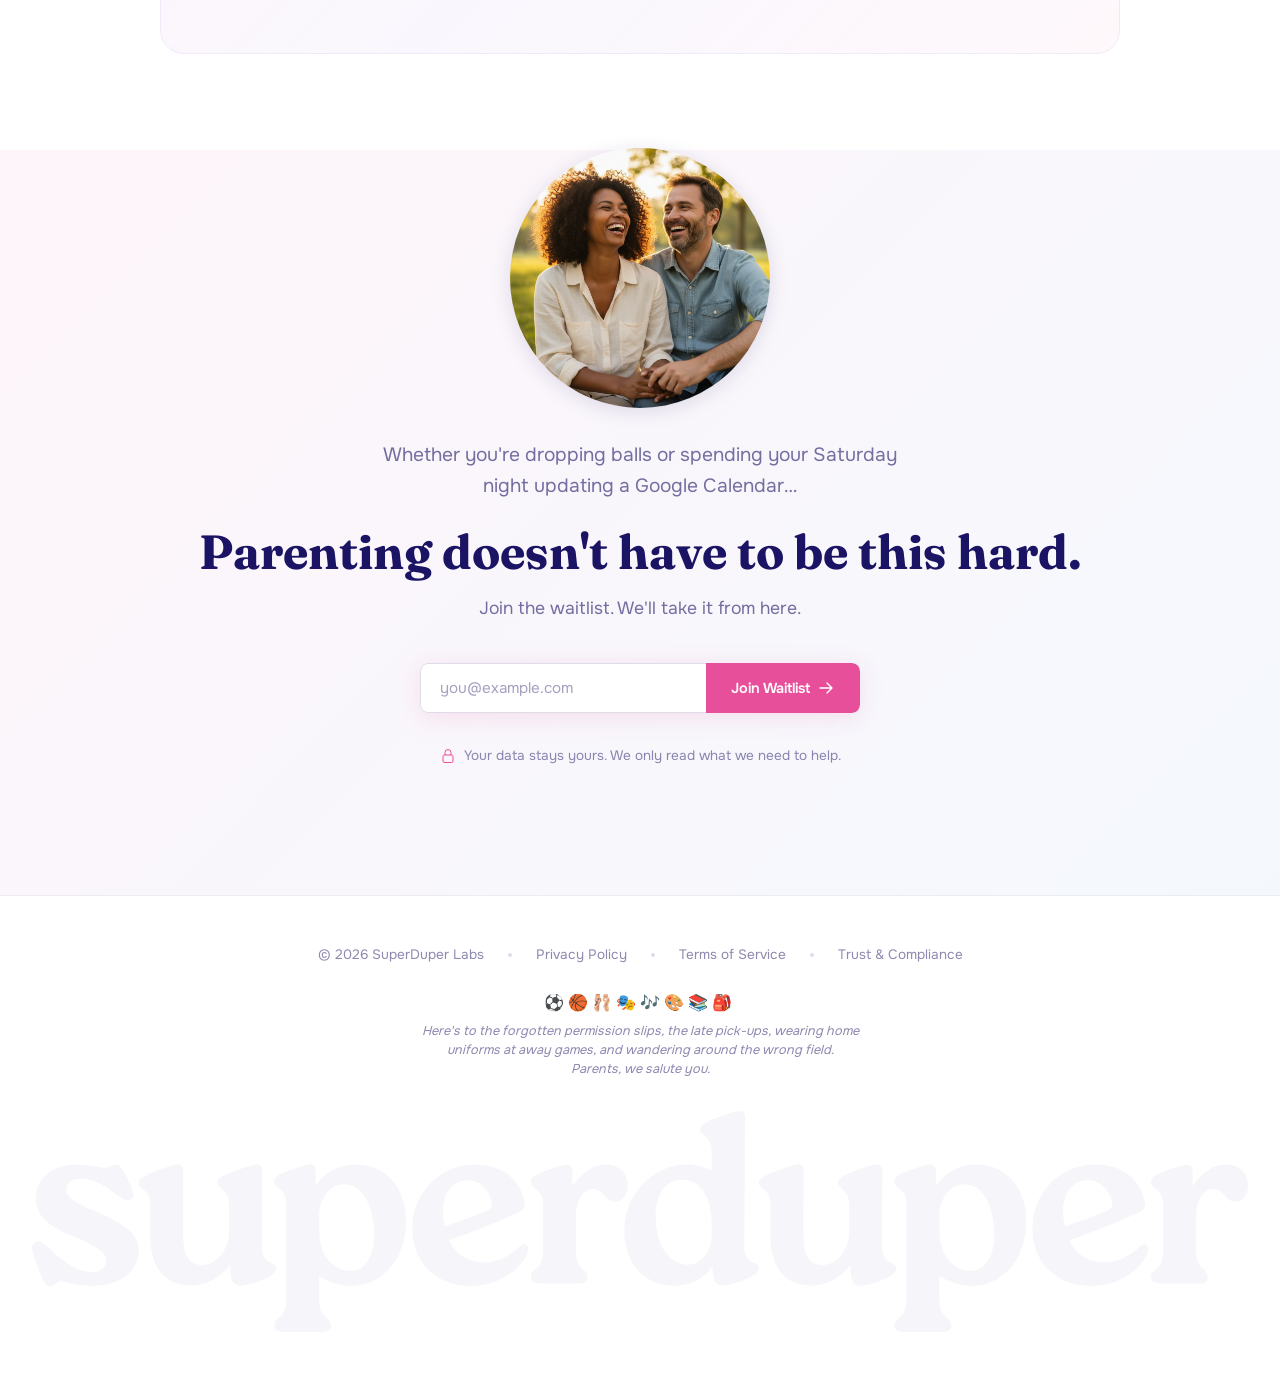
==== commit 87a96713: "Fix connector lines bleeding through cards: use opaque card background" ====
--- a/index.html
+++ b/index.html
@@ -795,7 +795,7 @@
       .hiw-card {
         width: 52%;
         max-width: 500px;
-        background: var(--navy-04);
+        background: #F6F6F9;
         border: 1px solid var(--navy-08);
         border-radius: 16px;
         overflow: hidden;
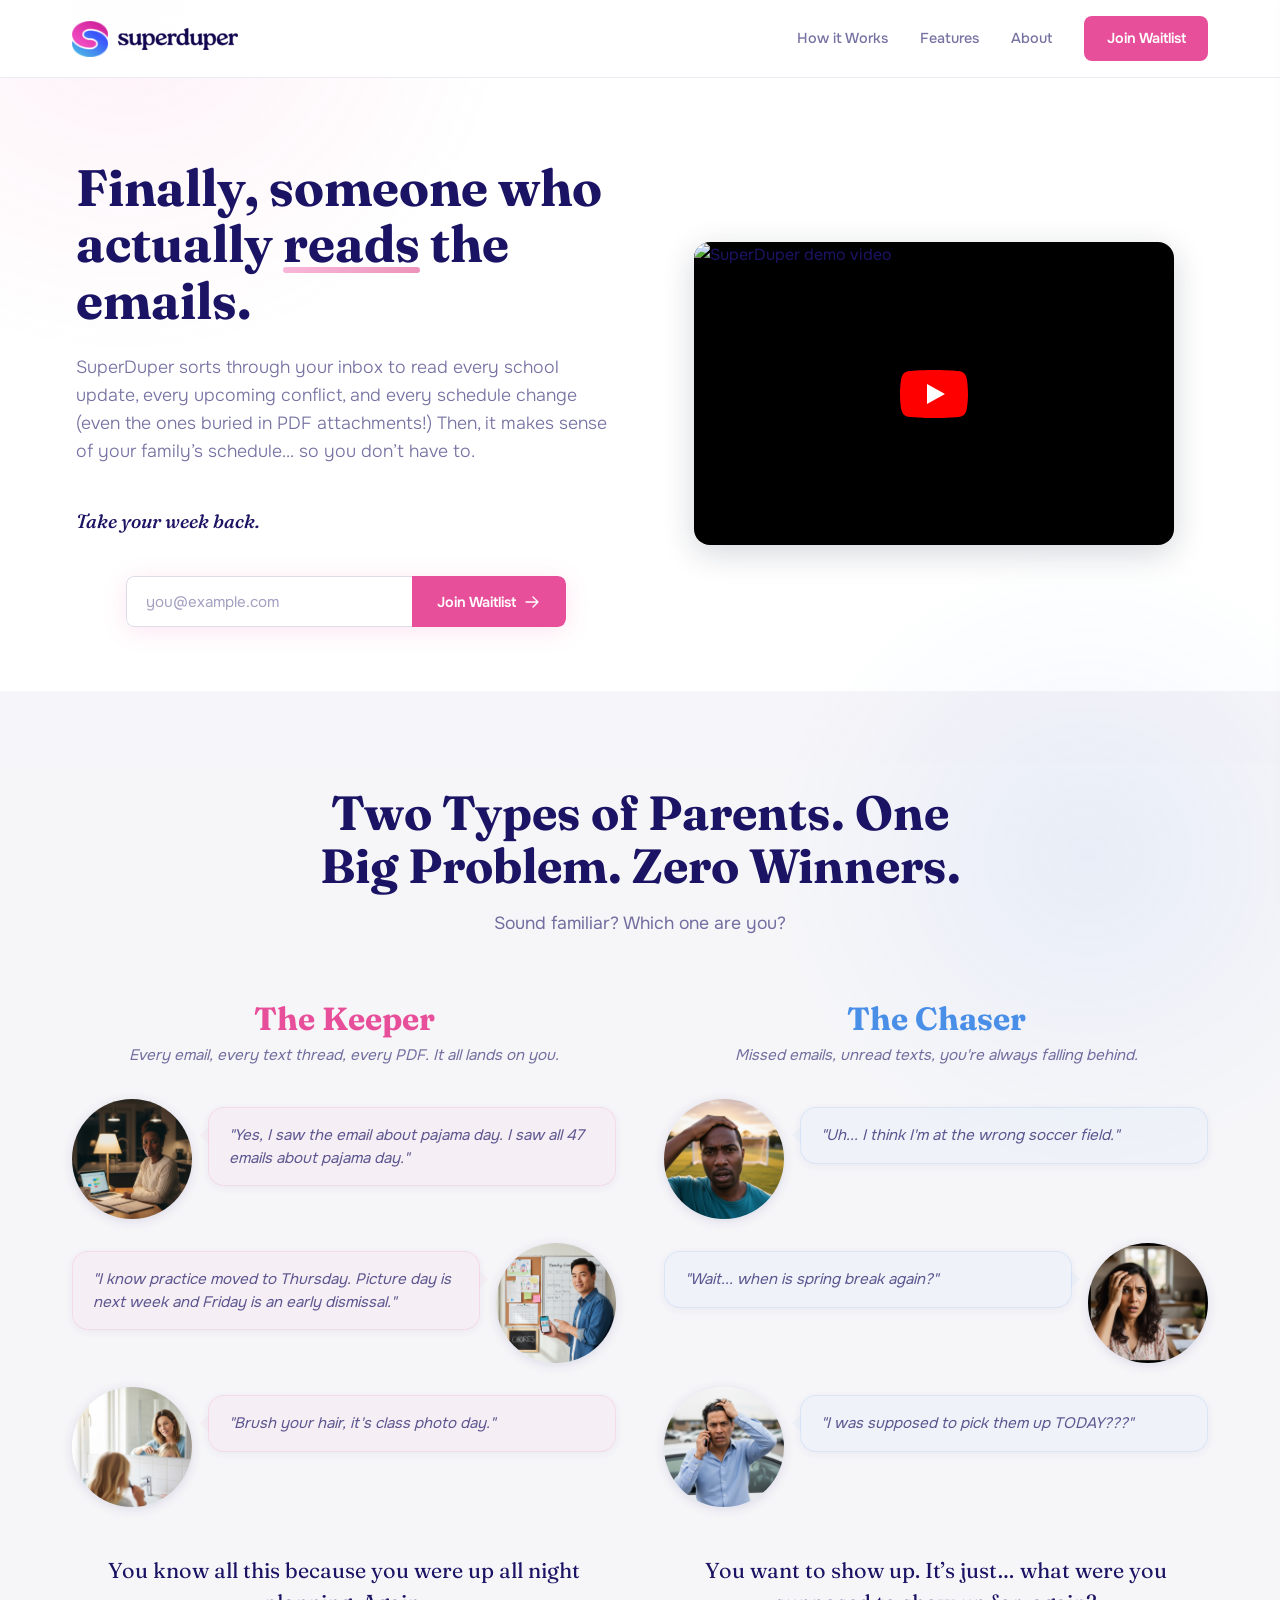
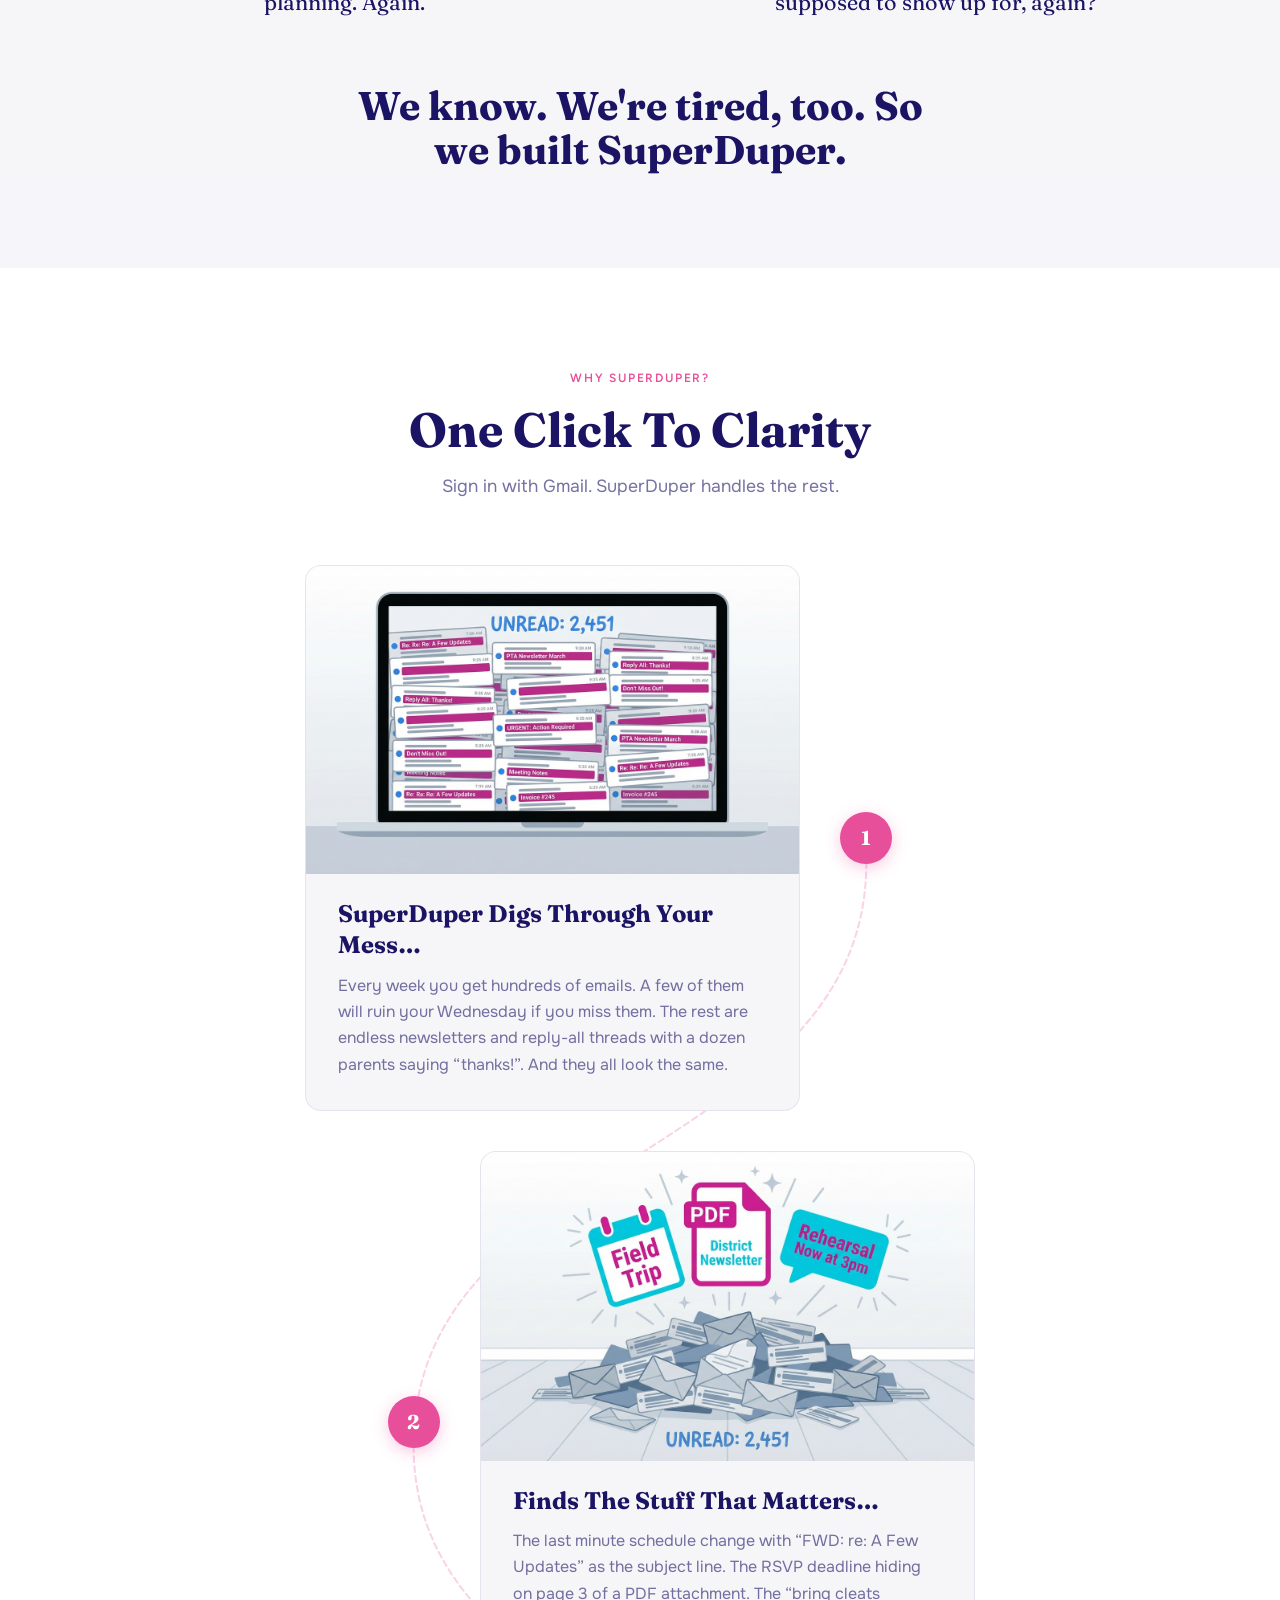
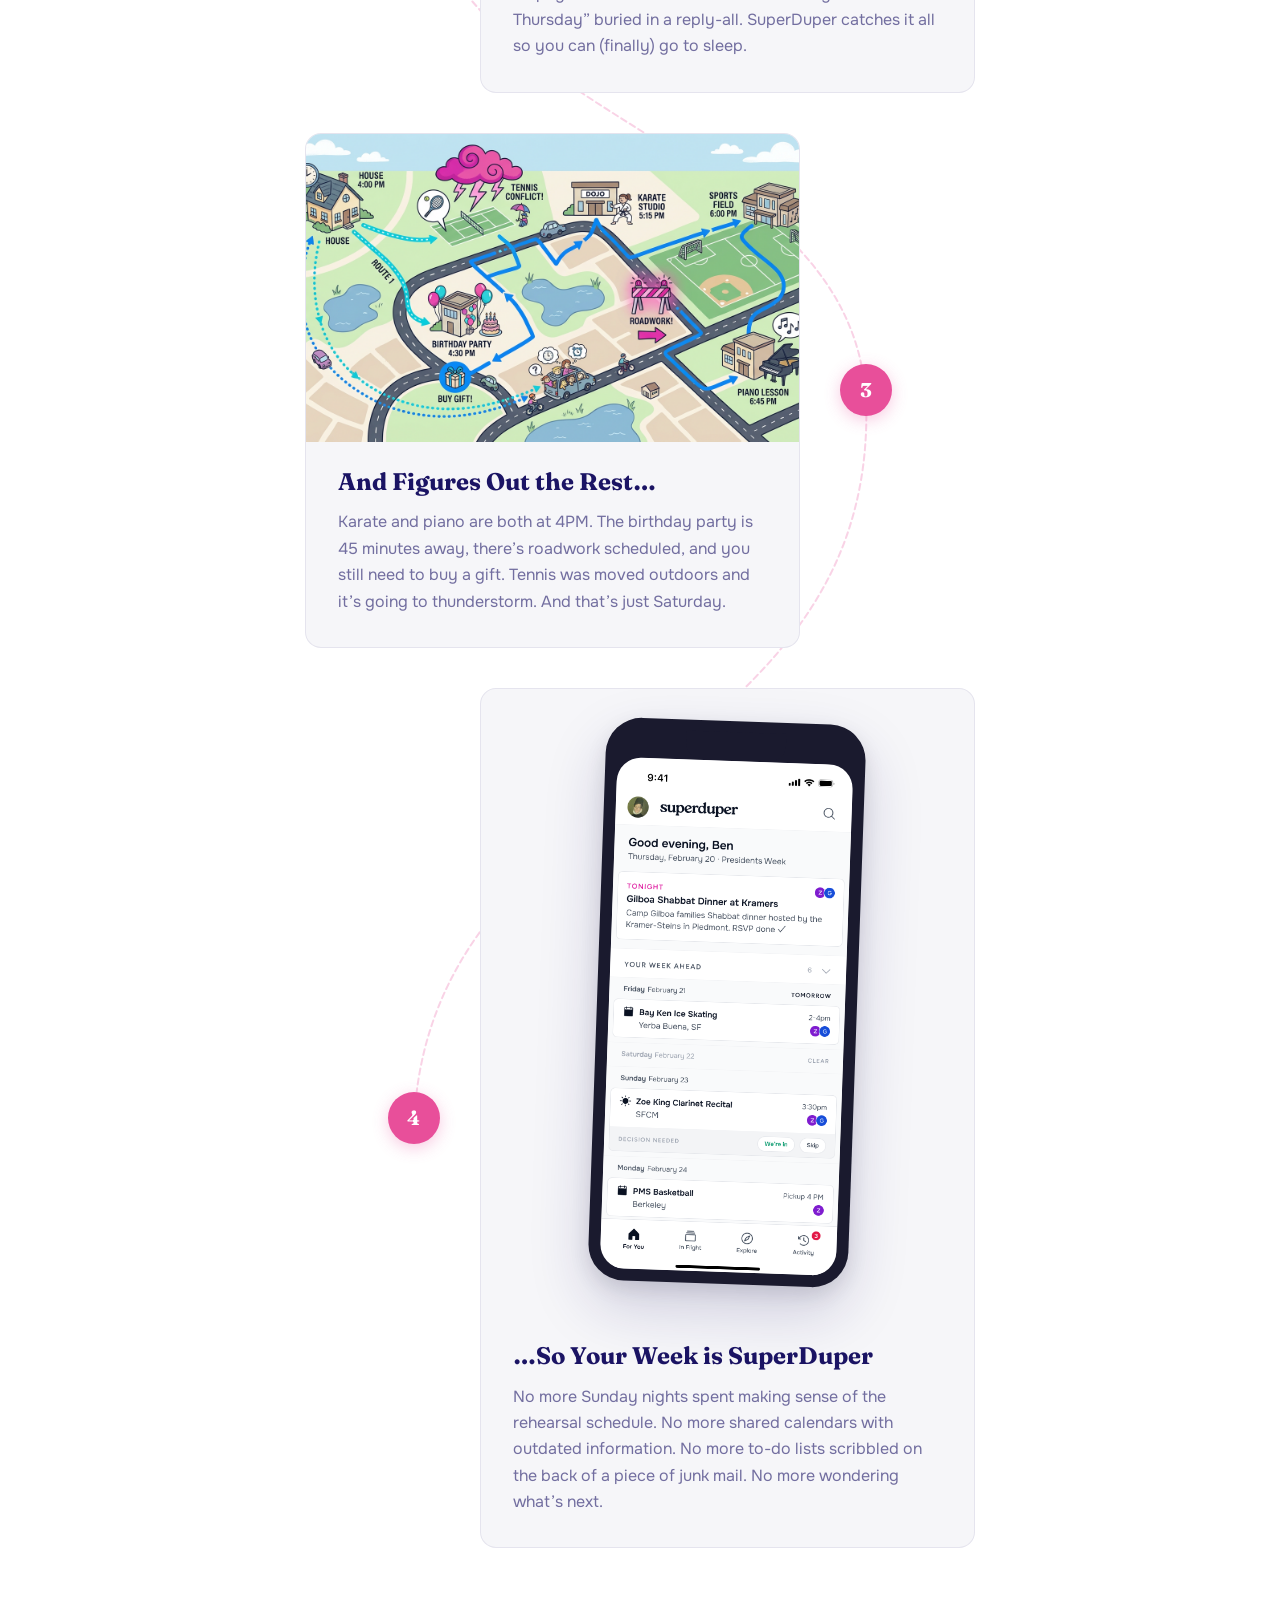
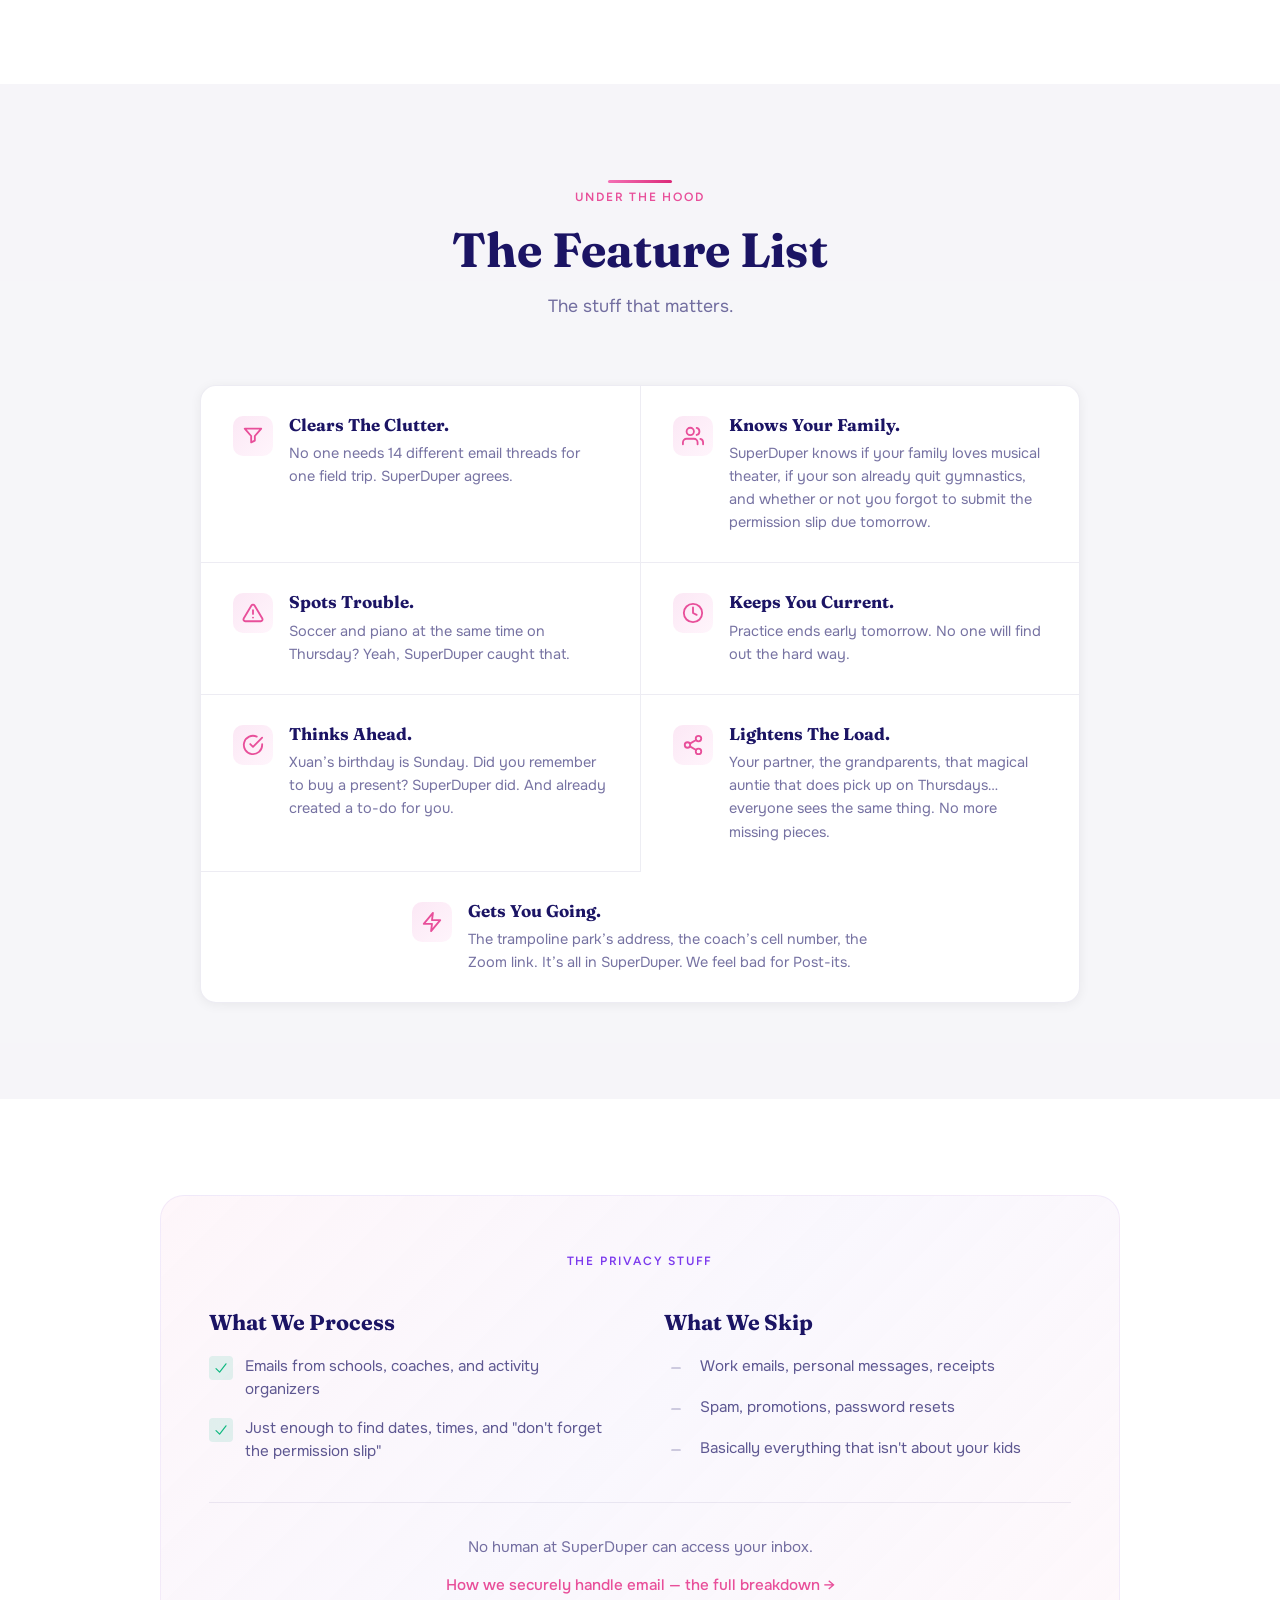
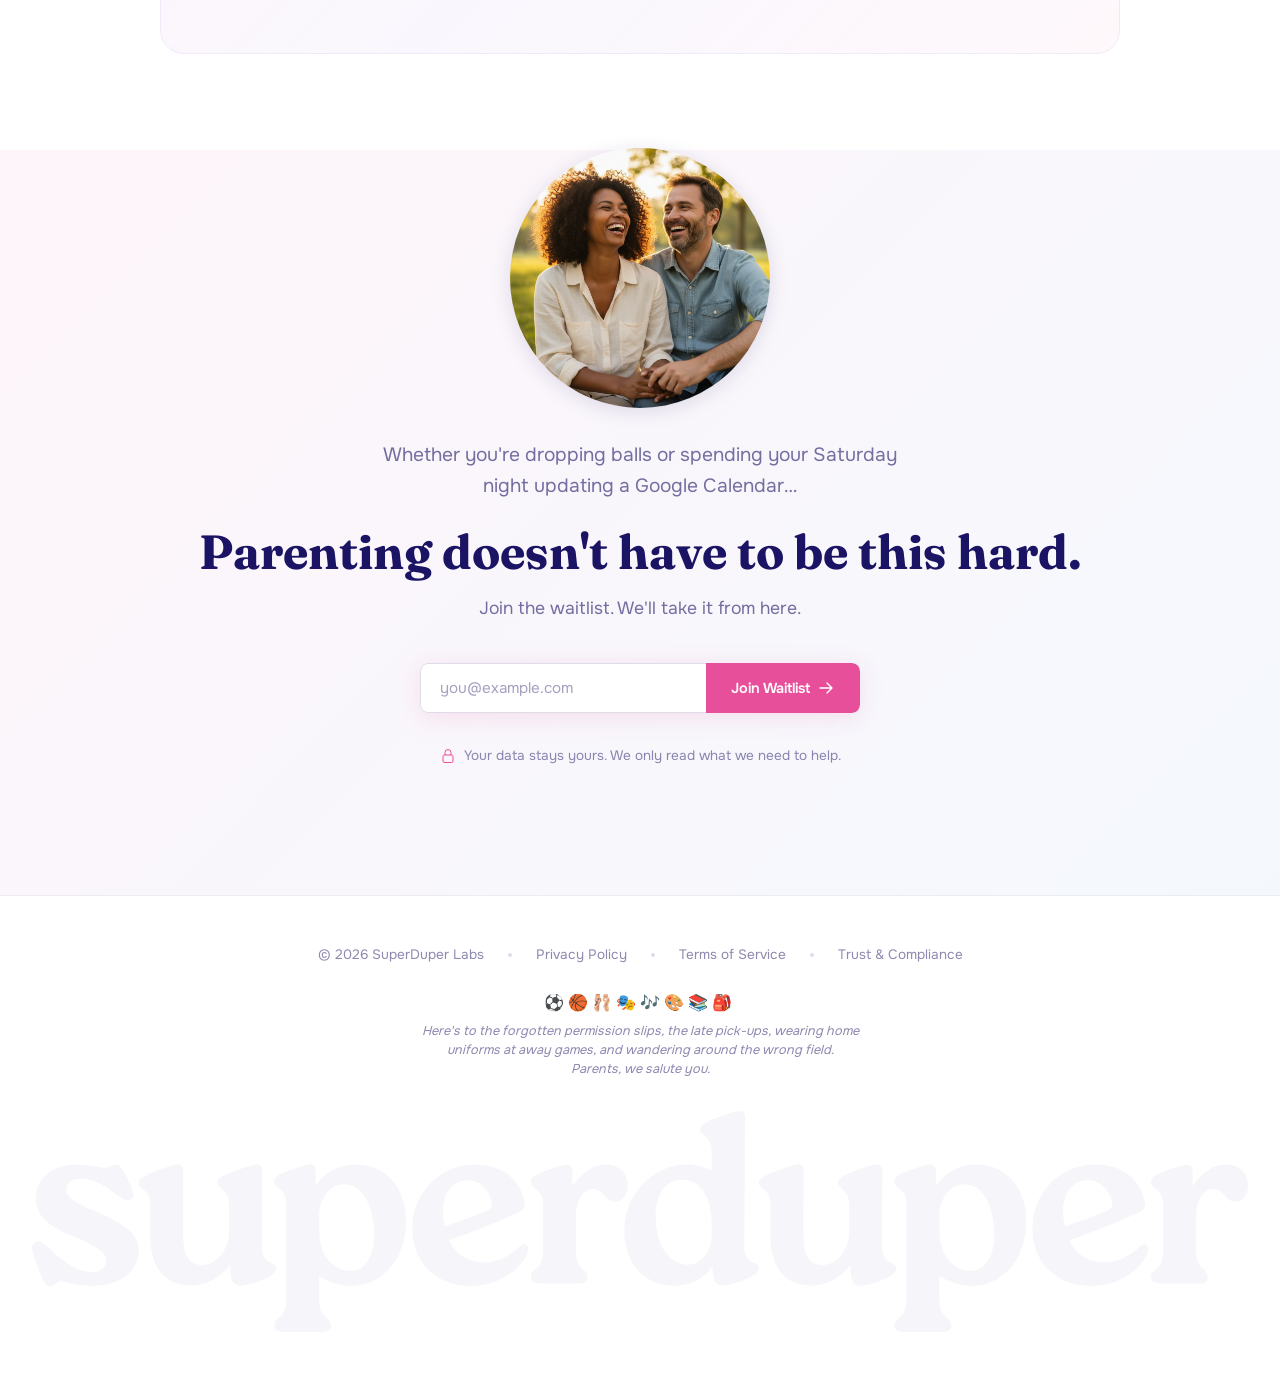
==== commit 00726fc6: "Extract shared lite YouTube embed component - Create /css/lite-youtube.css and /js/lite-youtube.js a" ====
--- a/index.html
+++ b/index.html
@@ -24,6 +24,9 @@
     <link rel="preconnect" href="https://fonts.googleapis.com" />
     <link rel="preconnect" href="https://fonts.gstatic.com" crossorigin />
     <link href="https://fonts.googleapis.com/css2?family=Fraunces:ital,opsz,wght@0,9..144,400;0,9..144,700;1,9..144,400&family=Onest:wght@300;400;500;600&family=Figtree:wght@500;600;700&display=swap" rel="stylesheet" />
+
+    <!-- Lite YouTube Embed -->
+    <link rel="stylesheet" href="/css/lite-youtube.css" />
 
     <!-- PostHog -->
     <script>
@@ -379,61 +382,9 @@
         justify-content: center;
       }
 
-      .hero-media .video-wrapper {
-        position: relative;
-        width: 100%;
+      .hero-media .lite-yt {
         max-width: 480px;
-        padding-bottom: 56.25%; /* 16:9 */
-        border-radius: 16px;
-        overflow: hidden;
         box-shadow: 0 8px 32px rgba(10, 25, 48, 0.18);
-      }
-
-      .hero-media .video-wrapper iframe {
-        position: absolute;
-        top: 0;
-        left: 0;
-        width: 100%;
-        height: 100%;
-        border: 0;
-      }
-
-      .video-thumb {
-        position: absolute;
-        top: 0;
-        left: 0;
-        width: 100%;
-        height: 100%;
-        cursor: pointer;
-        background: #000;
-      }
-
-      .video-thumb img {
-        width: 100%;
-        height: 100%;
-        object-fit: cover;
-        display: block;
-      }
-
-      .video-thumb-play {
-        position: absolute;
-        top: 50%;
-        left: 50%;
-        transform: translate(-50%, -50%);
-        width: 68px;
-        height: 48px;
-        pointer-events: none;
-      }
-
-      .video-thumb-play svg {
-        width: 100%;
-        height: 100%;
-        filter: drop-shadow(0 2px 8px rgba(0,0,0,0.3));
-        transition: transform 0.15s ease;
-      }
-
-      .video-thumb:hover .video-thumb-play svg {
-        transform: scale(1.08);
       }
 
       /* ============================================
@@ -1248,7 +1199,7 @@
           order: -1;
         }
 
-        .hero-media .video-wrapper {
+        .hero-media .lite-yt {
           max-width: 340px;
         }
 
@@ -1524,10 +1475,10 @@
           </div>
         </div>
         <div class="hero-media">
-          <div class="video-wrapper" id="hero-video-wrapper">
-            <div class="video-thumb" id="video-thumb" role="button" aria-label="Play video" tabindex="0">
+          <div class="lite-yt" data-yt-id="q_b60e1D79w">
+            <div class="lite-yt-thumb" role="button" aria-label="Play video" tabindex="0">
               <img src="https://i.ytimg.com/vi/q_b60e1D79w/maxresdefault.jpg" alt="SuperDuper demo video" />
-              <span class="video-thumb-play">
+              <span class="lite-yt-play">
                 <svg viewBox="0 0 68 48" xmlns="http://www.w3.org/2000/svg">
                   <path d="M66.52 7.74c-.78-2.93-2.49-5.41-5.42-6.19C55.79.13 34 0 34 0S12.21.13 6.9 1.55c-2.93.78-4.63 3.26-5.42 6.19C.06 13.05 0 24 0 24s.06 10.95 1.48 16.26c.78 2.93 2.49 5.41 5.42 6.19C12.21 47.87 34 48 34 48s21.79-.13 27.1-1.55c2.93-.78 4.64-3.26 5.42-6.19C67.94 34.95 68 24 68 24s-.06-10.95-1.48-16.26z" fill="#FF0000"/>
                   <path d="M45 24 27 14v20" fill="#fff"/>
@@ -2166,28 +2117,7 @@
     })();
     </script>
 
-    <script>
-      // Lite YouTube embed — click thumbnail to load iframe
-      (function() {
-        var thumb = document.getElementById('video-thumb');
-        var wrapper = document.getElementById('hero-video-wrapper');
-        function activate() {
-          var iframe = document.createElement('iframe');
-          iframe.id = 'hero-video';
-          iframe.src = 'https://www.youtube-nocookie.com/embed/q_b60e1D79w?rel=0&autoplay=1&enablejsapi=1';
-          iframe.title = 'SuperDuper demo video';
-          iframe.allow = 'accelerometer; autoplay; clipboard-write; encrypted-media; gyroscope; picture-in-picture';
-          iframe.allowFullscreen = true;
-          iframe.style.border = '0';
-          wrapper.innerHTML = '';
-          wrapper.appendChild(iframe);
-        }
-        thumb.addEventListener('click', activate);
-        thumb.addEventListener('keydown', function(e) {
-          if (e.key === 'Enter' || e.key === ' ') { e.preventDefault(); activate(); }
-        });
-      })();
-    </script>
+    <script src="/js/lite-youtube.js"></script>
 
     <!-- Konami Code Modal -->
     <div class="konami-modal" id="konami-modal">
--- a/css/lite-youtube.css
+++ b/css/lite-youtube.css
@@ -0,0 +1,54 @@
+.lite-yt {
+  position: relative;
+  width: 100%;
+  padding-bottom: 56.25%; /* 16:9 */
+  border-radius: 16px;
+  overflow: hidden;
+  background: #000;
+}
+
+.lite-yt iframe {
+  position: absolute;
+  top: 0;
+  left: 0;
+  width: 100%;
+  height: 100%;
+  border: 0;
+}
+
+.lite-yt-thumb {
+  position: absolute;
+  top: 0;
+  left: 0;
+  width: 100%;
+  height: 100%;
+  cursor: pointer;
+}
+
+.lite-yt-thumb img {
+  width: 100%;
+  height: 100%;
+  object-fit: cover;
+  display: block;
+}
+
+.lite-yt-play {
+  position: absolute;
+  top: 50%;
+  left: 50%;
+  transform: translate(-50%, -50%);
+  width: 68px;
+  height: 48px;
+  pointer-events: none;
+}
+
+.lite-yt-play svg {
+  width: 100%;
+  height: 100%;
+  filter: drop-shadow(0 2px 8px rgba(0,0,0,0.3));
+  transition: transform 0.15s ease;
+}
+
+.lite-yt-thumb:hover .lite-yt-play svg {
+  transform: scale(1.08);
+}
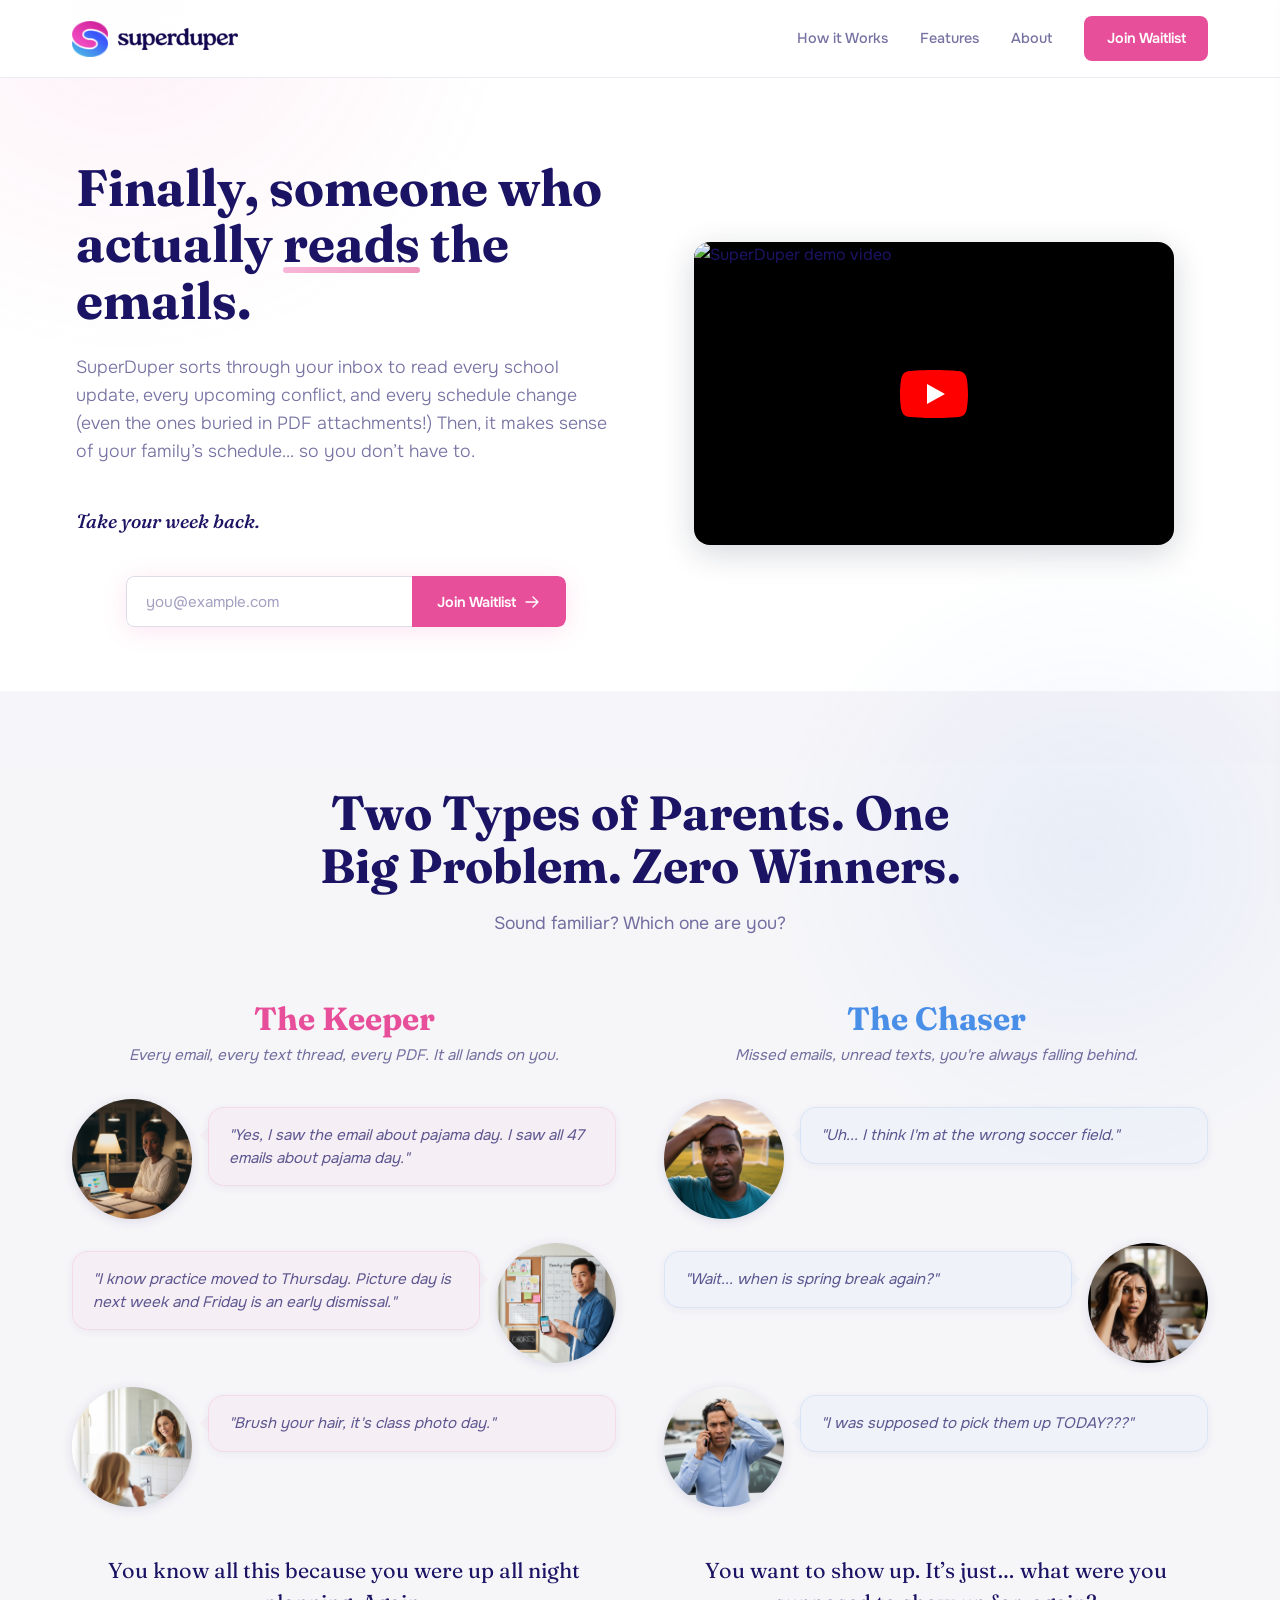
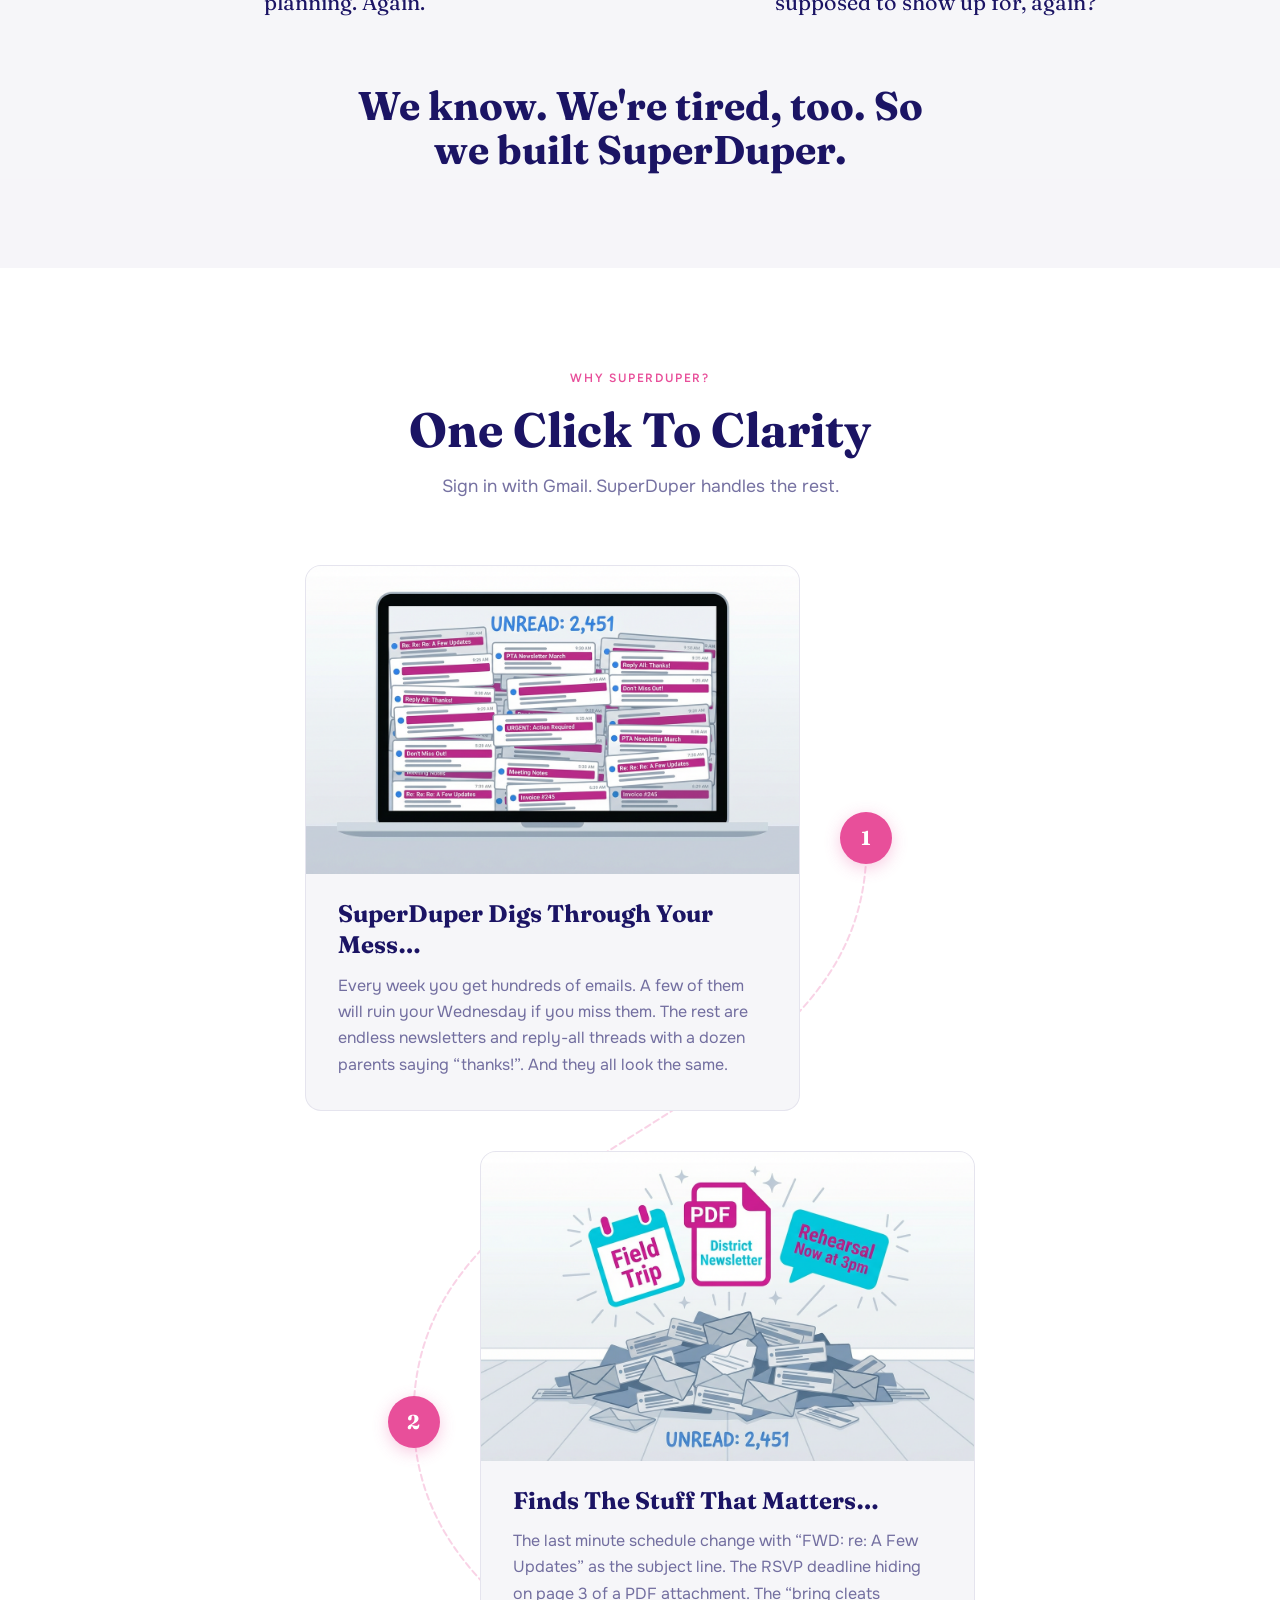
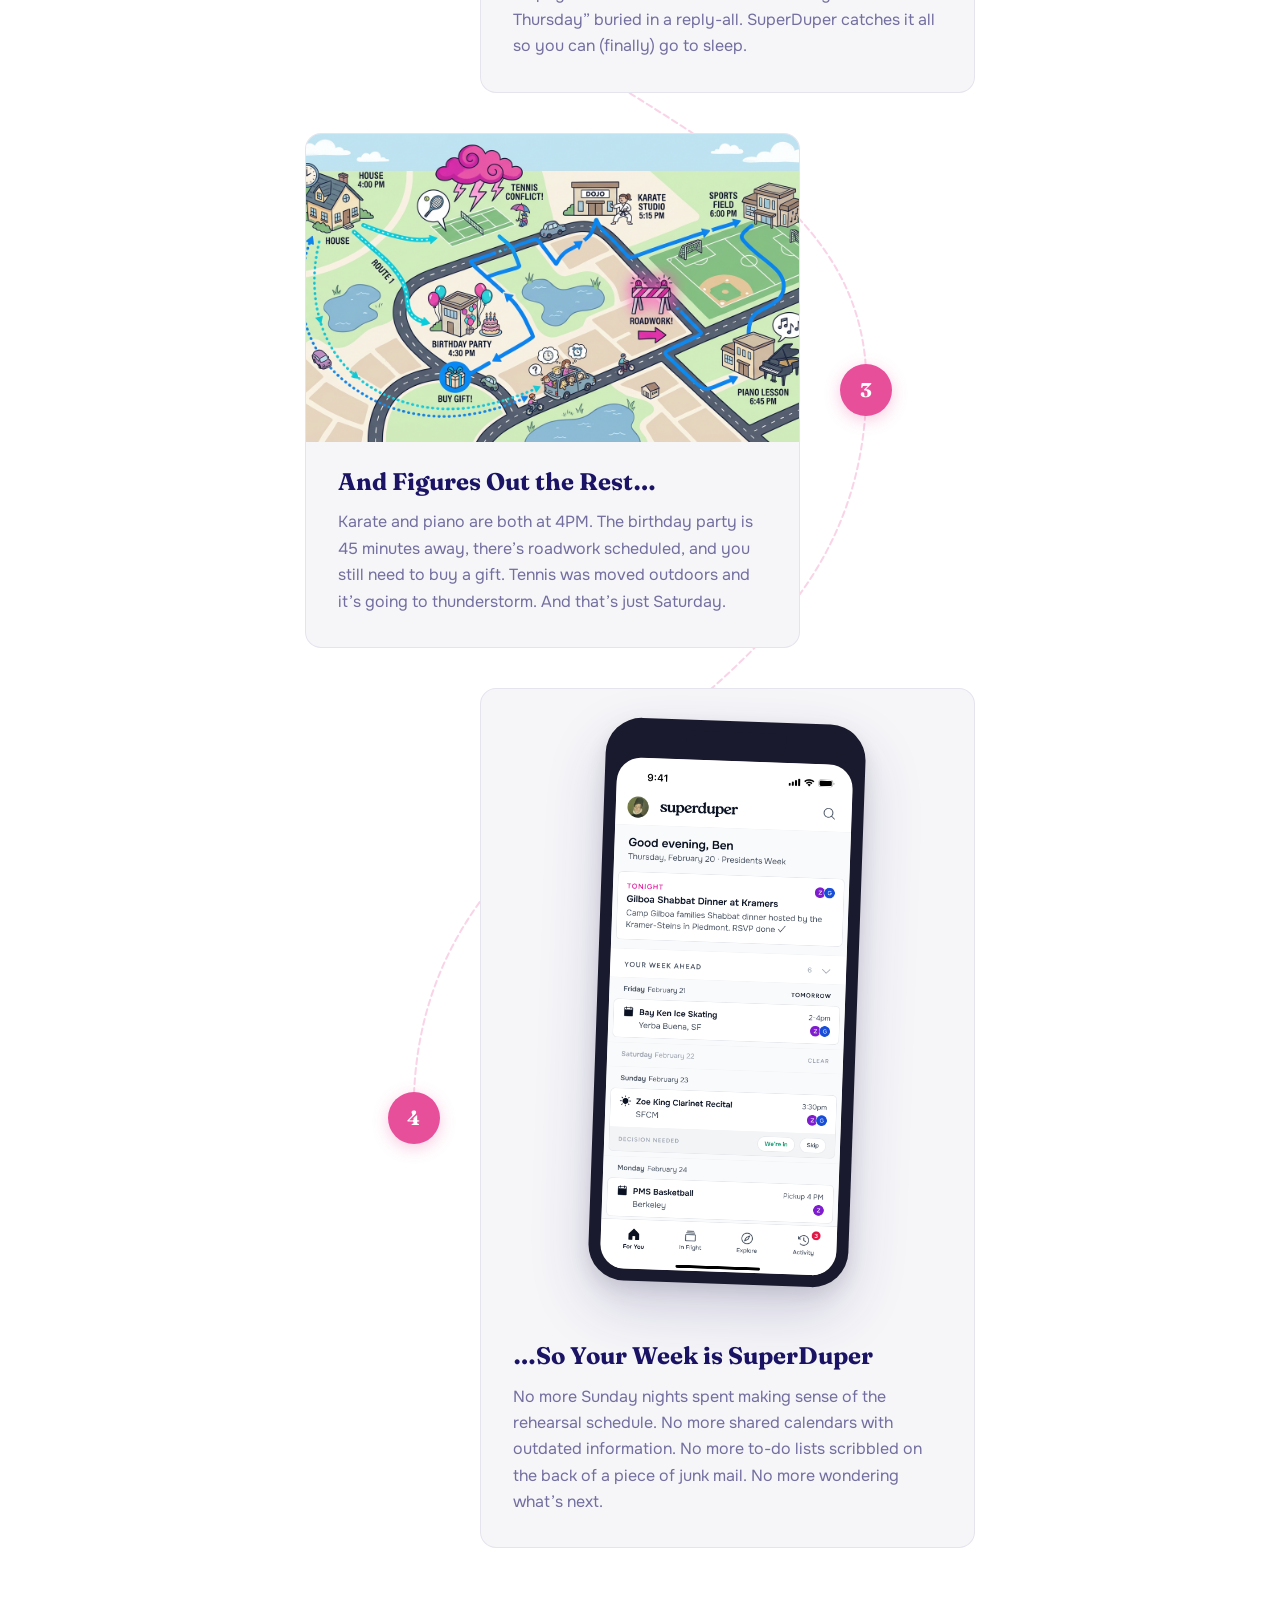
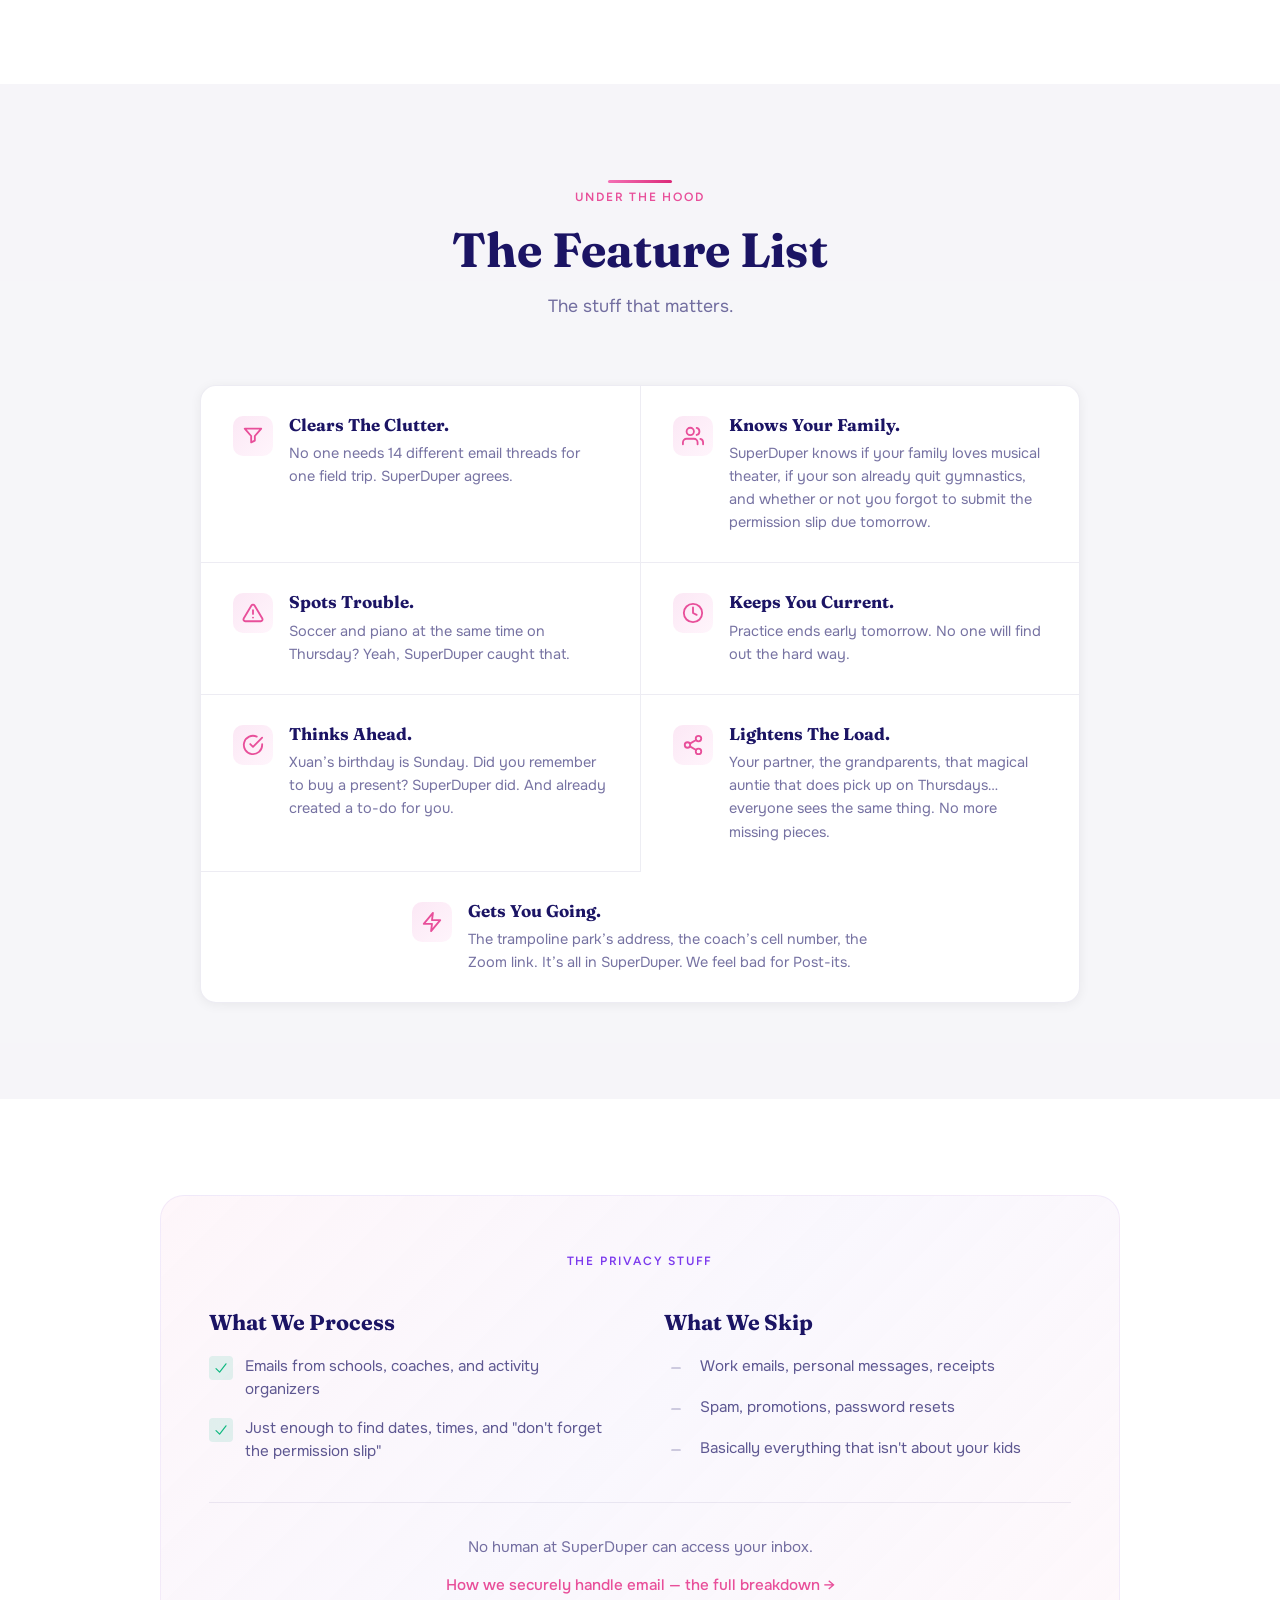
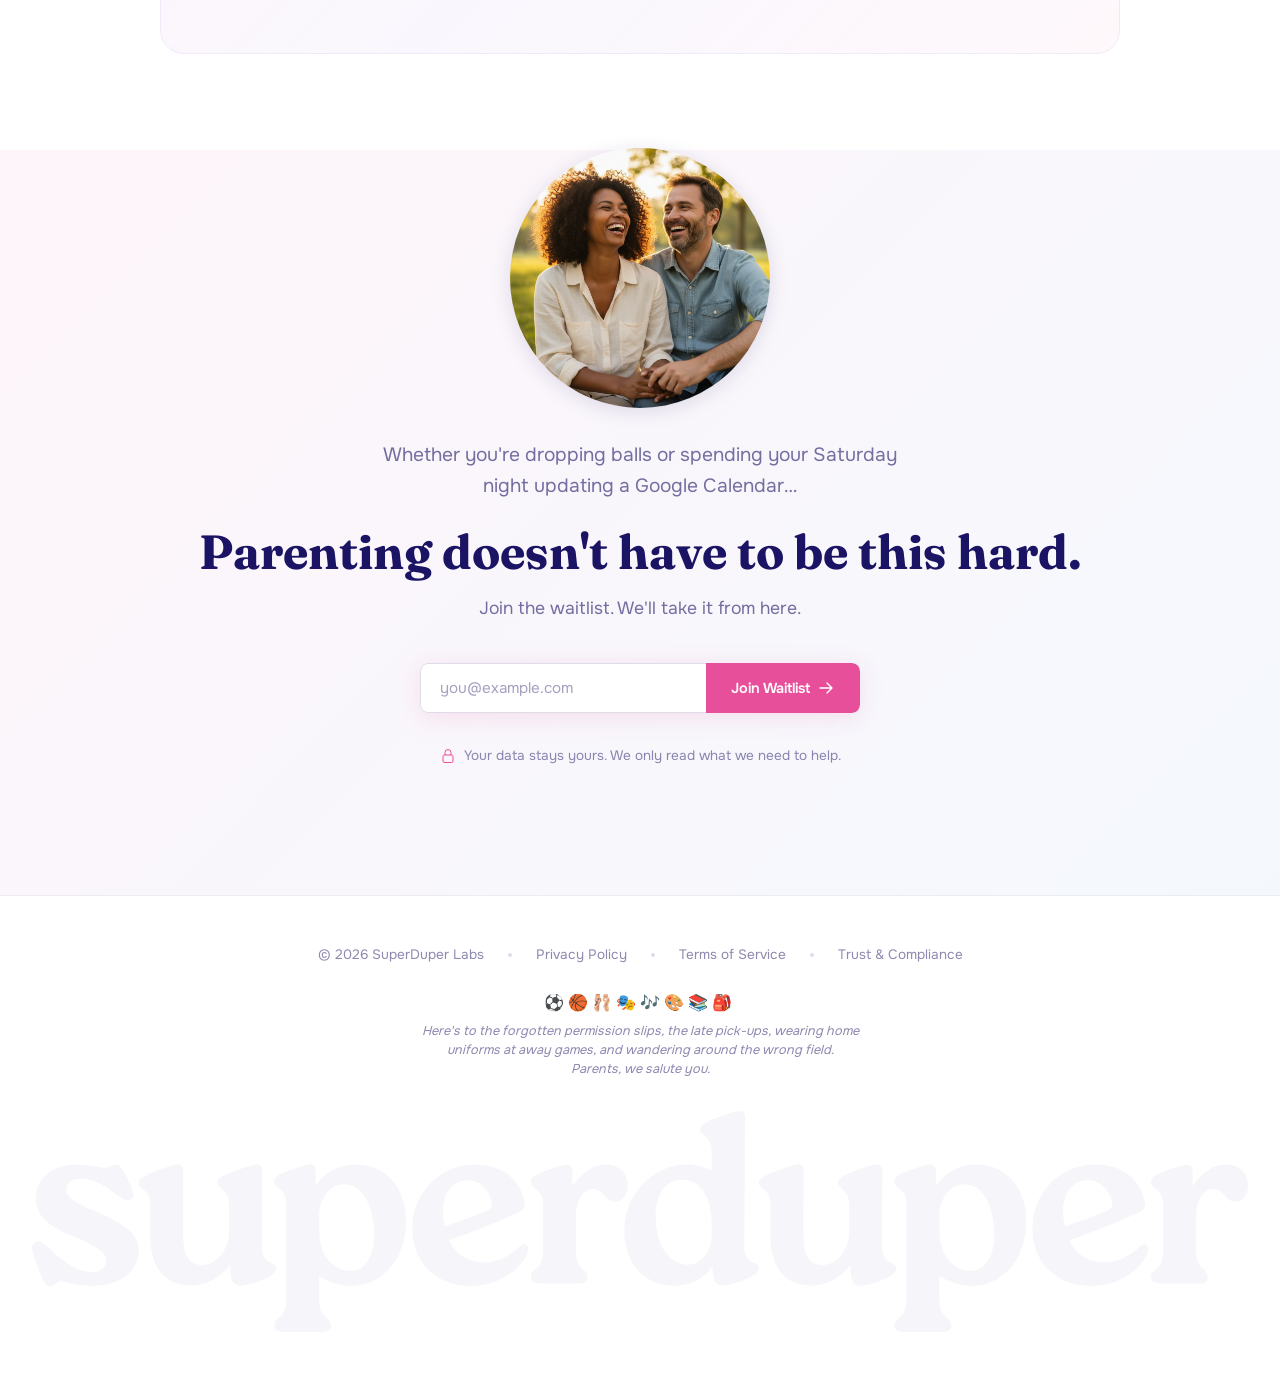
==== commit 6235251c: "Inline lite-yt JS to fix play button not working External /js/lite-youtube.js wasn't loading in prod" ====
--- a/index.html
+++ b/index.html
@@ -24,9 +24,6 @@
     <link rel="preconnect" href="https://fonts.googleapis.com" />
     <link rel="preconnect" href="https://fonts.gstatic.com" crossorigin />
     <link href="https://fonts.googleapis.com/css2?family=Fraunces:ital,opsz,wght@0,9..144,400;0,9..144,700;1,9..144,400&family=Onest:wght@300;400;500;600&family=Figtree:wght@500;600;700&display=swap" rel="stylesheet" />
-
-    <!-- Lite YouTube Embed -->
-    <link rel="stylesheet" href="/css/lite-youtube.css" />
 
     <!-- PostHog -->
     <script>
@@ -380,6 +377,62 @@
         display: flex;
         align-items: center;
         justify-content: center;
+      }
+
+      /* Lite YouTube embed (inline for reliability) */
+      .lite-yt {
+        position: relative;
+        width: 100%;
+        padding-bottom: 56.25%;
+        border-radius: 16px;
+        overflow: hidden;
+        background: #000;
+      }
+
+      .lite-yt iframe {
+        position: absolute;
+        top: 0;
+        left: 0;
+        width: 100%;
+        height: 100%;
+        border: 0;
+      }
+
+      .lite-yt-thumb {
+        position: absolute;
+        top: 0;
+        left: 0;
+        width: 100%;
+        height: 100%;
+        cursor: pointer;
+      }
+
+      .lite-yt-thumb img {
+        width: 100%;
+        height: 100%;
+        object-fit: cover;
+        display: block;
+      }
+
+      .lite-yt-play {
+        position: absolute;
+        top: 50%;
+        left: 50%;
+        transform: translate(-50%, -50%);
+        width: 68px;
+        height: 48px;
+        pointer-events: none;
+      }
+
+      .lite-yt-play svg {
+        width: 100%;
+        height: 100%;
+        filter: drop-shadow(0 2px 8px rgba(0,0,0,0.3));
+        transition: transform 0.15s ease;
+      }
+
+      .lite-yt-thumb:hover .lite-yt-play svg {
+        transform: scale(1.08);
       }
 
       .hero-media .lite-yt {
@@ -2117,7 +2170,9 @@
     })();
     </script>
 
-    <script src="/js/lite-youtube.js"></script>
+    <script>
+    (function(){function a(w){var id=w.getAttribute('data-yt-id');if(!id)return;var f=document.createElement('iframe');f.src='https://www.youtube-nocookie.com/embed/'+id+'?rel=0&autoplay=1&enablejsapi=1';f.title='SuperDuper demo video';f.allow='accelerometer; autoplay; clipboard-write; encrypted-media; gyroscope; picture-in-picture';f.allowFullscreen=true;w.innerHTML='';w.appendChild(f)}function init(){document.querySelectorAll('.lite-yt[data-yt-id]').forEach(function(w){var t=w.querySelector('.lite-yt-thumb');if(!t)return;t.addEventListener('click',function(){a(w)});t.addEventListener('keydown',function(e){if(e.key==='Enter'||e.key===' '){e.preventDefault();a(w)}})})}if(document.readyState==='loading'){document.addEventListener('DOMContentLoaded',init)}else{init()}window.liteYtInit=init})();
+    </script>
 
     <!-- Konami Code Modal -->
     <div class="konami-modal" id="konami-modal">
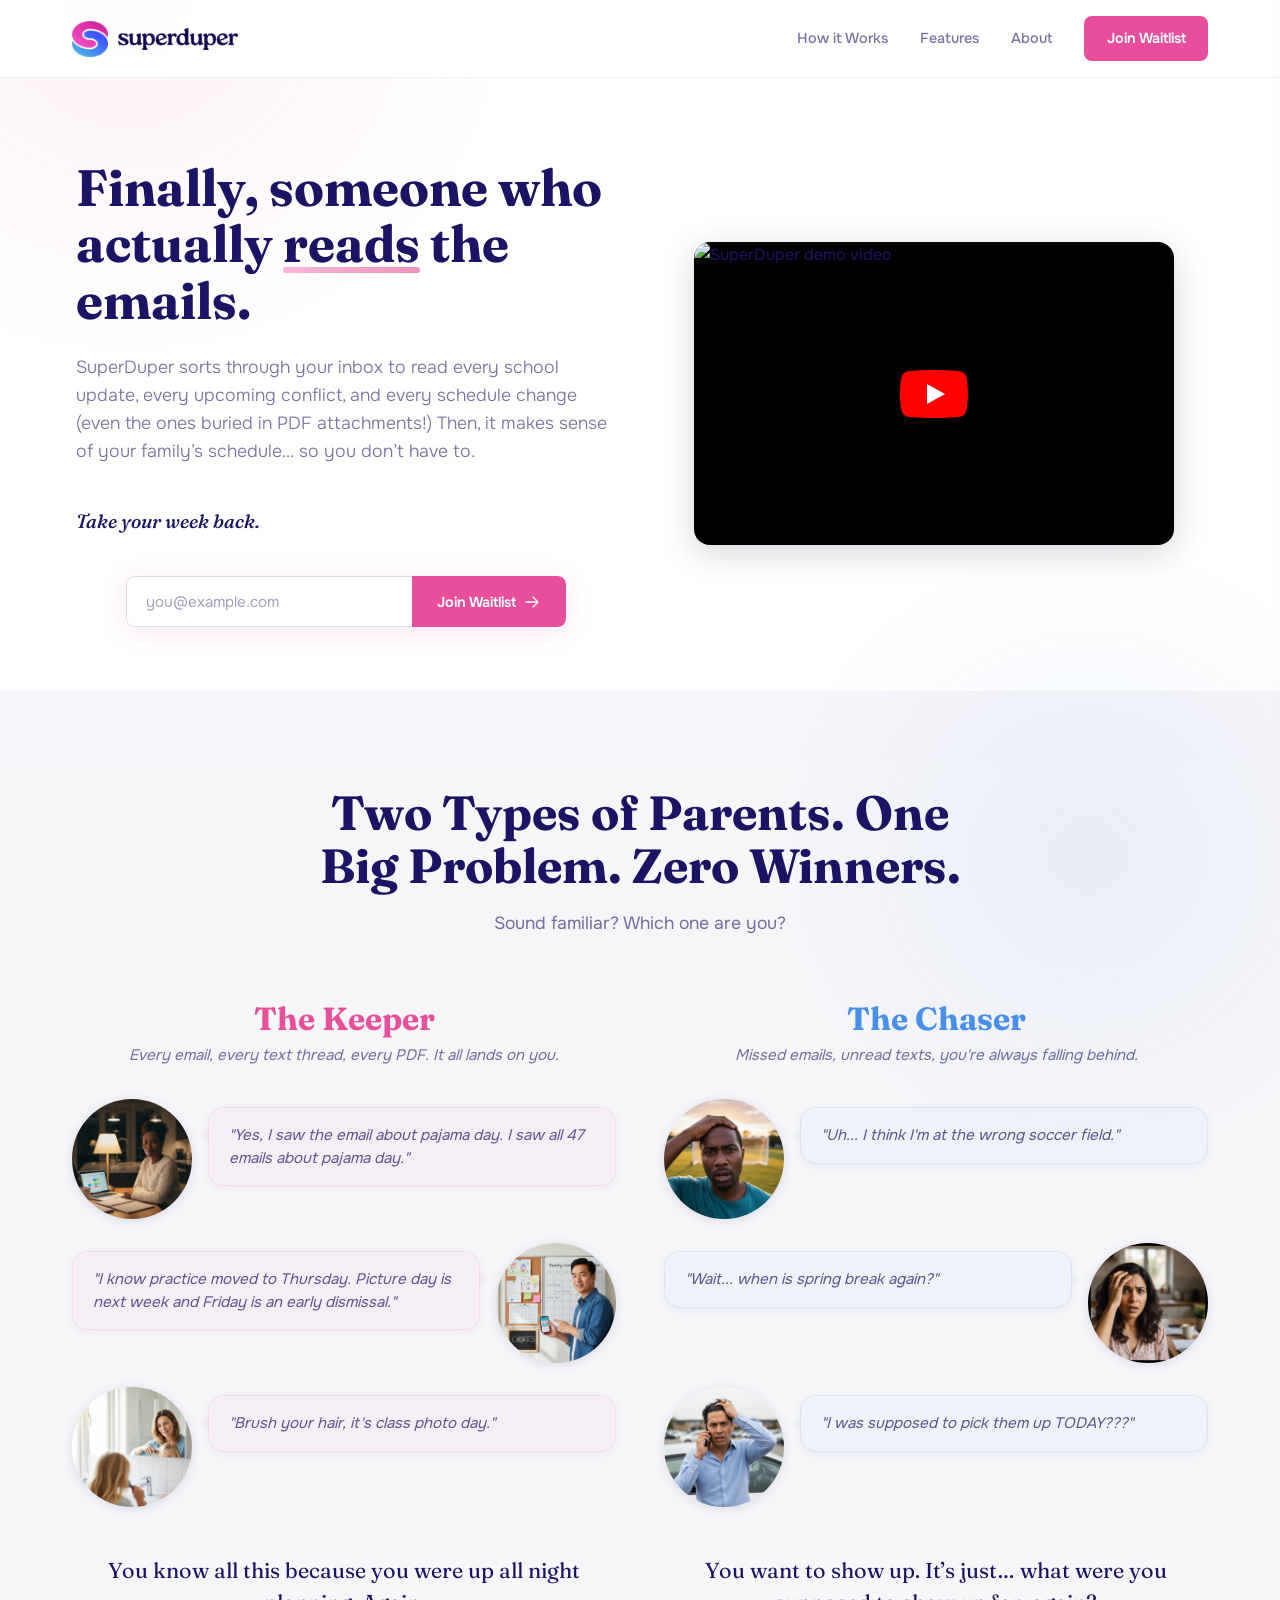
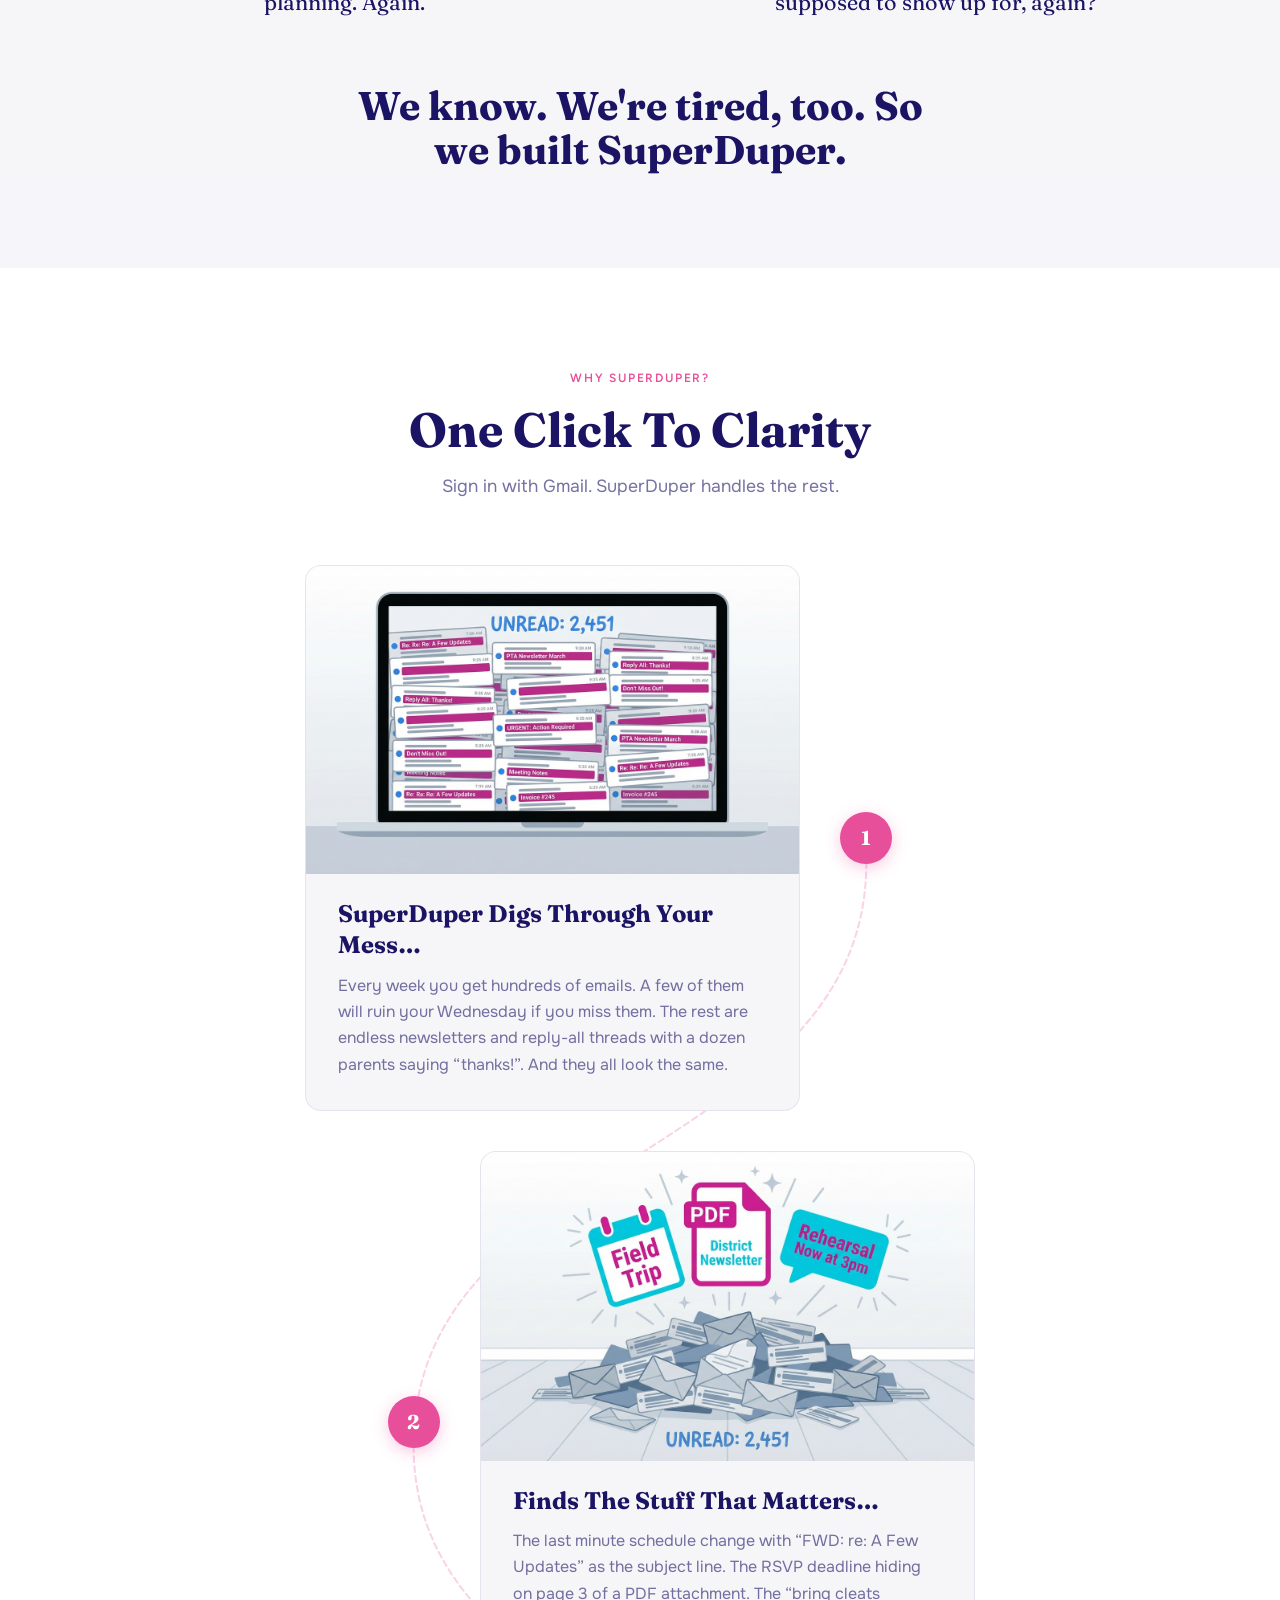
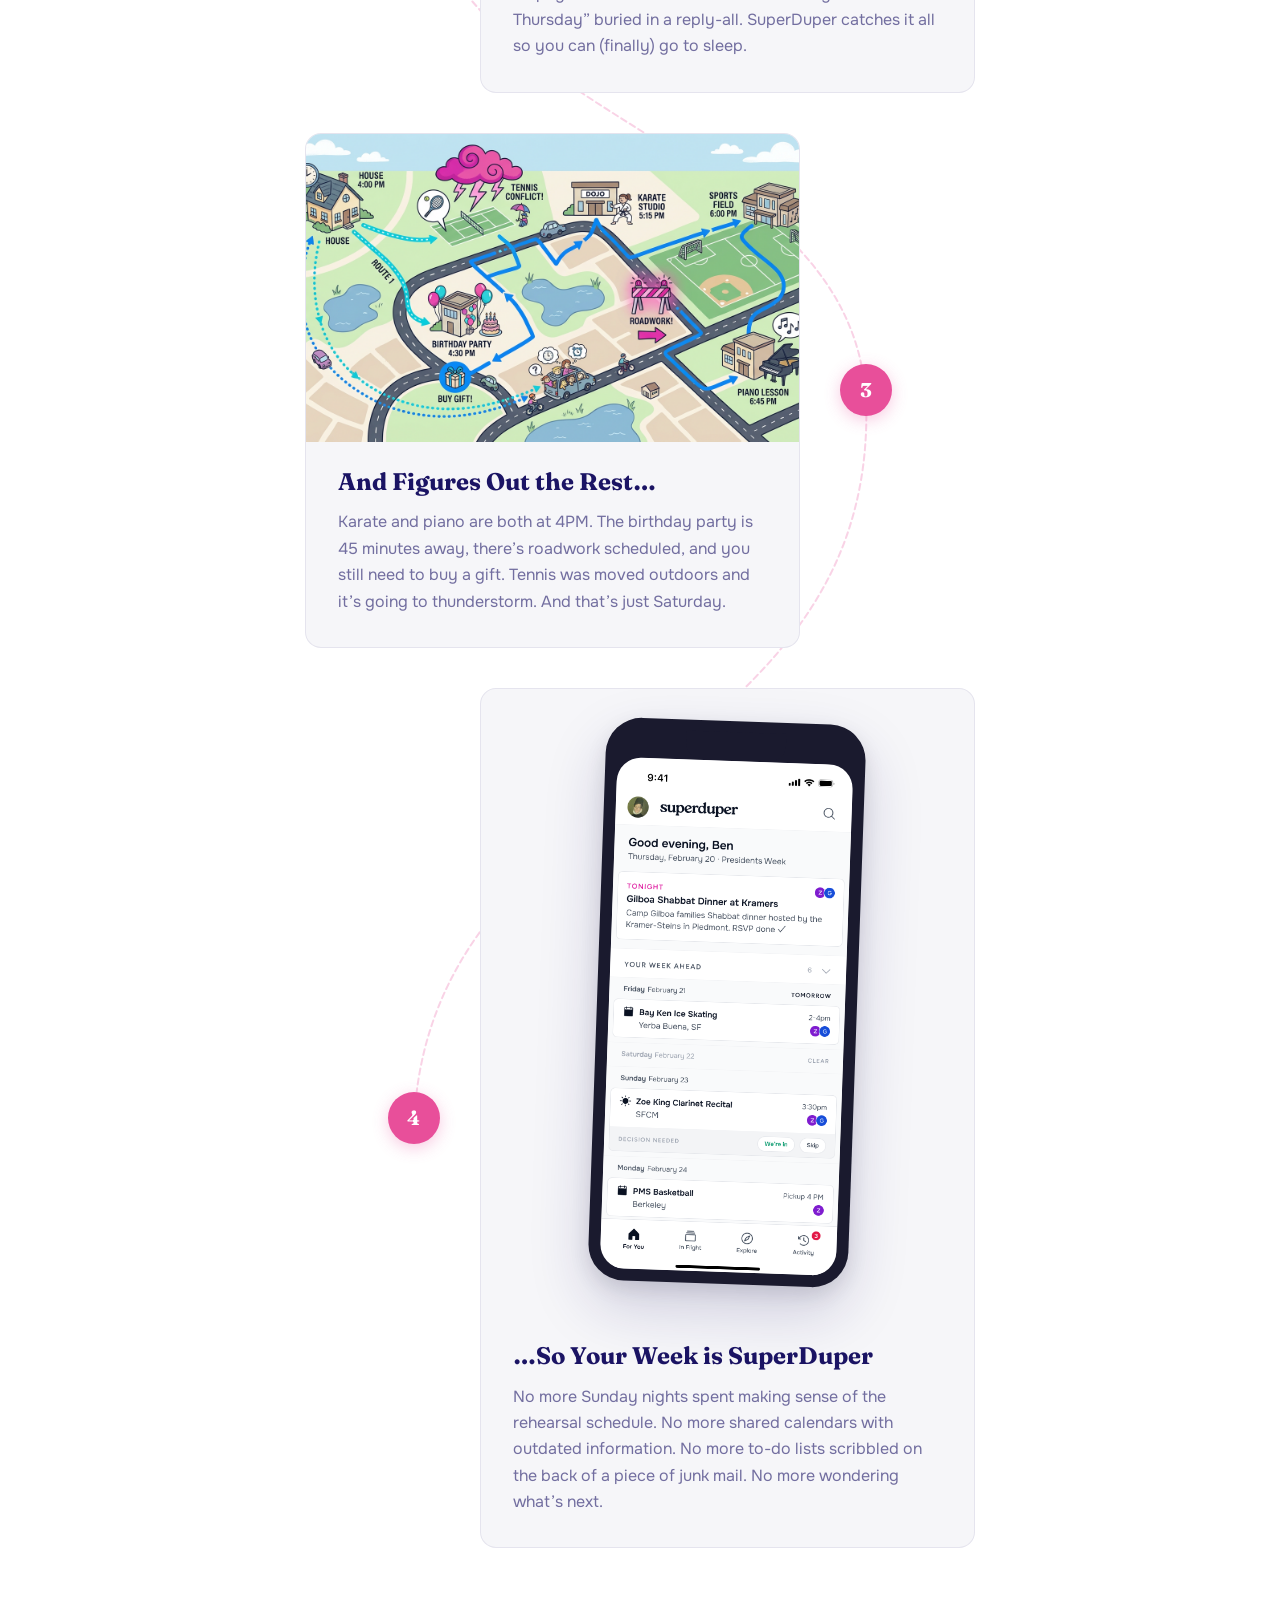
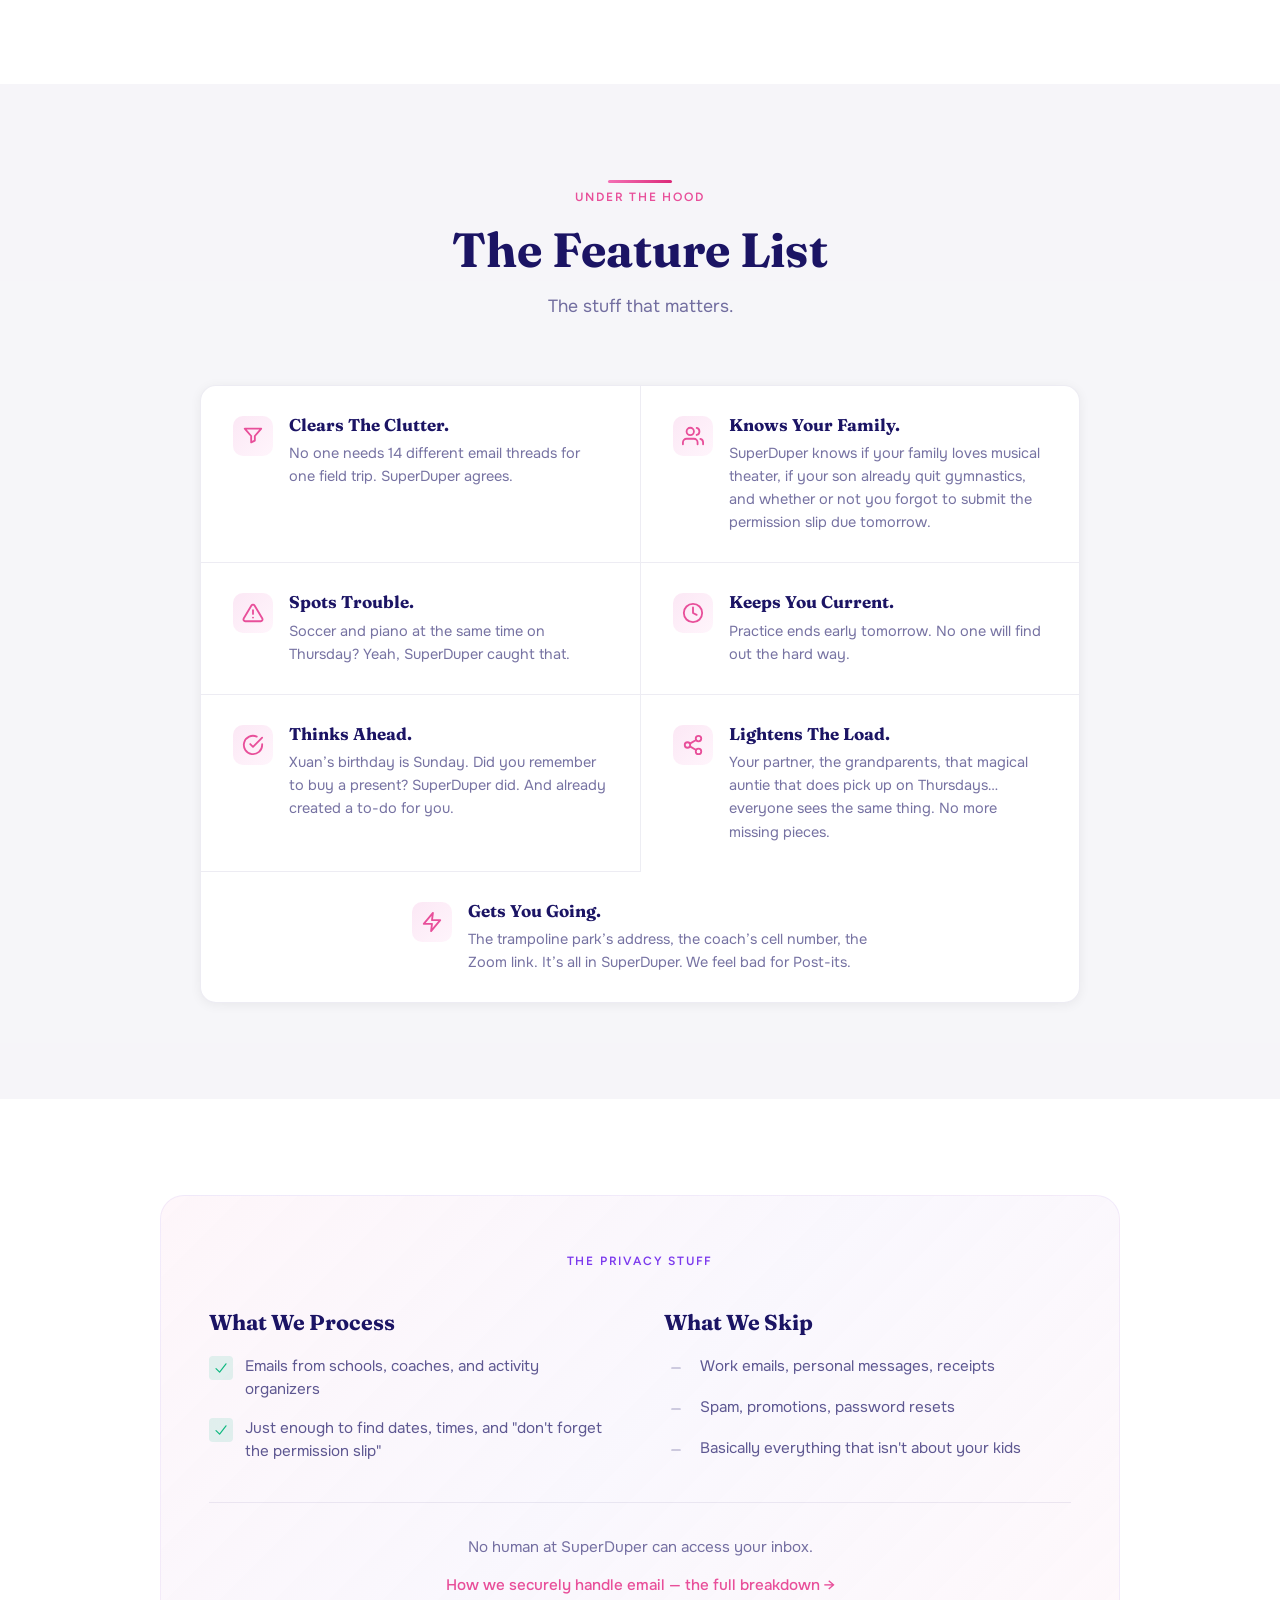
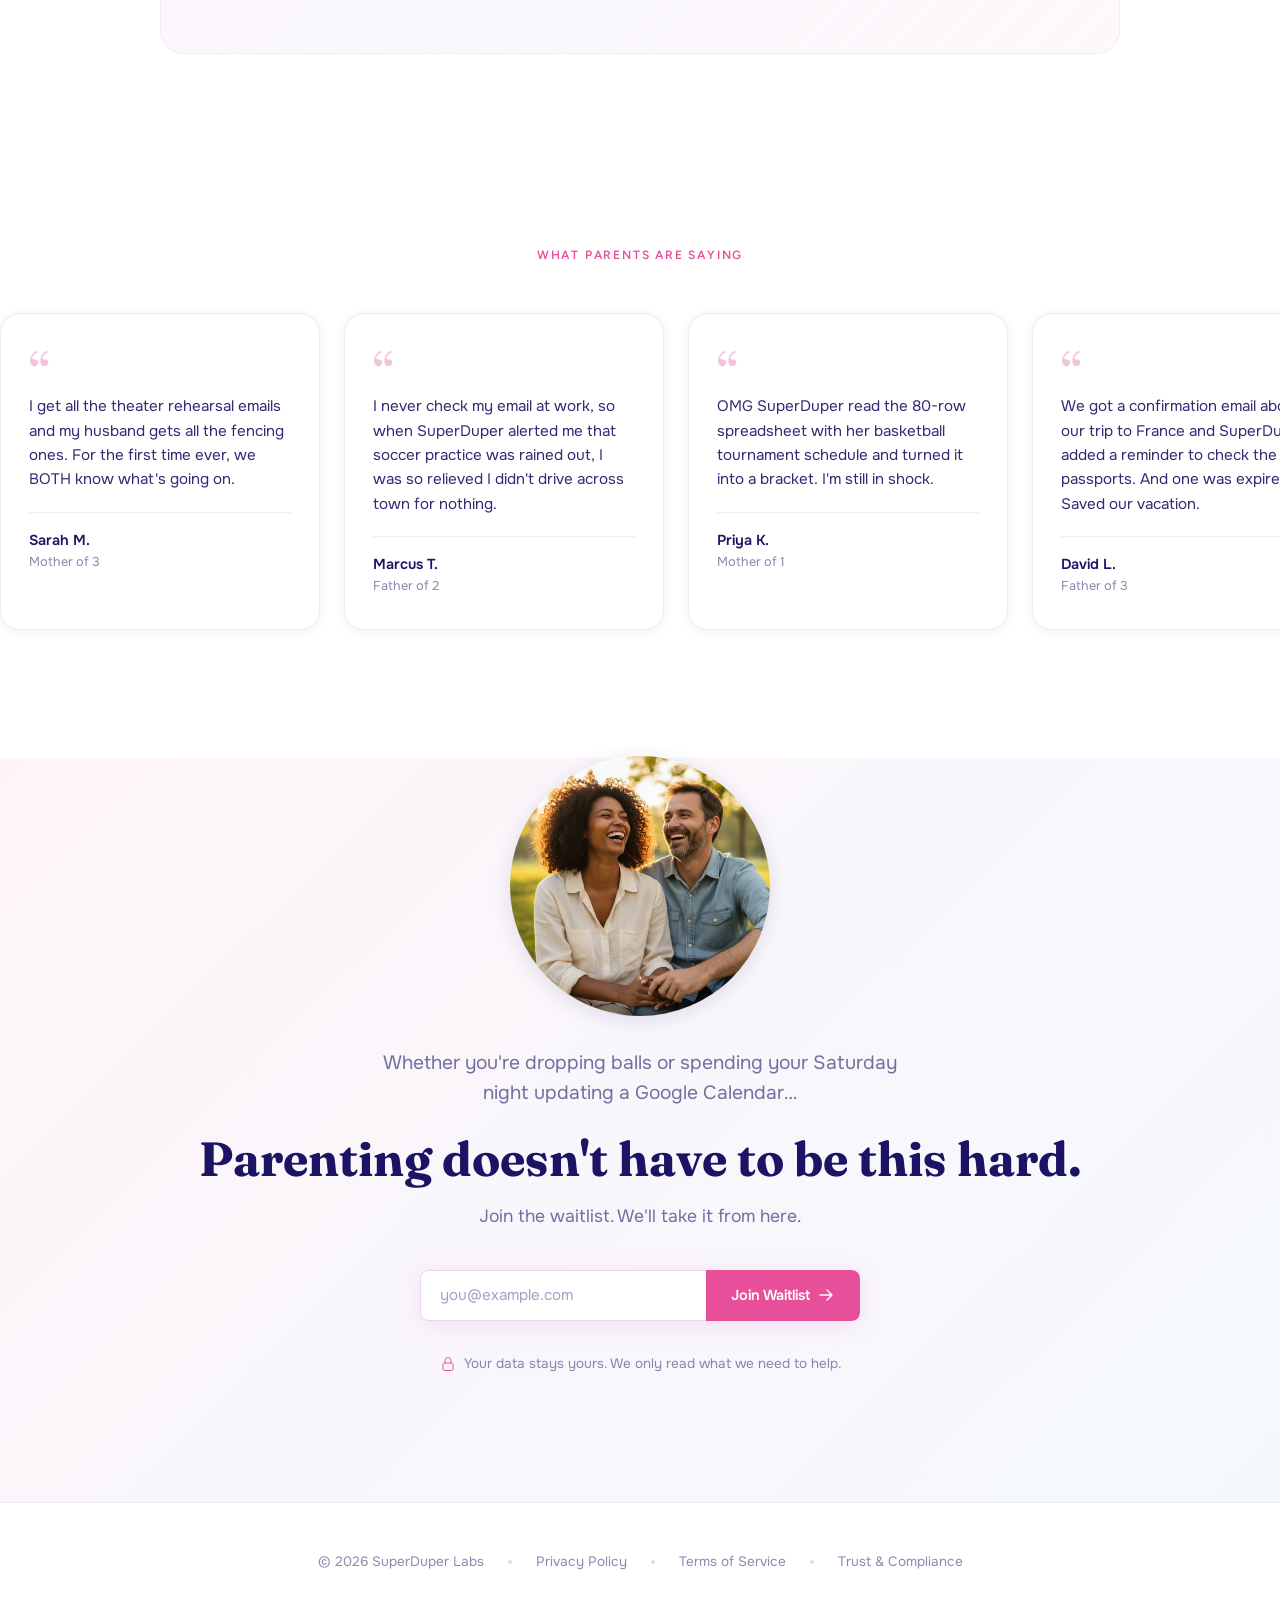
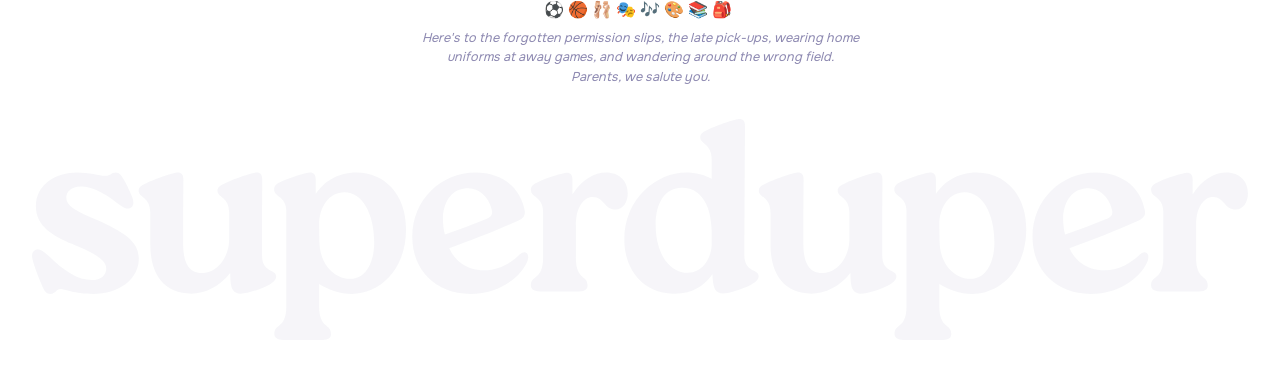
==== commit 7bd2c4c9: "Add testimonials section with horizontal-scrolling parent quotes Four testimonial cards between the " ====
--- a/index.html
+++ b/index.html
@@ -1086,6 +1086,85 @@
       }
 
       /* ============================================
+         Testimonials Section
+         ============================================ */
+      .testimonials-section {
+        background: #ffffff;
+        padding: 6rem 0;
+      }
+
+      .testimonials-label {
+        display: block;
+        text-align: center;
+        font-family: 'Figtree', sans-serif;
+        font-size: 0.75rem;
+        font-weight: 600;
+        letter-spacing: 0.15em;
+        text-transform: uppercase;
+        color: var(--pink);
+        margin-bottom: 2.5rem;
+      }
+
+      .testimonials-track {
+        display: flex;
+        gap: 1.5rem;
+        overflow-x: auto;
+        scroll-snap-type: x mandatory;
+        padding: 0.5rem 0 2rem;
+        padding-left: max(1.5rem, calc((100% - 1120px) / 2));
+        padding-right: 1.5rem;
+        -ms-overflow-style: none;
+        scrollbar-width: none;
+      }
+
+      .testimonials-track::-webkit-scrollbar {
+        display: none;
+      }
+
+      .testimonial-card {
+        flex: 0 0 320px;
+        background: #ffffff;
+        border: 1px solid var(--navy-08);
+        border-radius: 20px;
+        padding: 2rem 1.75rem;
+        box-shadow: 0 2px 12px rgba(27, 20, 100, 0.06);
+        scroll-snap-align: start;
+      }
+
+      .testimonial-card .quote-mark {
+        font-family: 'Fraunces', serif;
+        font-size: 3.5rem;
+        line-height: 1;
+        color: rgba(232, 79, 154, 0.35);
+        margin-bottom: -0.5rem;
+        display: block;
+      }
+
+      .testimonial-card .quote-text {
+        font-family: 'Onest', sans-serif;
+        font-size: 0.95rem;
+        color: var(--navy-90);
+        line-height: 1.6;
+        margin-bottom: 1.25rem;
+      }
+
+      .testimonial-card .attribution {
+        border-top: 1px solid var(--navy-08);
+        padding-top: 1rem;
+      }
+
+      .testimonial-card .attribution .name {
+        font-weight: 600;
+        font-size: 0.9rem;
+        color: var(--navy);
+      }
+
+      .testimonial-card .attribution .role {
+        font-size: 0.8rem;
+        color: var(--navy-50);
+      }
+
+      /* ============================================
          Final CTA Section
          ============================================ */
       .final-cta {
@@ -1338,6 +1417,14 @@
           grid-template-columns: 1fr;
           gap: 2rem;
         }
+
+        .testimonials-section {
+          padding: 4rem 0;
+        }
+
+        .testimonial-card {
+          flex: 0 0 280px;
+        }
       }
 
       @media (max-width: 480px) {
@@ -1381,6 +1468,16 @@
 
         .persona-convo-bubble p {
           font-size: 0.875rem;
+        }
+
+        .testimonial-card {
+          flex: 0 0 260px;
+          padding: 1.5rem 1.25rem;
+        }
+
+        .testimonials-track {
+          padding-left: 1.25rem;
+          padding-right: 1rem;
         }
 
       }
@@ -1836,6 +1933,47 @@
           <div class="privacy-footer">
             <p>No human at SuperDuper can access your inbox.</p>
             <a href="/privacy.html">How we securely handle email &mdash; the full breakdown &rarr;</a>
+          </div>
+        </div>
+      </div>
+    </section>
+
+    <!-- Testimonials Section -->
+    <section class="testimonials-section">
+      <div class="container">
+        <span class="testimonials-label fade-in">What Parents Are Saying</span>
+      </div>
+      <div class="testimonials-track fade-in">
+        <div class="testimonial-card">
+          <span class="quote-mark">&ldquo;</span>
+          <p class="quote-text">I get all the theater rehearsal emails and my husband gets all the fencing ones. For the first time ever, we BOTH know what's going on.</p>
+          <div class="attribution">
+            <div class="name">Sarah M.</div>
+            <div class="role">Mother of 3</div>
+          </div>
+        </div>
+        <div class="testimonial-card">
+          <span class="quote-mark">&ldquo;</span>
+          <p class="quote-text">I never check my email at work, so when SuperDuper alerted me that soccer practice was rained out, I was so relieved I didn't drive across town for nothing.</p>
+          <div class="attribution">
+            <div class="name">Marcus T.</div>
+            <div class="role">Father of 2</div>
+          </div>
+        </div>
+        <div class="testimonial-card">
+          <span class="quote-mark">&ldquo;</span>
+          <p class="quote-text">OMG SuperDuper read the 80-row spreadsheet with her basketball tournament schedule and turned it into a bracket. I'm still in shock.</p>
+          <div class="attribution">
+            <div class="name">Priya K.</div>
+            <div class="role">Mother of 1</div>
+          </div>
+        </div>
+        <div class="testimonial-card">
+          <span class="quote-mark">&ldquo;</span>
+          <p class="quote-text">We got a confirmation email about our trip to France and SuperDuper added a reminder to check the kids' passports. And one was expired! Saved our vacation.</p>
+          <div class="attribution">
+            <div class="name">David L.</div>
+            <div class="role">Father of 3</div>
           </div>
         </div>
       </div>
